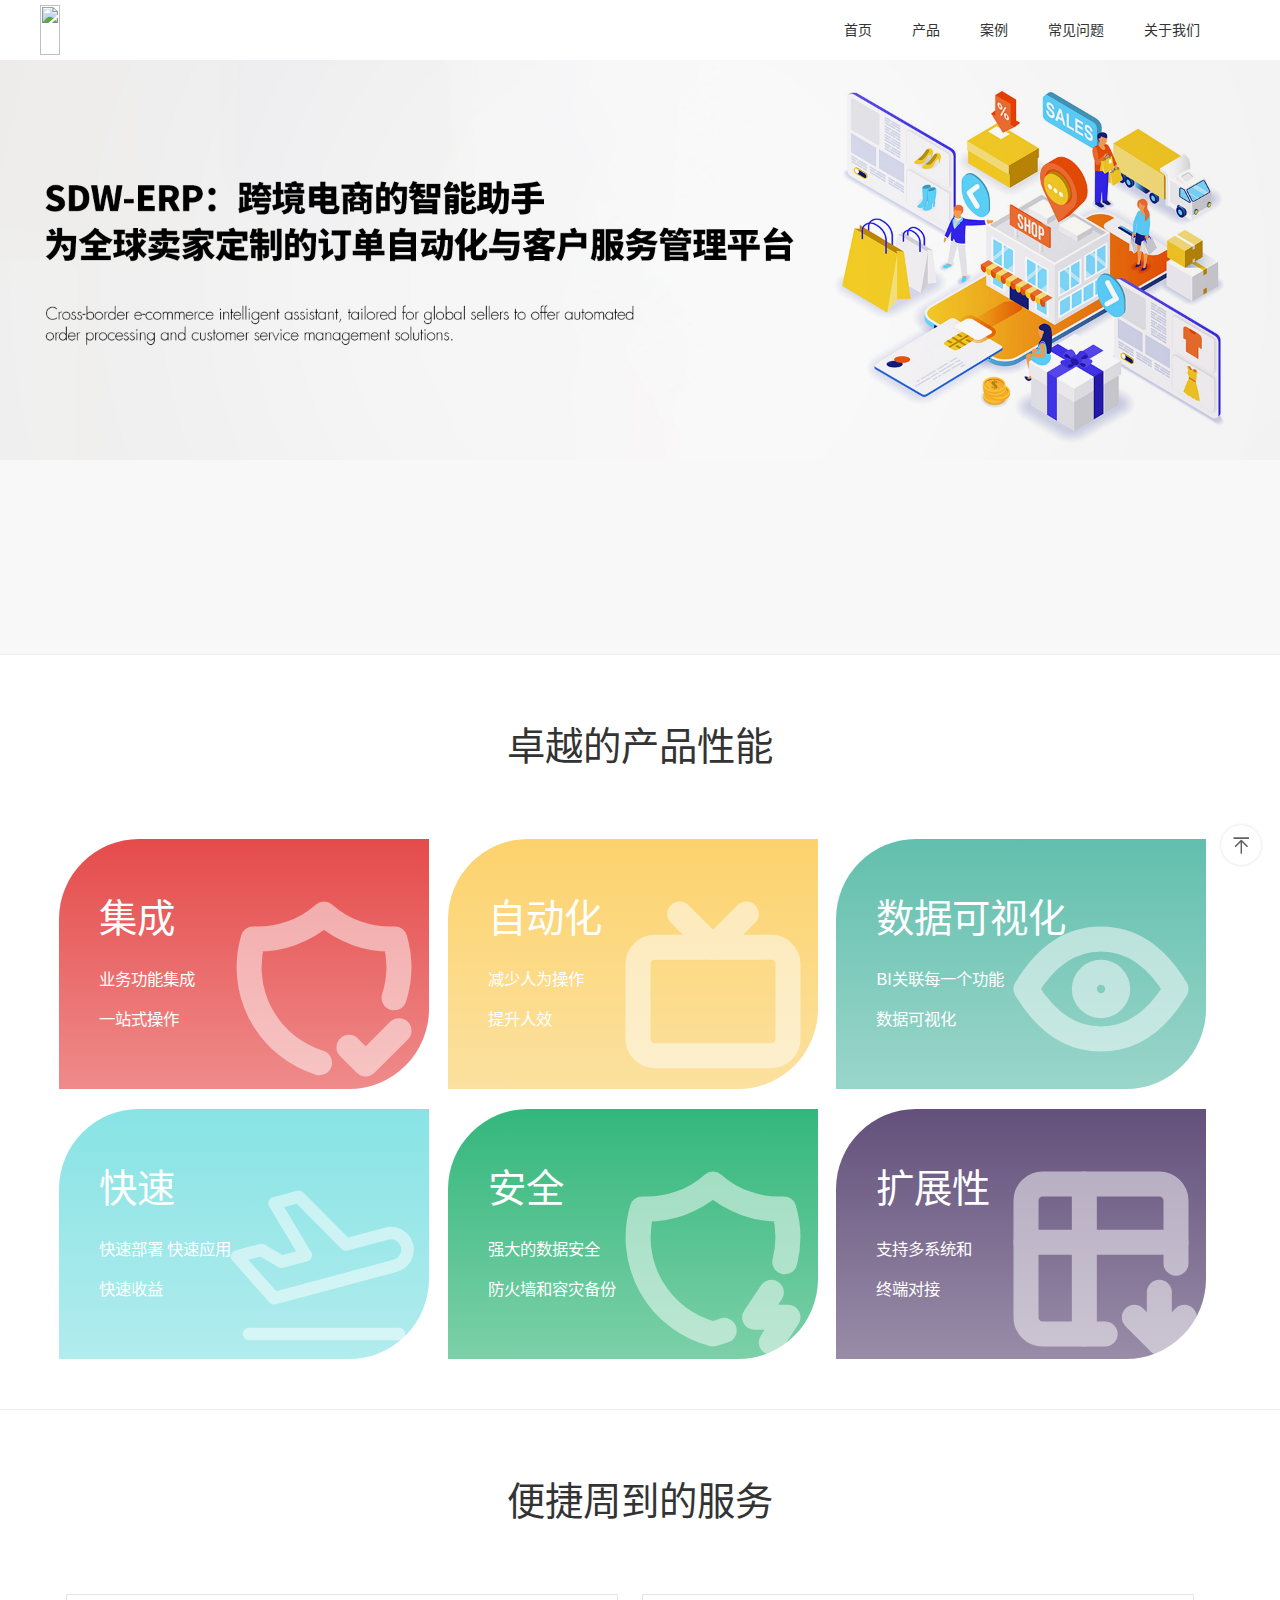
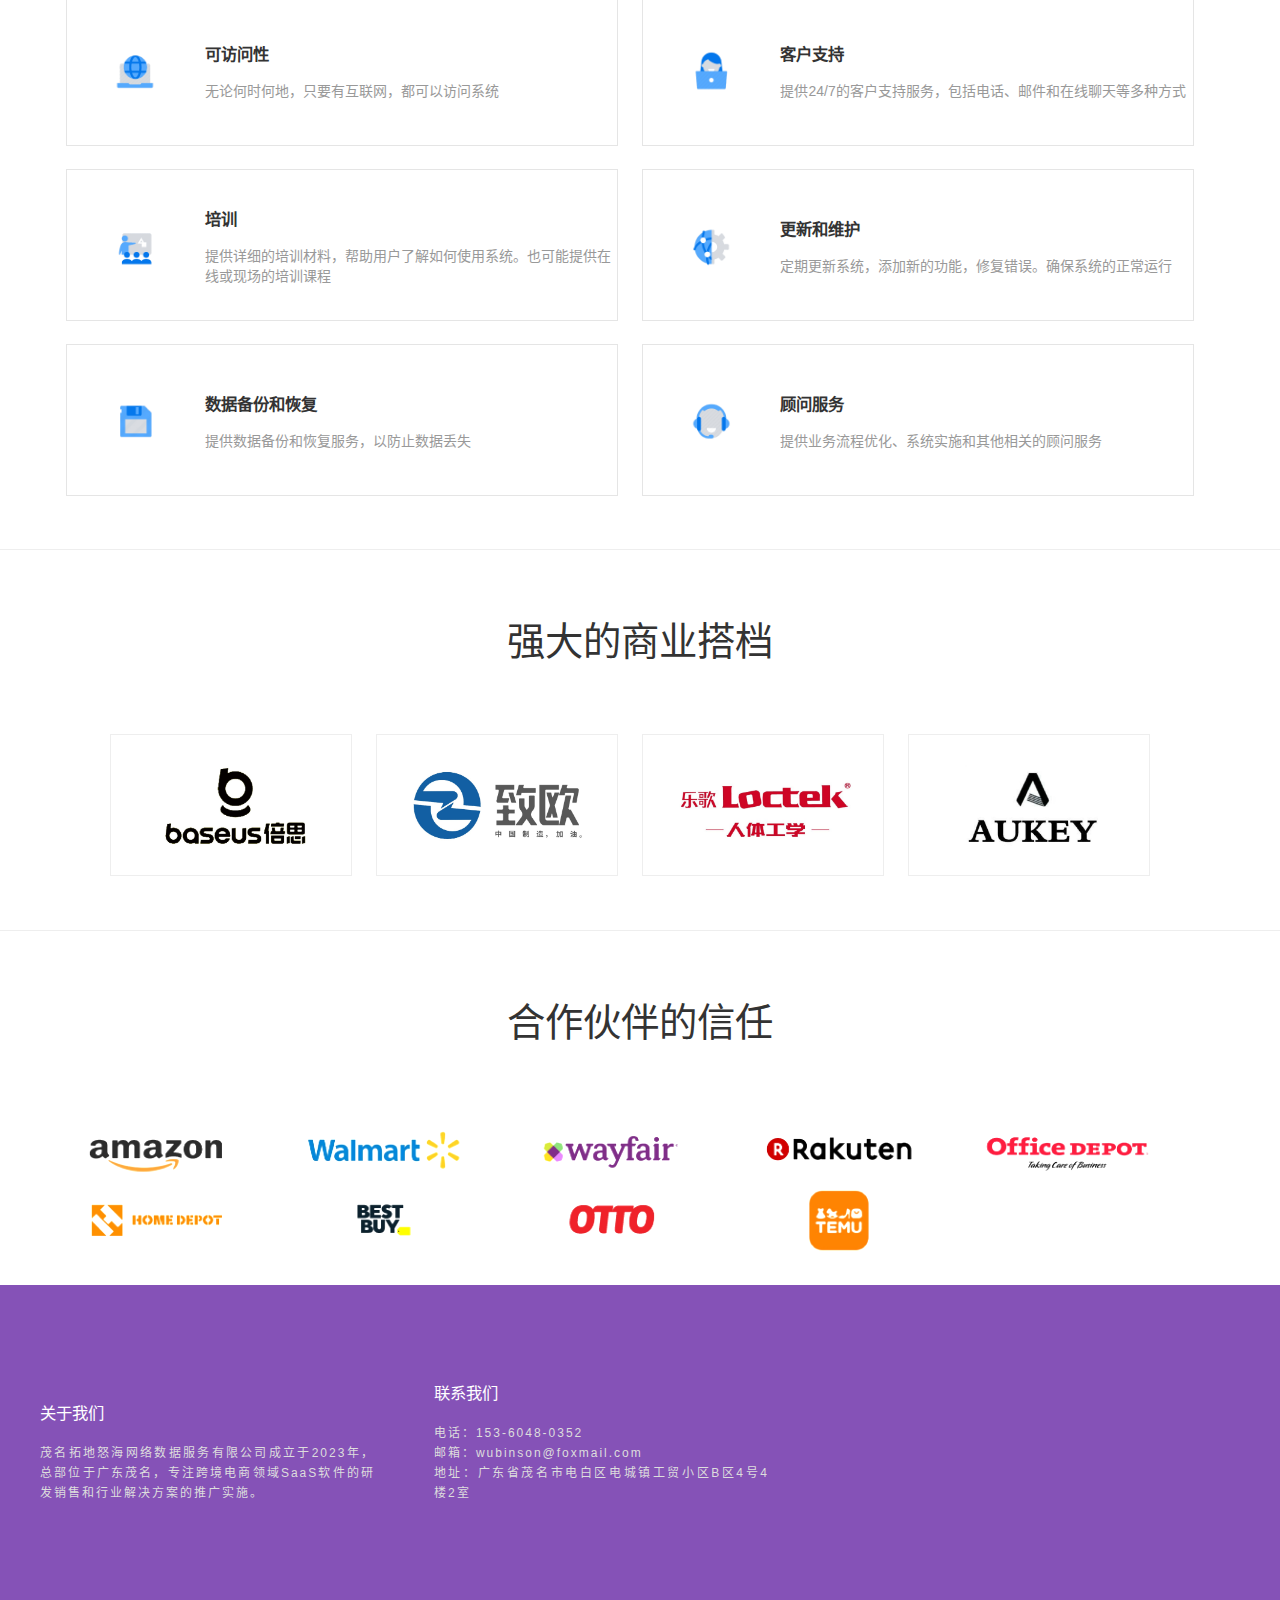
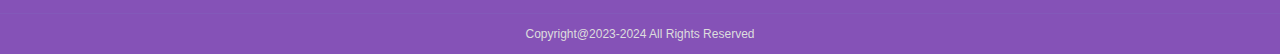
==== index.html @ df5337a2 "Initial commit" ====
<!DOCTYPE html>
<html lang="zh-CN">
	<head>
		<meta http-equiv="Content-Type" content="text/html; charset=UTF-8" />
		<title>SDW ERP：革新跨境电商管理</title>
		<meta      name="keywords"      content="SDW ERP，跨境电商订单管理专家，为跨境卖家定制的订单自动执行和客户服务工单管理解决方案"/>
		<meta      name="description"      content="SDW ERP：为跨境电商量身定制的订单管理系统，专为跨境卖家设计，提供订单自动处理与客服工单管理，重新定义跨境ERP体验。结合BI商业智能，实现快速精准的决策支持，全自动订单履行，极大提升运营效率。"/>
		<meta http-equiv="X-UA-Compatible" content="IE=edge" />
		<meta      name="viewport"      content="width=device-width,initial-scale=1,maximum-scale=1,minimum-scale=1,user-scalable=no,minimal-ui"/>
		<meta content="yes" name="apple-mobile-web-app-capable" />
		<meta      name="apple-mobile-web-app-status-bar-style"      content="black-translucent"/>
		<meta content="black" name="apple-mobile-web-app-status-bar-style" />
		<meta name="full-screen" content="yes" />
		<meta name="x5-fullscreen" content="true" />
		<link rel="stylesheet" href="assets/css/main.css" />
		<link rel="stylesheet" href="assets/css/index.css" />
		<link rel="stylesheet" href="assets/css/layui.css" media="all" />
		<script src="assets/layui.all.html" charset="utf-8"></script>
		<link      id="layuicss-laydate"      rel="stylesheet"      href="assets/css/laydate.css"      media="all"/>
		<link      id="layuicss-layer"      rel="stylesheet"      href="assets/css/layer.css"      media="all"/>
		<link      id="layuicss-skincodecss"      rel="stylesheet"      href="assets/css/code.css"      media="all"/>
		<link      id="swal-pub-style"      rel="stylesheet"      href="assets/css/style.css"      media="all"/>
		<link      id="home-style"      rel="stylesheet"      href="assets/css/home.css"      media="all"/>
		<script src="assets/js/jquery-3.5.1.min.js" charset="utf-8"></script>
		<link      rel="prefetch"      href="qa.html"    />
	</head>
	<body    talentranslate-version="1.4.2"    talentranslate-id="lbcbipoloacjakecofjkohgllhojdhhp"  >
		<header class="header">
			<div class="top_wrap" style="display: none">
				<div class="top">
					<div class="tel-wrap"><img src="assets/images/phone.png" /><a href="tel:400-8888-8888">400-8888-8888</a></div>
					<div class="loginbtn">
						<div class="layui-btn-group"><button  type="button"  class="layui-btn layui-btn-sm layui-btn-none">登录</button><button type="button" class="layui-btn layui-btn-sm layui-btn-danger">注册</button></div>
					</div>
				</div>
			</div>
			<div class="nav_wrap">
				<div class="nav">
					<div class="logo">
						<div class="menu-btn"><button type="button" class="navbar-toggle"><span class="icon-bar icon-bar-1"></span><span class="icon-bar icon-bar-2"></span><span class="icon-bar icon-bar-3"></span></button></div>
						<a href="index.html"><img height="50" style="margin-top: 5px;" src="assets/images/公司logo.png"/></a>
					</div>
					<ul class="layui-nav" id="layui-nav" lay-filter="nav">
						<li class="layui-nav-item"><a href="index.html" class="layui-this" >首页</a></li>
						<li class="layui-nav-item"><a href="product.html" id="product">产品</a></li>
						<li class="layui-nav-item"><a href="case.html" id="case" >案例</a></li>
						<li class="layui-nav-item"><a href="qa.html" id="qa">常见问题</a></li>
						<li class="layui-nav-item"><a href="aboutus.html" id="aboutus" >关于我们</a></li>
						<span class="layui-nav-bar" style="left: 272px; top: 57px; width: 0px; opacity: 0" ></span>
					</ul>
				</div>
			</div>
			<nav class="navbar-nav">
				<ul id="menu-" class="ul-mobile-nav mobile-x-menu">
					<li><a href="index.html">首页</a><a href="product.html" id="product"  class="product-mobile-nav" >产品</a><a href="case.html" id="case" class="case-mobile-nav" >案例</a><a href="qa.html" id="qa" class="qa-mobile-nav" >常见问题</a><a href="aboutus.html" id="aboutus" class="aboutus-mobile-nav" >关于我们</a></li>
				</ul>
			</nav>
		</header>
		<div class="main">
			<div class="slider">
				<div  class="layui-carousel"  id="slider" lay-filter="slider"   lay-anim=""  lay-indicator="inside" lay-arrow="hover"  style="width: 100%; height: 594.059px">
					<div carousel-item="">
						<div class="carousel-item-it layui-this"><img src="assets/images/banner0.jpg" id="img1" /></div>
					</div>
				</div>
			</div>
			<div class="textdes section">
				<div class="d-title">
					<h1>卓越的产品性能</h1>
				</div>
				<div class="d-content-wrap">
					<div class="d-content mgt68">
						<div class="d-content-item item1-1-1 red-linear">
							<h1>集成</h1>
							<h3>业务功能集成</h3>
							<h3>一站式操作</h3>
							<img class="tabler-icon" src="assets/images/svg/stack-3.svg" />
						</div>
						<div class="d-content-item item1-1-1 yellow-linear ">
							<h1>自动化</h1>
							<h3>减少人为操作</h3>
							<h3>提升人效</h3>
							<img class="tabler-icon" src="assets/images/svg/device-tv.svg" />
						</div>
						<div class="d-content-item item1-1-1 greenBlue-linear">
							<h1>数据可视化</h1>
							<h3>BI关联每一个功能</h3>
							<h3>数据可视化</h3>
							<img class="tabler-icon" src="assets/images/svg/eye.svg" />
						</div>
						<div class="d-content-item item1-1-1 blue-linear">
							<h1>快速</h1>
							<h3>快速部署 快速应用</h3>
							<h3>快速收益</h3>
							<img class="tabler-icon" src="assets/images/svg/plane.svg" />
						</div>
						<div class="d-content-item item1-1-1 green-linear">
							<h1>安全</h1>
							<h3>强大的数据安全</h3>
							<h3>防火墙和容灾备份</h3>
							<img class="tabler-icon" src="assets/images/svg/shield-check.svg" />
						</div>
						<div class="d-content-item item1-1-1 brown-linear">
							<h1>扩展性</h1>
							<h3>支持多系统和</h3>
							<h3>终端对接</h3>
							<img class="tabler-icon" src="assets/images/svg/table-down.svg" />
						</div>
					</div>
				</div>
			</div>
			<div class="service section">
				<div class="d-title">
					<h1>便捷周到的服务</h1>
				</div>
				<div class="d-content-wrap">
					<div class="d-content mgt68">
						<div class="d-content-item2 service-card">
							<div class="d-content-item2-left"><img src="assets/images/server-1.png" alt="" /></div>
							<div class="d-content-item2-right">
								<div class="d-content-item2-right-textwrap">
									<h3>可访问性</h3>
									<h6>无论何时何地，只要有互联网，都可以访问系统</h6>
								</div>
							</div>
						</div>
						<div class="d-content-item2 service-card">
							<div class="d-content-item2-left"><img src="assets/images/server-2.png" alt="" /></div>
							<div class="d-content-item2-right">
								<div class="d-content-item2-right-textwrap">
									<h3>客户支持</h3>
									<h6>提供24/7的客户支持服务，包括电话、邮件和在线聊天等多种方式</h6>
								</div>
							</div>
						</div>
						<div class="d-content-item2 service-card">
							<div class="d-content-item2-left"><img src="assets/images/server-3.png" alt="" /></div>
							<div class="d-content-item2-right">
								<div class="d-content-item2-right-textwrap">
									<h3>培训</h3>
									<h6>提供详细的培训材料，帮助用户了解如何使用系统。也可能提供在线或现场的培训课程</h6>
								</div>
							</div>
						</div>
						<div class="d-content-item2 service-card">
							<div class="d-content-item2-left"><img src="assets/images/server-4.png" alt="" /></div>
							<div class="d-content-item2-right">
								<div class="d-content-item2-right-textwrap">
									<h3>更新和维护</h3>
									<h6>定期更新系统，添加新的功能，修复错误。确保系统的正常运行</h6>
								</div>
							</div>
						</div>
						<div class="d-content-item2 service-card">
							<div class="d-content-item2-left"><img src="assets/images/server-5.png" alt="" /></div>
							<div class="d-content-item2-right">
								<div class="d-content-item2-right-textwrap">
									<h3>数据备份和恢复</h3>
									<h6>提供数据备份和恢复服务，以防止数据丢失</h6>
								</div>
							</div>
						</div>
						<div class="d-content-item2 service-card">
							<div class="d-content-item2-left"><img src="assets/images/server-6.png" alt="" /></div>
							<div class="d-content-item2-right">
								<div class="d-content-item2-right-textwrap">
									<h3>顾问服务</h3>
									<h6>提供业务流程优化、系统实施和其他相关的顾问服务</h6>
								</div>
							</div>
						</div>
					</div>
				</div>
			</div>
			<div class="select section">
				<div class="d-title">
					<h1>强大的商业搭档</h1>
				</div>
				<div class="d-content-wrap">
					<div class="d-content mgt68 block_s">
						<div class="d-content-item3" style="width: 240px;margin-bottom: 24px;"><img width="240" height="140" src="assets/images/partner-1.jpg" /></div>
						<div class="d-content-item3" style="width: 240px;margin-bottom: 24px;"><img width="240" height="140" src="assets/images/partner-2.jpg" /></div>
						<div class="d-content-item3" style="width: 240px;margin-bottom: 24px;"><img width="240" height="140" src="assets/images/partner-3.jpg" /></div>
						<div class="d-content-item3" style="width: 240px;margin-bottom: 24px;"><img width="240" height="140" src="assets/images/partner-4.jpg" /></div>
					</div>
				</div>
			</div>
			<div class="friends section">
				<div class="d-title">
					<h1>合作伙伴的信任</h1>
				</div>
				<div class="d-content-wrap">
					<div class="d-content mgt68" style="text-align: left">
						<div class="d-content-item4"><a href="javasrcipt:void(0)" class="coustom_logo"                ><img height="70" width="224" src="assets/images/trust-1.jpg" alt=""              /></a></div>
						<div class="d-content-item4"><a href="javasrcipt:void(0)" class="coustom_logo"                ><img height="70" width="224" src="assets/images/trust-2.jpg" alt=""              /></a></div>
						<div class="d-content-item4"><a href="javasrcipt:void(0)" class="coustom_logo"                ><img height="70" width="224" src="assets/images/trust-3.jpg" alt=""              /></a></div>
						<div class="d-content-item4"><a href="javasrcipt:void(0)" class="coustom_logo"                ><img height="70" width="224" src="assets/images/trust-4.jpg" alt=""              /></a></div>
						<div class="d-content-item4"><a href="javasrcipt:void(0)" class="coustom_logo"                ><img height="70" width="224" src="assets/images/trust-5.jpg" alt=""              /></a></div>
						<div class="d-content-item4"><a href="javasrcipt:void(0)" class="coustom_logo"                ><img height="70" width="224" src="assets/images/trust-6.jpg" alt=""              /></a></div>
						<div class="d-content-item4"><a href="javasrcipt:void(0)" class="coustom_logo"                ><img height="70" width="224" src="assets/images/trust-7.jpg" alt=""              /></a></div>
						<div class="d-content-item4"><a href="javasrcipt:void(0)" class="coustom_logo"                ><img height="70" width="224" src="assets/images/trust-8.jpg" alt=""              /></a></div>
						<div class="d-content-item4"><a href="javasrcipt:void(0)" class="coustom_logo"                ><img height="70" width="224" src="assets/images/trust-9.jpg" alt=""              /></a></div>
					</div>
				</div>
			</div>
		</div>
		<footer>
			<div class="foot-header">
				<div class="foot-header-content">
					<div class="aboutus">
						<div class="content-wrap">
							<h3>关于我们</h3>
							<p>茂名拓地怒海网络数据服务有限公司成立于2023年，总部位于广东茂名，专注跨境电商领域SaaS软件的研发销售和行业解决方案的推广实施。</p>
						</div>
					</div>
					<div class="controus">
						<div class="content-wrap">
							<h3>联系我们</h3>
							<p>电话：<a href="tel:15084998727">153-6048-0352</a></p>
							<p>邮箱：wubinson@foxmail.com</p>
							<p>地址：广东省茂名市电白区电城镇工贸小区B区4号4楼2室</p>
						</div>
					</div>
					<p>&nbsp;</p>
					<p>&nbsp;</p>
				</div>
			</div>
			<div class="copy-right">Copyright@2023-2024 All Rights Reserved<a href="http://beian.miit.gov.cn/" target="_blank"></a></div>
		</footer>
		<div id="shadow"></div>
		<div id="shadow1"></div>
		<div id="go-top" class="go-top go-top-active" style="display: block"></div>
		<script data-cfasync="false" src="cdn-cgi/scripts/5c5dd728/cloudflare-static/email-decode.min.js"></script><script src="assets/js/layui.all.js" charset="utf-8"></script><script src="assets/js/jquery-3.5.1.min.js" charset="utf-8"></script><script src="assets/js/global.html" charset="utf-8"></script><script      type="text/jacascript"      src="assets/jquery-3.5.1.min.html"    ></script><script>      layui.use(["element", "carousel", "jquery"], function () {        layui.element;        var e = layui.jquery;        layui.laypage, layui.layer;        if (          (e("header.header").on("click", ".navbar-toggle", function (a) {            e("body").toggleClass("menu-on"),              0 == e(".navbar-on-shadow").length &&                e("#shadow").append('<div class="navbar-on-shadow"></div>');          }),          e("#shadow").on("click", ".navbar-on-shadow", function () {            e(".navbar-toggle").trigger("click");          }),          -1 != location.href.indexOf(".html"))        ) {          var a = location.href.split(".html"),            i = a[0].substring(a[0].lastIndexOf("index.html") + 1, a[0].length);          e("#layui-nav").find(".layui-nav-item a").removeClass("layui-this"),            e("#" + i).addClass("layui-this"),            e("." + i + "-mobile-nav")              .parent()              .find("a")              .removeClass("current-this"),            e("." + i + "-mobile-nav").addClass("current-this");        }        var n,          t = layui.carousel,          o = e(".slider").width(),          r = parseFloat(1920 / o).toFixed(2);        (n = 600 / r),          e(window).width()< 640 &&            ((n = 422 / (r = parseFloat(750 / o).toFixed(2))),            e("#img1").attr("src", "assets/images/banner1.jpg"),            e("#img2").attr("src", "assets/images/banner2.jpg"),            e("#img3").attr("src", "assets/images/banner3.jpg"),            e("#img4").attr(              "src",              "assets/images/banner4.jpg"            ));        var s = t.render({          elem: "#slider",          height: n + "px",          width: "100%",          indicator: "inside",          arrow: "hover",        });        t.on("change(slider)", function (a) {}),          e("#slider").on("touchstart", function (a) {            var n = a.originalEvent.targetTouches[0].pageX;            e(this).on("touchmove", function (a) {              a.preventDefault();            }),              e(this).on("touchend", function (a) {                var i = a.originalEvent.changedTouches[0].pageX;                a.stopPropagation(),                  30< i - n ? s.slide("sub") : 30< n - i && s.slide("add"),                  e(this).off("touchmove touchend");              });          }),          e(".qr-logo").click(function (a) {            var i,              n = e(this),              t = e(this).parent();            -1 != n.attr("src").indexOf("1")              ? ((i = n.attr("src").replace("1.html", "")),                n.attr("src", i + ".png"),                e(t).find(".qr-b").hide())              : ((i = n.attr("src").replace(".png", "")),                n.attr("src", i + "1.png"),                0 == e(".navbar-on-shadow1").length &&                  e("#shadow1").append('<div class="navbar-on-shadow1"></div>'),                e(".navbar-on-shadow1").show(),                e(t).find(".qr-b").show());          }),          e("#shadow1").on("click", ".navbar-on-shadow1", function () {            e(".navbar-on-shadow1").hide(), e(".qr-b").hide();            var a = e(e(".qr-code-items-small").find(".qr-logo")[0]),              i = e(e(".qr-code-items-small").find(".qr-logo")[1]),              n = e(e(".qr-code-items-small").find(".qr-logo")[2]);            a.attr("src", "static/images/index/weixin-s.html"),              i.attr("src", "static/images/index/weibo-s.html"),              n.attr("src", "static/images/index/douyin-s.html");          }),        e(window).scroll(function () {          300< e(window).scrollTop()            ? e("#go-top").fadeIn(800)            : e("#go-top").fadeOut(800);        }),          e("#go-top").click(function () {            return e("body,html").animate({ scrollTop: 0 }, 1e3), !1;          });      });</script><script>(function(){function c(){var b=a.contentDocument||a.contentWindow.document;if(b){var d=b.createElement('script');d.innerHTML="window.__CF$cv$params={r:'8ba9ab41bfadfaf8',t:'MTcyNDkwNDM5MS4wMDAwMDA='};var a=document.createElement('script');a.nonce='';a.src='cdn-cgi/challenge-platform/h/b/scripts/jsd/6790c32b9fc9/maind41d.js';document.getElementsByTagName('head')[0].appendChild(a);";b.getElementsByTagName('head')[0].appendChild(d)}}if(document.body){var a=document.createElement('iframe');a.height=1;a.width=1;a.style.position='absolute';a.style.top=0;a.style.left=0;a.style.border='none';a.style.visibility='hidden';document.body.appendChild(a);if('loading'!==document.readyState)c();else if(window.addEventListener)document.addEventListener('DOMContentLoaded',c);else{var e=document.onreadystatechange||function(){};document.onreadystatechange=function(b){e(b);'loading'!==document.readyState&&(document.onreadystatechange=e,c())}}}})();</script>
	</body>
</html>
---- assets/css/main.css ----
/*! normalize.css v8.0.1 | MIT License | github.com/necolas/normalize.css */html{line-height:1.15;-webkit-text-size-adjust:100%}body{margin:0}main{display:block}h1{font-size:2em;margin:.67em 0}hr{-webkit-box-sizing:content-box;box-sizing:content-box;height:0;overflow:visible}pre{font-family:monospace,monospace;font-size:1em}a{background-color:transparent}abbr[title]{border-bottom:none;text-decoration:underline;-webkit-text-decoration:underline dotted;text-decoration:underline dotted}b,strong{font-weight:bolder}code,kbd,samp{font-family:monospace,monospace;font-size:1em}small{font-size:80%}sub,sup{font-size:75%;line-height:0;position:relative;vertical-align:baseline}sub{bottom:-.25em}sup{top:-.5em}img{border-style:none}button,input,optgroup,select,textarea{font-family:inherit;font-size:100%;line-height:1.15;margin:0}button,input{overflow:visible}button,select{text-transform:none}[type=button],[type=reset],[type=submit],button{-webkit-appearance:button}[type=button]::-moz-focus-inner,[type=reset]::-moz-focus-inner,[type=submit]::-moz-focus-inner,button::-moz-focus-inner{border-style:none;padding:0}[type=button]:-moz-focusring,[type=reset]:-moz-focusring,[type=submit]:-moz-focusring,button:-moz-focusring{outline:1px dotted ButtonText}fieldset{padding:.35em .75em .625em}legend{-webkit-box-sizing:border-box;box-sizing:border-box;color:inherit;display:table;max-width:100%;padding:0;white-space:normal}progress{vertical-align:baseline}textarea{overflow:auto}[type=checkbox],[type=radio]{-webkit-box-sizing:border-box;box-sizing:border-box;padding:0}[type=number]::-webkit-inner-spin-button,[type=number]::-webkit-outer-spin-button{height:auto}[type=search]{-webkit-appearance:textfield;outline-offset:-2px}[type=search]::-webkit-search-decoration{-webkit-appearance:none}::-webkit-file-upload-button{-webkit-appearance:button;font:inherit}details{display:block}summary{display:list-item}template{display:none}[hidden]{display:none}
---- assets/css/index.css ----
@charset "UTF-8";html{font-size:16px}body{font-size:14px;font-size:22.4px;font-size:1.4rem}h1{font-size:24px;font-size:38.4px;font-size:2.4rem}.w1200{width:1200px;width:75rem}.mbx-wrap{margin:0 auto;width:100%}.textcut{white-space:nowrap;overflow:hidden;-o-text-overflow:ellipsis;text-overflow:ellipsis}.nav .layui-nav-bar{height:3px}.nav .layui-nav .layui-this:after{height:3px}.nobold{font-weight:100}.qr-b{display:none;position:absolute;left:-86px;left:-5.375rem;bottom:30px;bottom:1.875rem;z-index:10000000}header .main,header .nav_wrap,header .top_wrap{display:-webkit-box;display:-ms-flexbox;display:flex;-webkit-box-pack:center;-ms-flex-pack:center;justify-content:center;margin:0 auto;width:100%}header .top_wrap{background-color:#ededed;height:40px;height:2.5rem}header .top_wrap .tel-wrap{padding:12px;padding:.75rem;float:left}header .top_wrap .tel-wrap img{vertical-align:text-top;padding-right:5px;padding-right:.3125rem}header .top_wrap .loginbtn{float:right;padding:5px;padding:.3125rem}header .nav,header .top{width:1200px;width:75rem}header .nav_wrap{text-align:right}header .nav_wrap .logo{float:left}header .nav_wrap .logo img{width:100%}header .nav_wrap .layui-nav{background-color:#fff;float:right}header .nav_wrap .layui-nav .layui-nav-item a{color:#333;padding:inherit}header .nav_wrap .layui-nav .layui-nav-item{line-height:60px;line-height:3.75rem;margin:0 20px}.layui-btn-sm{padding:0 18px!important}.layui-btn-none{background-color:inherit!important;color:#333!important}.main{width:100%;text-align:center;background:#fff}.main #slider{height:476px;height:29.75rem}.main #slider .carousel-item-it{position:relative}.main #slider .item-text{position:absolute;top:50%;left:18.5%}.main #slider .layui-carousel-ind ul{background-color:transparent;background-color:initial}.main #slider .layui-carousel-ind ul li{width:40px;width:2.5rem;height:5px;height:.3125rem;border-radius:0;border-radius:initial}.main img{width:100%}.main .d-title{display:inline-block}.main .d-title h1{color:#333;padding-bottom:15px;padding-bottom:.9375rem;margin-bottom:15px;margin-bottom:.9375rem;display:inline;background:url(../images/index/xian.html) no-repeat center bottom}.main .d-content .d-content-item4{width:224px;width:14rem;height:70px;height:4.375rem;display:inline-block}.main .d-content .d-content-item4 img{width:auto}.main .d-content .d-content-item3-btnwrap{height:80px;height:5rem;line-height:80px;line-height:5rem}.main .d-content .d-content-item3{width:360px;width:22.5rem;border:1px solid #eee;display:inline-block;margin-right:20px;margin-right:1.25rem}.main .d-content .d-content-item3 span{height:60px;height:3.75rem;line-height:60px;line-height:3.75rem;display:inline-block}.main .d-content .d-content-item2{width:550px;width:34.375rem;height:150px;height:9.375rem;background-color:#fff;display:inline-block;margin-right:20px;margin-right:1.25rem;margin-bottom:20px;margin-bottom:1.25rem;border:1px solid #e5e5e5}.main .d-content .d-content-item2 .d-content-item2-left,.main .d-content .d-content-item2 .d-content-item2-right{height:150px;height:9.375rem}.main .d-content .d-content-item2 .d-content-item2-left{float:left;width:25%;line-height:150px;line-height:9.375rem;text-align:center}.main .d-content .d-content-item2 .d-content-item2-right-textwrap{display:table-cell;vertical-align:middle}.main .d-content .d-content-item2 .d-content-item2-right{float:right;width:75%;text-align:left;display:table}.main .d-content .d-content-item2 .d-content-item2-right h3{color:#333;font-weight:700;margin-bottom:15px;margin-bottom:.9375rem}.main .d-content .d-content-item2 .d-content-item2-right h6{color:#999}.main .d-content .d-content-item2 img{width:45px;width:2.8125rem}.main .d-content .d-content-item{width:370px;width:23.125rem;height:250px;height:15.625rem;display:inline-block;margin-right:15px;margin-right:.9375rem;margin-bottom:20px;margin-bottom:1.25rem}.main .d-content .d-content-item h1,.main .d-content .d-content-item h2,.main .d-content .d-content-item h3,.main .d-content .d-content-item h6{color:#fff;text-align:left;line-height:40px;line-height:2.5rem;padding-left:40px;padding-left:2.5rem}.main .d-content .d-content-item h1{margin-bottom:20px;margin-bottom:1.25rem;padding-top:60px;padding-top:3.75rem}.main .d-content .item1-1{background:url(../images/index/longhe1.html) no-repeat center center}.main .d-content .item1-2{background:url(../images/index/zhineng1.html) no-repeat center center}.main .d-content .item1-3{background:url(../images/index/kuaisu1.html) no-repeat center center}.main .d-content .item1-4{background:url(../images/index/wending1.html) no-repeat center center}.main .d-content .item1-5{background:url(../images/index/anquan1.html) no-repeat center center}.main .d-content .item1-6{background:url(../images/index/linghuo1.html)}.main .section{width:100%;padding-top:60px;padding-top:3.75rem;padding-bottom:30px;padding-bottom:1.875rem;border-top:1px solid #eee}.main .d-content-wrap{display:-webkit-box;display:-ms-flexbox;display:flex;-webkit-box-pack:center;-ms-flex-pack:center;justify-content:center;margin:0 auto;width:100%}.main .d-content-wrap .d-content{width:1200px;width:75rem}.qr-logo{cursor:pointer}footer{background-color:#8552b7;margin:0 auto;width:100%}footer .foot-header{color:#333;display:-webkit-box;display:-ms-flexbox;display:flex;-webkit-box-pack:center;-ms-flex-pack:center;justify-content:center;margin:0 auto}footer .copy-right{display:block;text-align:center;color:#ddd;font-size:12px;font-size:.75rem;border-top:1px solid rgba(117, 153, 207, .1);line-height:40px;line-height:2.5rem}footer .copy-right a{color:#7599cf;font-size:12px;font-size:.75rem}footer .foot-header-content{width:1200px;width:75rem}footer .aboutus,footer .controus,footer .qr-code{width:390px;width:24.375rem;height:276px;height:17.25rem;display:inline-block}footer .content-wrap{padding-top:78px;padding-top:4.875rem;padding-right:55px;padding-right:3.4375rem;padding-left:0}footer .content-wrap a{color:#ddd}footer .qr-code .qr-code-items{width:50px;width:3.125rem;display:inline-block}footer .qr-code .qr-code-items img{width:auto}footer .qr-code .qr-code-items .qr-code-items-small{display:inline-block;position:relative}footer .qr-code .qr-code-items p{text-align:center;letter-spacing:2px;letter-spacing:.125rem;font-size:12px;font-size:.75rem;color:#7599cf;line-height:30px;line-height:1.875rem}footer .aboutus h3,footer .controus h3,footer .qr-code h3{line-height:60px;line-height:3.75rem;color:#fff}footer .aboutus p,footer .controus p,footer .qr-code p{text-align:justify;letter-spacing:2px;letter-spacing:.125rem;font-size:12px;font-size:.75rem;color: #ddd;line-height:20px;line-height:1.25rem}.banner-wrap .banner-page{height:100px;line-height:100px}.banner-wrap .banner-top{height:310px;height:19.375rem;background-size:cover}.banner-wrap .banner-mianbaoxie{margin:0 auto;width:100%;border-bottom:1px solid #eee;border-top:1px solid #eee}.banner-wrap .banner-mianbaoxie .mbx{color:#858585;white-space:nowrap;overflow:hidden;-o-text-overflow:ellipsis;text-overflow:ellipsis}.banner-wrap .banner-mianbaoxie .banner-mianbaoxie-content{text-align:left;height:60px;height:3.75rem;line-height:60px;line-height:3.75rem;display:inline-block}.banner-wrap .banner-list-wrap{border-bottom:1px solid #eee}.banner-wrap .banner-list-wrap{display:-webkit-box;display:-ms-flexbox;display:flex;-webkit-box-pack:center;-ms-flex-pack:center;justify-content:center;margin:0 auto}.banner-wrap .banner-list-wrap .case-content-wrap{margin-bottom:60px;margin-bottom:3.75rem}.banner-wrap .banner-list-wrap .case-content-title{height:120px;height:7.5rem;line-height:120px;line-height:7.5rem;display:inline-block}.banner-wrap .banner-list-wrap .case-content-title h2{padding-bottom:10px;padding-bottom:.625rem;display:inline;background:url(../images/case/xian.html) no-repeat center bottom;font-size:36px;font-size:2.25rem}.block_s{display:block}.mgt100{margin-top:100px;margin-top:6.25rem}.mgb68{margin-bottom:68px;margin-bottom:4.25rem}.mgb48{margin-bottom:48px;margin-bottom:3rem}.pt0{padding-top:0!important}.mgt68{margin-top:68px;margin-top:4.25rem}.mgt48{margin-top:48px;margin-top:3rem}.bgcolor-f5f5f5{background-color:#f5f5f5}.layui-nav .layui-this:after,.layui-nav-bar,.layui-nav-tree .layui-nav-itemed:after{background-color:#eb6519!important}.d-content-wrap .layui-btn-blue{border:1px solid #0753bb;background-color:#0753bb}.d-content-wrap .layui-btn-blue a{color:#fff}.current-this{font-weight:700}.menu-btn{float:right;display:none}.menu-btn .icon-bar{display:block;width:32px;width:2rem;height:1.6px;height:.1rem;background:#ff672d;border-radius:1px;-webkit-transition:all .3s ease-out 0s;-o-transition:all .3s ease-out 0s;transition:all .3s ease-out 0s}.menu-btn .icon-bar-2,.menu-btn .icon-bar-3{margin-top:8px;margin-top:.5rem}.menu-btn .navbar-toggle{padding:16px 6.4px 11.2px;padding:1rem .4rem .7rem;border:0;background:0 0}.menu-btn .navbar-toggle:active,.menu-btn .navbar-toggle:focus{outline:0}.navbar-nav,nav.mobile-x-menu{position:fixed;z-index:9999;top:0;bottom:0;right:-60%;width:60%;height:100%;padding:73.6px 0 32px;padding:4.6rem 0 2rem;margin:0;background:#03a9f4;-webkit-box-sizing:border-box;box-sizing:border-box}.navbar-nav .nav,.navbar-nav>ul,nav.mobile-x-menu .nav,nav.mobile-x-menu>ul{position:relative;height:100%;margin:0;padding:0;list-style:none;text-align:left;border-top:1px solid rgba(255, 255, 255, .46)!important;overflow-y:auto}.navbar-nav .ul-mobile-nav>li,.navbar-nav>ul>li,nav.mobile-x-menu .ul-mobile-nav>li,nav.mobile-x-menu>ul>li{position:relative;font-size:16px;font-size:1rem}.navbar-nav .ul-mobile-nav>li>a,.navbar-nav>ul>li>a,nav.mobile-x-menu .ul-mobile-nav>li>a,nav.mobile-x-menu>ul>li>a{display:block;padding:0 32px;padding:0 2rem;line-height:44.8px;line-height:2.8rem;border:0;color:#fff;text-decoration:none;border-bottom:1px solid rgba(255, 255, 255, .46)!important}.navbar-nav .ul-mobile-nav>li>a:active,.navbar-nav .ul-mobile-nav>li>a:focus,.navbar-nav>ul>li>a:active,.navbar-nav>ul>li>a:focus,nav.mobile-x-menu .ul-mobile-nav>li>a:active,nav.mobile-x-menu .ul-mobile-nav>li>a:focus,nav.mobile-x-menu>ul>li>a:active,nav.mobile-x-menu>ul>li>a:focus{background:#0d62b3}.navbar-nav .sub-menu,nav.mobile-x-menu .sub-menu{display:none;padding:0;margin:0;list-style:none;background:rgba(0, 0, 0, .06)}.navbar-nav .sub-menu li a,nav.mobile-x-menu .sub-menu li a{padding:0 32px;padding:0 2rem;display:block;color:#fff;line-height:64px;line-height:4rem;text-decoration:none;border-bottom:1px solid rgba(10, 10, 10, .03)!important}.navbar-nav .m-dropdown,nav.mobile-x-menu .m-dropdown{display:block;position:absolute;right:0;top:0;width:67.2px;width:4.2rem;height:67.2px;height:4.2rem;line-height:44.8px;line-height:2.8rem;text-align:center;color:#fff;background:rgba(255, 255, 255, .04);-webkit-transition:all .3s ease-out 0s;-o-transition:all .3s ease-out 0s;transition:all .3s ease-out 0s}.navbar-nav .m-dropdown i,nav.mobile-x-menu .m-dropdown i{font-size:32px;font-size:2rem;line-height:44.8px;line-height:2.8rem;-webkit-transition:all .3s ease-out 0s;-o-transition:all .3s ease-out 0s;transition:all .3s ease-out 0s}.navbar-nav .menu-open>.m-dropdown i,nav.mobile-x-menu .menu-open>.m-dropdown i{-webkit-transform:rotate(180deg);-ms-transform:rotate(180deg);transform:rotate(180deg);-webkit-transition:all .3s ease-out 0s;-o-transition:all .3s ease-out 0s;transition:all .3s ease-out 0s}.menu-on{position:fixed;top:0;left:0;right:0;bottom:0;overflow:hidden;-webkit-transform:translateX(-60%);-ms-transform:translateX(-60%);transform:translateX(-60%);-webkit-transition:all .3s ease-out 0s;-o-transition:all .3s ease-out 0s;transition:all .3s ease-out 0s}.menu-on .navbar-on-shadow{display:block}.menu-on .menu-btn{position:fixed;z-index:99999;top:16px;top:1rem;right:-48px;right:-3rem}.menu-on .menu-btn .icon-bar{background:#fff;-webkit-transform:rotate(-45deg) translate(-.1rem,.3rem);-ms-transform:rotate(-45deg) translate(-.1rem,.3rem);transform:rotate(-45deg) translate(-.1rem,.3rem);-webkit-transition:all .3s ease-out 0s;-o-transition:all .3s ease-out 0s;transition:all .3s ease-out 0s}.menu-on .menu-btn .icon-bar-2{display:none}.menu-on .menu-btn .icon-bar-3{-webkit-transform:rotate(45deg) translate(-.1rem,-.3rem);-ms-transform:rotate(45deg) translate(-.1rem,-.3rem);transform:rotate(45deg) translate(-.1rem,-.3rem)}.navbar-on-shadow,.navbar-on-shadow1{display:none;position:fixed;z-index:99999;width:100%;height:100%;left:0;top:0;content:'';background:rgba(0, 0, 0, .3)}.navbar-on-shadow1{background:rgba(0, 0, 0, .1)}.go-top{background:transparent url([data-uri]) no-repeat center;background-size:2.9rem 2.9rem;position:fixed;width:46.4px;width:2.9rem;height:46.4px;height:2.9rem;right:16px;right:1rem;bottom:32px;bottom:2rem;z-index:999;display:none;cursor:pointer}@media screen and (max-width:750px){.banner-wrap .banner-list-wrap .case-content-title h2{font-size:20px}.layui-carousel .layui-carousel-ind{top:-1.25rem}.main #slider .layui-carousel-ind ul li{height:.125rem}header .nav_wrap .logo{width:100%}.main .d-content .d-content-item{height:11.25rem;width:18.75rem;border-radius:15px}.main .d-content .d-content-item h1{padding-top:25px}header .menu-btn{display:block}.layui-nav{display:none}.main .section{padding-top:1.875rem;padding-bottom:0}.main .d-content .d-content-item2{width:22.5rem}.main .d-content .d-content-item2{margin-right:0}header .nav_wrap .logo img{width:20rem}.d-content-item2-left,.d-content-item2-right{width:50%!important}.d-content-item2-right{text-align:left!important}.d-content-item2-left{text-align:center!important}.main .d-content .d-content-item,.main .d-content .d-content-item3{margin-right:0!important}.main #slider{height:11.25rem}.main #slider .item-text{display:none}.main .d-content .d-content-item h1,.main .d-title h1{font-size:1.25rem}.main .d-content .d-content-item h3{font-size:.875rem;line-height:2.1875rem}.main .d-content .d-content-item4,.main .d-content .d-content-item4 img{width:11.25rem;text-align:center}.friends{overflow:hidden}footer{overflow:hidden}footer .aboutus,footer .controus{height:9.375rem}footer .qr-code{height:11.25rem}footer .content-wrap{padding:1.5625rem;padding-top:3.125rem;text-align:center}.banner-wrap .banner-top{background-size:contain}.banner-wrap .banner-mianbaoxie .banner-mianbaoxie-content{width:22.5rem}.mgt68{margin-top:1.875rem}}@media (min-width:352px){.menu-btn .icon-bar{height:1px}}@media (min-width:384px){.menu-btn .icon-bar{height:1px}}@media (min-width:480px){.menu-btn .icon-bar{height:2px}}@media (min-width:640px){.menu-btn .icon-bar{height:2px}}
---- assets/css/layui.css ----
/** layui-v2.5.7 MIT License */
 .layui-inline,img{display:inline-block;vertical-align:middle}h1,h2,h3,h4,h5,h6{font-weight:400}.layui-edge,.layui-header,.layui-inline,.layui-main{position:relative}.layui-body,.layui-edge,.layui-elip{overflow:hidden}.layui-btn,.layui-edge,.layui-inline,img{vertical-align:middle}.layui-btn,.layui-disabled,.layui-icon,.layui-unselect{-moz-user-select:none;-webkit-user-select:none;-ms-user-select:none}.layui-elip,.layui-form-checkbox span,.layui-form-pane .layui-form-label{text-overflow:ellipsis;white-space:nowrap}.layui-breadcrumb,.layui-tree-btnGroup{visibility:hidden}blockquote,body,button,dd,div,dl,dt,form,h1,h2,h3,h4,h5,h6,input,li,ol,p,pre,td,textarea,th,ul{margin:0;padding:0;-webkit-tap-highlight-color:rgba(0,0,0,0)}a:active,a:hover{outline:0}img{border:none}li{list-style:none}table{border-collapse:collapse;border-spacing:0}h4,h5,h6{font-size:100%}button,input,optgroup,option,select,textarea{font-family:inherit;font-size:inherit;font-style:inherit;font-weight:inherit;outline:0}pre{white-space:pre-wrap;white-space:-moz-pre-wrap;white-space:-pre-wrap;white-space:-o-pre-wrap;word-wrap:break-word}body{line-height:24px;font:14px Helvetica Neue,Helvetica,PingFang SC,Tahoma,Arial,sans-serif}hr{height:1px;margin:10px 0;border:0;clear:both}a{color:#333;text-decoration:none}a:hover{color:#777}a cite{font-style:normal;*cursor:pointer}.layui-border-box,.layui-border-box *{box-sizing:border-box}.layui-box,.layui-box *{box-sizing:content-box}.layui-clear{clear:both;*zoom:1}.layui-clear:after{content:'\20';clear:both;*zoom:1;display:block;height:0}.layui-inline{*display:inline;*zoom:1}.layui-edge{display:inline-block;width:0;height:0;border-width:6px;border-style:dashed;border-color:transparent}.layui-edge-top{top:-4px;border-bottom-color:#999;border-bottom-style:solid}.layui-edge-right{border-left-color:#999;border-left-style:solid}.layui-edge-bottom{top:2px;border-top-color:#999;border-top-style:solid}.layui-edge-left{border-right-color:#999;border-right-style:solid}.layui-disabled,.layui-disabled:hover{color:#d2d2d2!important;cursor:not-allowed!important}.layui-circle{border-radius:100%}.layui-show{display:block!important}.layui-hide{display:none!important}@font-face{font-family:layui-icon;src:url(../font/iconfontae30.html?v=256);src:url(../font/iconfontae30.html?v=256#iefix) format('embedded-opentype'),url(../font/iconfontae30.woff2?v=256) format('woff2'),url(../font/iconfontae30-2.html?v=256) format('woff'),url(../font/iconfontae30-3.html?v=256) format('truetype'),url(../font/iconfontae30-4.html?v=256#layui-icon) format('svg')}.layui-icon{font-family:layui-icon!important;font-size:16px;font-style:normal;-webkit-font-smoothing:antialiased;-moz-osx-font-smoothing:grayscale}.layui-icon-reply-fill:before{content:"\e611"}.layui-icon-set-fill:before{content:"\e614"}.layui-icon-menu-fill:before{content:"\e60f"}.layui-icon-search:before{content:"\e615"}.layui-icon-share:before{content:"\e641"}.layui-icon-set-sm:before{content:"\e620"}.layui-icon-engine:before{content:"\e628"}.layui-icon-close:before{content:"\1006"}.layui-icon-close-fill:before{content:"\1007"}.layui-icon-chart-screen:before{content:"\e629"}.layui-icon-star:before{content:"\e600"}.layui-icon-circle-dot:before{content:"\e617"}.layui-icon-chat:before{content:"\e606"}.layui-icon-release:before{content:"\e609"}.layui-icon-list:before{content:"\e60a"}.layui-icon-chart:before{content:"\e62c"}.layui-icon-ok-circle:before{content:"\1005"}.layui-icon-layim-theme:before{content:"\e61b"}.layui-icon-table:before{content:"\e62d"}.layui-icon-right:before{content:"\e602"}.layui-icon-left:before{content:"\e603"}.layui-icon-cart-simple:before{content:"\e698"}.layui-icon-face-cry:before{content:"\e69c"}.layui-icon-face-smile:before{content:"\e6af"}.layui-icon-survey:before{content:"\e6b2"}.layui-icon-tree:before{content:"\e62e"}.layui-icon-ie:before{content:"\e7bb"}.layui-icon-upload-circle:before{content:"\e62f"}.layui-icon-add-circle:before{content:"\e61f"}.layui-icon-download-circle:before{content:"\e601"}.layui-icon-templeate-1:before{content:"\e630"}.layui-icon-util:before{content:"\e631"}.layui-icon-face-surprised:before{content:"\e664"}.layui-icon-edit:before{content:"\e642"}.layui-icon-speaker:before{content:"\e645"}.layui-icon-down:before{content:"\e61a"}.layui-icon-file:before{content:"\e621"}.layui-icon-layouts:before{content:"\e632"}.layui-icon-rate-half:before{content:"\e6c9"}.layui-icon-add-circle-fine:before{content:"\e608"}.layui-icon-prev-circle:before{content:"\e633"}.layui-icon-read:before{content:"\e705"}.layui-icon-404:before{content:"\e61c"}.layui-icon-carousel:before{content:"\e634"}.layui-icon-help:before{content:"\e607"}.layui-icon-code-circle:before{content:"\e635"}.layui-icon-windows:before{content:"\e67f"}.layui-icon-water:before{content:"\e636"}.layui-icon-username:before{content:"\e66f"}.layui-icon-find-fill:before{content:"\e670"}.layui-icon-about:before{content:"\e60b"}.layui-icon-location:before{content:"\e715"}.layui-icon-up:before{content:"\e619"}.layui-icon-pause:before{content:"\e651"}.layui-icon-date:before{content:"\e637"}.layui-icon-layim-uploadfile:before{content:"\e61d"}.layui-icon-delete:before{content:"\e640"}.layui-icon-play:before{content:"\e652"}.layui-icon-top:before{content:"\e604"}.layui-icon-firefox:before{content:"\e686"}.layui-icon-friends:before{content:"\e612"}.layui-icon-refresh-3:before{content:"\e9aa"}.layui-icon-ok:before{content:"\e605"}.layui-icon-layer:before{content:"\e638"}.layui-icon-face-smile-fine:before{content:"\e60c"}.layui-icon-dollar:before{content:"\e659"}.layui-icon-group:before{content:"\e613"}.layui-icon-layim-download:before{content:"\e61e"}.layui-icon-picture-fine:before{content:"\e60d"}.layui-icon-link:before{content:"\e64c"}.layui-icon-diamond:before{content:"\e735"}.layui-icon-log:before{content:"\e60e"}.layui-icon-key:before{content:"\e683"}.layui-icon-rate-solid:before{content:"\e67a"}.layui-icon-fonts-del:before{content:"\e64f"}.layui-icon-unlink:before{content:"\e64d"}.layui-icon-fonts-clear:before{content:"\e639"}.layui-icon-triangle-r:before{content:"\e623"}.layui-icon-circle:before{content:"\e63f"}.layui-icon-radio:before{content:"\e643"}.layui-icon-align-center:before{content:"\e647"}.layui-icon-align-right:before{content:"\e648"}.layui-icon-align-left:before{content:"\e649"}.layui-icon-loading-1:before{content:"\e63e"}.layui-icon-return:before{content:"\e65c"}.layui-icon-fonts-strong:before{content:"\e62b"}.layui-icon-upload:before{content:"\e67c"}.layui-icon-dialogue:before{content:"\e63a"}.layui-icon-video:before{content:"\e6ed"}.layui-icon-headset:before{content:"\e6fc"}.layui-icon-cellphone-fine:before{content:"\e63b"}.layui-icon-add-1:before{content:"\e654"}.layui-icon-face-smile-b:before{content:"\e650"}.layui-icon-fonts-html:before{content:"\e64b"}.layui-icon-screen-full:before{content:"\e622"}.layui-icon-form:before{content:"\e63c"}.layui-icon-cart:before{content:"\e657"}.layui-icon-camera-fill:before{content:"\e65d"}.layui-icon-tabs:before{content:"\e62a"}.layui-icon-heart-fill:before{content:"\e68f"}.layui-icon-fonts-code:before{content:"\e64e"}.layui-icon-ios:before{content:"\e680"}.layui-icon-at:before{content:"\e687"}.layui-icon-fire:before{content:"\e756"}.layui-icon-set:before{content:"\e716"}.layui-icon-fonts-u:before{content:"\e646"}.layui-icon-triangle-d:before{content:"\e625"}.layui-icon-tips:before{content:"\e702"}.layui-icon-picture:before{content:"\e64a"}.layui-icon-more-vertical:before{content:"\e671"}.layui-icon-bluetooth:before{content:"\e689"}.layui-icon-flag:before{content:"\e66c"}.layui-icon-loading:before{content:"\e63d"}.layui-icon-fonts-i:before{content:"\e644"}.layui-icon-refresh-1:before{content:"\e666"}.layui-icon-rmb:before{content:"\e65e"}.layui-icon-addition:before{content:"\e624"}.layui-icon-home:before{content:"\e68e"}.layui-icon-time:before{content:"\e68d"}.layui-icon-user:before{content:"\e770"}.layui-icon-notice:before{content:"\e667"}.layui-icon-chrome:before{content:"\e68a"}.layui-icon-edge:before{content:"\e68b"}.layui-icon-login-weibo:before{content:"\e675"}.layui-icon-voice:before{content:"\e688"}.layui-icon-upload-drag:before{content:"\e681"}.layui-icon-login-qq:before{content:"\e676"}.layui-icon-snowflake:before{content:"\e6b1"}.layui-icon-heart:before{content:"\e68c"}.layui-icon-logout:before{content:"\e682"}.layui-icon-file-b:before{content:"\e655"}.layui-icon-template:before{content:"\e663"}.layui-icon-transfer:before{content:"\e691"}.layui-icon-auz:before{content:"\e672"}.layui-icon-console:before{content:"\e665"}.layui-icon-app:before{content:"\e653"}.layui-icon-prev:before{content:"\e65a"}.layui-icon-website:before{content:"\e7ae"}.layui-icon-next:before{content:"\e65b"}.layui-icon-component:before{content:"\e857"}.layui-icon-android:before{content:"\e684"}.layui-icon-more:before{content:"\e65f"}.layui-icon-login-wechat:before{content:"\e677"}.layui-icon-shrink-right:before{content:"\e668"}.layui-icon-spread-left:before{content:"\e66b"}.layui-icon-camera:before{content:"\e660"}.layui-icon-note:before{content:"\e66e"}.layui-icon-refresh:before{content:"\e669"}.layui-icon-female:before{content:"\e661"}.layui-icon-male:before{content:"\e662"}.layui-icon-screen-restore:before{content:"\e758"}.layui-icon-password:before{content:"\e673"}.layui-icon-senior:before{content:"\e674"}.layui-icon-theme:before{content:"\e66a"}.layui-icon-tread:before{content:"\e6c5"}.layui-icon-praise:before{content:"\e6c6"}.layui-icon-star-fill:before{content:"\e658"}.layui-icon-rate:before{content:"\e67b"}.layui-icon-template-1:before{content:"\e656"}.layui-icon-vercode:before{content:"\e679"}.layui-icon-service:before{content:"\e626"}.layui-icon-cellphone:before{content:"\e678"}.layui-icon-print:before{content:"\e66d"}.layui-icon-cols:before{content:"\e610"}.layui-icon-wifi:before{content:"\e7e0"}.layui-icon-export:before{content:"\e67d"}.layui-icon-rss:before{content:"\e808"}.layui-icon-slider:before{content:"\e714"}.layui-icon-email:before{content:"\e618"}.layui-icon-subtraction:before{content:"\e67e"}.layui-icon-mike:before{content:"\e6dc"}.layui-icon-light:before{content:"\e748"}.layui-icon-gift:before{content:"\e627"}.layui-icon-mute:before{content:"\e685"}.layui-icon-reduce-circle:before{content:"\e616"}.layui-icon-music:before{content:"\e690"}.layui-main{width:1140px;margin:0 auto}.layui-header{z-index:1000;height:60px}.layui-header a:hover{transition:all .5s;-webkit-transition:all .5s}.layui-side{position:fixed;left:0;top:0;bottom:0;z-index:999;width:200px;overflow-x:hidden}.layui-side-scroll{position:relative;width:220px;height:100%;overflow-x:hidden}.layui-body{position:absolute;left:200px;right:0;top:0;bottom:0;z-index:998;width:auto;overflow-y:auto;box-sizing:border-box}.layui-layout-body{overflow:hidden}.layui-layout-admin .layui-header{background-color:#23262E}.layui-layout-admin .layui-side{top:60px;width:200px;overflow-x:hidden}.layui-layout-admin .layui-body{position:fixed;top:60px;bottom:44px}.layui-layout-admin .layui-main{width:auto;margin:0 15px}.layui-layout-admin .layui-footer{position:fixed;left:200px;right:0;bottom:0;height:44px;line-height:44px;padding:0 15px;background-color:#eee}.layui-layout-admin .layui-logo{position:absolute;left:0;top:0;width:200px;height:100%;line-height:60px;text-align:center;color:#009688;font-size:16px}.layui-layout-admin .layui-header .layui-nav{background:0 0}.layui-layout-left{position:absolute!important;left:200px;top:0}.layui-layout-right{position:absolute!important;right:0;top:0}.layui-container{position:relative;margin:0 auto;padding:0 15px;box-sizing:border-box}.layui-fluid{position:relative;margin:0 auto;padding:0 15px}.layui-row:after,.layui-row:before{content:'';display:block;clear:both}.layui-col-lg1,.layui-col-lg10,.layui-col-lg11,.layui-col-lg12,.layui-col-lg2,.layui-col-lg3,.layui-col-lg4,.layui-col-lg5,.layui-col-lg6,.layui-col-lg7,.layui-col-lg8,.layui-col-lg9,.layui-col-md1,.layui-col-md10,.layui-col-md11,.layui-col-md12,.layui-col-md2,.layui-col-md3,.layui-col-md4,.layui-col-md5,.layui-col-md6,.layui-col-md7,.layui-col-md8,.layui-col-md9,.layui-col-sm1,.layui-col-sm10,.layui-col-sm11,.layui-col-sm12,.layui-col-sm2,.layui-col-sm3,.layui-col-sm4,.layui-col-sm5,.layui-col-sm6,.layui-col-sm7,.layui-col-sm8,.layui-col-sm9,.layui-col-xs1,.layui-col-xs10,.layui-col-xs11,.layui-col-xs12,.layui-col-xs2,.layui-col-xs3,.layui-col-xs4,.layui-col-xs5,.layui-col-xs6,.layui-col-xs7,.layui-col-xs8,.layui-col-xs9{position:relative;display:block;box-sizing:border-box}.layui-col-xs1,.layui-col-xs10,.layui-col-xs11,.layui-col-xs12,.layui-col-xs2,.layui-col-xs3,.layui-col-xs4,.layui-col-xs5,.layui-col-xs6,.layui-col-xs7,.layui-col-xs8,.layui-col-xs9{float:left}.layui-col-xs1{width:8.33333333%}.layui-col-xs2{width:16.66666667%}.layui-col-xs3{width:25%}.layui-col-xs4{width:33.33333333%}.layui-col-xs5{width:41.66666667%}.layui-col-xs6{width:50%}.layui-col-xs7{width:58.33333333%}.layui-col-xs8{width:66.66666667%}.layui-col-xs9{width:75%}.layui-col-xs10{width:83.33333333%}.layui-col-xs11{width:91.66666667%}.layui-col-xs12{width:100%}.layui-col-xs-offset1{margin-left:8.33333333%}.layui-col-xs-offset2{margin-left:16.66666667%}.layui-col-xs-offset3{margin-left:25%}.layui-col-xs-offset4{margin-left:33.33333333%}.layui-col-xs-offset5{margin-left:41.66666667%}.layui-col-xs-offset6{margin-left:50%}.layui-col-xs-offset7{margin-left:58.33333333%}.layui-col-xs-offset8{margin-left:66.66666667%}.layui-col-xs-offset9{margin-left:75%}.layui-col-xs-offset10{margin-left:83.33333333%}.layui-col-xs-offset11{margin-left:91.66666667%}.layui-col-xs-offset12{margin-left:100%}@media screen and (max-width:768px){.layui-hide-xs{display:none!important}.layui-show-xs-block{display:block!important}.layui-show-xs-inline{display:inline!important}.layui-show-xs-inline-block{display:inline-block!important}}@media screen and (min-width:768px){.layui-container{width:750px}.layui-hide-sm{display:none!important}.layui-show-sm-block{display:block!important}.layui-show-sm-inline{display:inline!important}.layui-show-sm-inline-block{display:inline-block!important}.layui-col-sm1,.layui-col-sm10,.layui-col-sm11,.layui-col-sm12,.layui-col-sm2,.layui-col-sm3,.layui-col-sm4,.layui-col-sm5,.layui-col-sm6,.layui-col-sm7,.layui-col-sm8,.layui-col-sm9{float:left}.layui-col-sm1{width:8.33333333%}.layui-col-sm2{width:16.66666667%}.layui-col-sm3{width:25%}.layui-col-sm4{width:33.33333333%}.layui-col-sm5{width:41.66666667%}.layui-col-sm6{width:50%}.layui-col-sm7{width:58.33333333%}.layui-col-sm8{width:66.66666667%}.layui-col-sm9{width:75%}.layui-col-sm10{width:83.33333333%}.layui-col-sm11{width:91.66666667%}.layui-col-sm12{width:100%}.layui-col-sm-offset1{margin-left:8.33333333%}.layui-col-sm-offset2{margin-left:16.66666667%}.layui-col-sm-offset3{margin-left:25%}.layui-col-sm-offset4{margin-left:33.33333333%}.layui-col-sm-offset5{margin-left:41.66666667%}.layui-col-sm-offset6{margin-left:50%}.layui-col-sm-offset7{margin-left:58.33333333%}.layui-col-sm-offset8{margin-left:66.66666667%}.layui-col-sm-offset9{margin-left:75%}.layui-col-sm-offset10{margin-left:83.33333333%}.layui-col-sm-offset11{margin-left:91.66666667%}.layui-col-sm-offset12{margin-left:100%}}@media screen and (min-width:992px){.layui-container{width:970px}.layui-hide-md{display:none!important}.layui-show-md-block{display:block!important}.layui-show-md-inline{display:inline!important}.layui-show-md-inline-block{display:inline-block!important}.layui-col-md1,.layui-col-md10,.layui-col-md11,.layui-col-md12,.layui-col-md2,.layui-col-md3,.layui-col-md4,.layui-col-md5,.layui-col-md6,.layui-col-md7,.layui-col-md8,.layui-col-md9{float:left}.layui-col-md1{width:8.33333333%}.layui-col-md2{width:16.66666667%}.layui-col-md3{width:25%}.layui-col-md4{width:33.33333333%}.layui-col-md5{width:41.66666667%}.layui-col-md6{width:50%}.layui-col-md7{width:58.33333333%}.layui-col-md8{width:66.66666667%}.layui-col-md9{width:75%}.layui-col-md10{width:83.33333333%}.layui-col-md11{width:91.66666667%}.layui-col-md12{width:100%}.layui-col-md-offset1{margin-left:8.33333333%}.layui-col-md-offset2{margin-left:16.66666667%}.layui-col-md-offset3{margin-left:25%}.layui-col-md-offset4{margin-left:33.33333333%}.layui-col-md-offset5{margin-left:41.66666667%}.layui-col-md-offset6{margin-left:50%}.layui-col-md-offset7{margin-left:58.33333333%}.layui-col-md-offset8{margin-left:66.66666667%}.layui-col-md-offset9{margin-left:75%}.layui-col-md-offset10{margin-left:83.33333333%}.layui-col-md-offset11{margin-left:91.66666667%}.layui-col-md-offset12{margin-left:100%}}@media screen and (min-width:1200px){.layui-container{width:1170px}.layui-hide-lg{display:none!important}.layui-show-lg-block{display:block!important}.layui-show-lg-inline{display:inline!important}.layui-show-lg-inline-block{display:inline-block!important}.layui-col-lg1,.layui-col-lg10,.layui-col-lg11,.layui-col-lg12,.layui-col-lg2,.layui-col-lg3,.layui-col-lg4,.layui-col-lg5,.layui-col-lg6,.layui-col-lg7,.layui-col-lg8,.layui-col-lg9{float:left}.layui-col-lg1{width:8.33333333%}.layui-col-lg2{width:16.66666667%}.layui-col-lg3{width:25%}.layui-col-lg4{width:33.33333333%}.layui-col-lg5{width:41.66666667%}.layui-col-lg6{width:50%}.layui-col-lg7{width:58.33333333%}.layui-col-lg8{width:66.66666667%}.layui-col-lg9{width:75%}.layui-col-lg10{width:83.33333333%}.layui-col-lg11{width:91.66666667%}.layui-col-lg12{width:100%}.layui-col-lg-offset1{margin-left:8.33333333%}.layui-col-lg-offset2{margin-left:16.66666667%}.layui-col-lg-offset3{margin-left:25%}.layui-col-lg-offset4{margin-left:33.33333333%}.layui-col-lg-offset5{margin-left:41.66666667%}.layui-col-lg-offset6{margin-left:50%}.layui-col-lg-offset7{margin-left:58.33333333%}.layui-col-lg-offset8{margin-left:66.66666667%}.layui-col-lg-offset9{margin-left:75%}.layui-col-lg-offset10{margin-left:83.33333333%}.layui-col-lg-offset11{margin-left:91.66666667%}.layui-col-lg-offset12{margin-left:100%}}.layui-col-space1{margin:-.5px}.layui-col-space1>*{padding:.5px}.layui-col-space2{margin:-1px}.layui-col-space2>*{padding:1px}.layui-col-space4{margin:-2px}.layui-col-space4>*{padding:2px}.layui-col-space5{margin:-2.5px}.layui-col-space5>*{padding:2.5px}.layui-col-space6{margin:-3px}.layui-col-space6>*{padding:3px}.layui-col-space8{margin:-4px}.layui-col-space8>*{padding:4px}.layui-col-space10{margin:-5px}.layui-col-space10>*{padding:5px}.layui-col-space12{margin:-6px}.layui-col-space12>*{padding:6px}.layui-col-space14{margin:-7px}.layui-col-space14>*{padding:7px}.layui-col-space15{margin:-7.5px}.layui-col-space15>*{padding:7.5px}.layui-col-space16{margin:-8px}.layui-col-space16>*{padding:8px}.layui-col-space18{margin:-9px}.layui-col-space18>*{padding:9px}.layui-col-space20{margin:-10px}.layui-col-space20>*{padding:10px}.layui-col-space22{margin:-11px}.layui-col-space22>*{padding:11px}.layui-col-space24{margin:-12px}.layui-col-space24>*{padding:12px}.layui-col-space25{margin:-12.5px}.layui-col-space25>*{padding:12.5px}.layui-col-space26{margin:-13px}.layui-col-space26>*{padding:13px}.layui-col-space28{margin:-14px}.layui-col-space28>*{padding:14px}.layui-col-space30{margin:-15px}.layui-col-space30>*{padding:15px}.layui-btn,.layui-input,.layui-select,.layui-textarea,.layui-upload-button{outline:0;-webkit-appearance:none;transition:all .3s;-webkit-transition:all .3s;box-sizing:border-box}.layui-elem-quote{margin-bottom:10px;padding:15px;line-height:22px;border-left:5px solid #009688;border-radius:0 2px 2px 0;background-color:#f2f2f2}.layui-quote-nm{border-style:solid;border-width:1px 1px 1px 5px;background:0 0}.layui-elem-field{margin-bottom:10px;padding:0;border-width:1px;border-style:solid}.layui-elem-field legend{margin-left:20px;padding:0 10px;font-size:20px;font-weight:300}.layui-field-title{margin:10px 0 20px;border-width:1px 0 0}.layui-field-box{padding:10px 15px}.layui-field-title .layui-field-box{padding:10px 0}.layui-progress{position:relative;height:6px;border-radius:20px;background-color:#e2e2e2}.layui-progress-bar{position:absolute;left:0;top:0;width:0;max-width:100%;height:6px;border-radius:20px;text-align:right;background-color:#5FB878;transition:all .3s;-webkit-transition:all .3s}.layui-progress-big,.layui-progress-big .layui-progress-bar{height:18px;line-height:18px}.layui-progress-text{position:relative;top:-20px;line-height:18px;font-size:12px;color:#666}.layui-progress-big .layui-progress-text{position:static;padding:0 10px;color:#fff}.layui-collapse{border-width:1px;border-style:solid;border-radius:2px}.layui-colla-content,.layui-colla-item{border-top-width:1px;border-top-style:solid}.layui-colla-item:first-child{border-top:none}.layui-colla-title{position:relative;height:42px;line-height:42px;padding:0 15px 0 35px;color:#333;background-color:#f2f2f2;cursor:pointer;font-size:14px;overflow:hidden}.layui-colla-content{display:none;padding:10px 15px;line-height:22px;color:#666}.layui-colla-icon{position:absolute;left:15px;top:0;font-size:14px}.layui-card{margin-bottom:15px;border-radius:2px;background-color:#fff;box-shadow:0 1px 2px 0 rgba(0,0,0,.05)}.layui-card:last-child{margin-bottom:0}.layui-card-header{position:relative;height:42px;line-height:42px;padding:0 15px;border-bottom:1px solid #f6f6f6;color:#333;border-radius:2px 2px 0 0;font-size:14px}.layui-bg-black,.layui-bg-blue,.layui-bg-cyan,.layui-bg-green,.layui-bg-orange,.layui-bg-red{color:#fff!important}.layui-card-body{position:relative;padding:10px 15px;line-height:24px}.layui-card-body[pad15]{padding:15px}.layui-card-body[pad20]{padding:20px}.layui-card-body .layui-table{margin:5px 0}.layui-card .layui-tab{margin:0}.layui-panel-window{position:relative;padding:15px;border-radius:0;border-top:5px solid #E6E6E6;background-color:#fff}.layui-auxiliar-moving{position:fixed;left:0;right:0;top:0;bottom:0;width:100%;height:100%;background:0 0;z-index:9999999999}.layui-form-label,.layui-form-mid,.layui-form-select,.layui-input-block,.layui-input-inline,.layui-textarea{position:relative}.layui-bg-red{background-color:#FF5722!important}.layui-bg-orange{background-color:#FFB800!important}.layui-bg-green{background-color:#009688!important}.layui-bg-cyan{background-color:#2F4056!important}.layui-bg-blue{background-color:#1E9FFF!important}.layui-bg-black{background-color:#393D49!important}.layui-bg-gray{background-color:#eee!important;color:#666!important}.layui-badge-rim,.layui-colla-content,.layui-colla-item,.layui-collapse,.layui-elem-field,.layui-form-pane .layui-form-item[pane],.layui-form-pane .layui-form-label,.layui-input,.layui-layedit,.layui-layedit-tool,.layui-quote-nm,.layui-select,.layui-tab-bar,.layui-tab-card,.layui-tab-title,.layui-tab-title .layui-this:after,.layui-textarea{border-color:#e6e6e6}.layui-timeline-item:before,hr{background-color:#e6e6e6}.layui-text{line-height:22px;font-size:14px;color:#666}.layui-text h1,.layui-text h2,.layui-text h3{font-weight:500;color:#333}.layui-text h1{font-size:30px}.layui-text h2{font-size:24px}.layui-text h3{font-size:18px}.layui-text a:not(.layui-btn){color:#01AAED}.layui-text a:not(.layui-btn):hover{text-decoration:underline}.layui-text ul{padding:5px 0 5px 15px}.layui-text ul li{margin-top:5px;list-style-type:disc}.layui-text em,.layui-word-aux{color:#999!important;padding-left:5px!important;padding-right:5px!important}.layui-btn{display:inline-block;height:38px;line-height:38px;padding:0 18px;background-color:#009688;color:#fff;white-space:nowrap;text-align:center;font-size:14px;border:none;border-radius:2px;cursor:pointer}.layui-btn:hover{opacity:.8;filter:alpha(opacity=80);color:#fff}.layui-btn:active{opacity:1;filter:alpha(opacity=100)}.layui-btn+.layui-btn{margin-left:10px}.layui-btn-container{font-size:0}.layui-btn-container .layui-btn{margin-right:10px;margin-bottom:10px}.layui-btn-container .layui-btn+.layui-btn{margin-left:0}.layui-table .layui-btn-container .layui-btn{margin-bottom:9px}.layui-btn-radius{border-radius:100px}.layui-btn .layui-icon{margin-right:3px;font-size:18px;vertical-align:bottom;vertical-align:middle\9}.layui-btn-primary{border:1px solid #C9C9C9;background-color:#fff;color:#555}.layui-btn-primary:hover{border-color:#009688;color:#333}.layui-btn-normal{background-color:#1E9FFF}.layui-btn-warm{background-color:#FFB800}.layui-btn-danger{background-color:#FF5722}.layui-btn-checked{background-color:#5FB878}.layui-btn-disabled,.layui-btn-disabled:active,.layui-btn-disabled:hover{border:1px solid #e6e6e6;background-color:#FBFBFB;color:#C9C9C9;cursor:not-allowed;opacity:1}.layui-btn-lg{height:44px;line-height:44px;padding:0 25px;font-size:16px}.layui-btn-sm{height:30px;line-height:30px;padding:0 10px;font-size:12px}.layui-btn-sm i{font-size:16px!important}.layui-btn-xs{height:22px;line-height:22px;padding:0 5px;font-size:12px}.layui-btn-xs i{font-size:14px!important}.layui-btn-group{display:inline-block;vertical-align:middle;font-size:0}.layui-btn-group .layui-btn{margin-left:0!important;margin-right:0!important;border-left:1px solid rgba(255,255,255,.5);border-radius:0}.layui-btn-group .layui-btn-primary{border-left:none}.layui-btn-group .layui-btn-primary:hover{border-color:#C9C9C9;color:#009688}.layui-btn-group .layui-btn:first-child{border-left:none;border-radius:2px 0 0 2px}.layui-btn-group .layui-btn-primary:first-child{border-left:1px solid #c9c9c9}.layui-btn-group .layui-btn:last-child{border-radius:0 2px 2px 0}.layui-btn-group .layui-btn+.layui-btn{margin-left:0}.layui-btn-group+.layui-btn-group{margin-left:10px}.layui-btn-fluid{width:100%}.layui-input,.layui-select,.layui-textarea{height:38px;line-height:1.3;line-height:38px\9;border-width:1px;border-style:solid;background-color:#fff;border-radius:2px}.layui-input::-webkit-input-placeholder,.layui-select::-webkit-input-placeholder,.layui-textarea::-webkit-input-placeholder{line-height:1.3}.layui-input,.layui-textarea{display:block;width:100%;padding-left:10px}.layui-input:hover,.layui-textarea:hover{border-color:#D2D2D2!important}.layui-input:focus,.layui-textarea:focus{border-color:#C9C9C9!important}.layui-textarea{min-height:100px;height:auto;line-height:20px;padding:6px 10px;resize:vertical}.layui-select{padding:0 10px}.layui-form input[type=checkbox],.layui-form input[type=radio],.layui-form select{display:none}.layui-form [lay-ignore]{display:initial}.layui-form-item{margin-bottom:15px;clear:both;*zoom:1}.layui-form-item:after{content:'\20';clear:both;*zoom:1;display:block;height:0}.layui-form-label{float:left;display:block;padding:9px 15px;width:80px;font-weight:400;line-height:20px;text-align:right}.layui-form-label-col{display:block;float:none;padding:9px 0;line-height:20px;text-align:left}.layui-form-item .layui-inline{margin-bottom:5px;margin-right:10px}.layui-input-block{margin-left:110px;min-height:36px}.layui-input-inline{display:inline-block;vertical-align:middle}.layui-form-item .layui-input-inline{float:left;width:190px;margin-right:10px}.layui-form-text .layui-input-inline{width:auto}.layui-form-mid{float:left;display:block;padding:9px 0!important;line-height:20px;margin-right:10px}.layui-form-danger+.layui-form-select .layui-input,.layui-form-danger:focus{border-color:#FF5722!important}.layui-form-select .layui-input{padding-right:30px;cursor:pointer}.layui-form-select .layui-edge{position:absolute;right:10px;top:50%;margin-top:-3px;cursor:pointer;border-width:6px;border-top-color:#c2c2c2;border-top-style:solid;transition:all .3s;-webkit-transition:all .3s}.layui-form-select dl{display:none;position:absolute;left:0;top:42px;padding:5px 0;z-index:899;min-width:100%;border:1px solid #d2d2d2;max-height:300px;overflow-y:auto;background-color:#fff;border-radius:2px;box-shadow:0 2px 4px rgba(0,0,0,.12);box-sizing:border-box}.layui-form-select dl dd,.layui-form-select dl dt{padding:0 10px;line-height:36px;white-space:nowrap;overflow:hidden;text-overflow:ellipsis}.layui-form-select dl dt{font-size:12px;color:#999}.layui-form-select dl dd{cursor:pointer}.layui-form-select dl dd:hover{background-color:#f2f2f2;-webkit-transition:.5s all;transition:.5s all}.layui-form-select .layui-select-group dd{padding-left:20px}.layui-form-select dl dd.layui-select-tips{padding-left:10px!important;color:#999}.layui-form-select dl dd.layui-this{background-color:#5FB878;color:#fff}.layui-form-checkbox,.layui-form-select dl dd.layui-disabled{background-color:#fff}.layui-form-selected dl{display:block}.layui-form-checkbox,.layui-form-checkbox *,.layui-form-switch{display:inline-block;vertical-align:middle}.layui-form-selected .layui-edge{margin-top:-9px;-webkit-transform:rotate(180deg);transform:rotate(180deg);margin-top:-3px\9}:root .layui-form-selected .layui-edge{margin-top:-9px\0/IE9}.layui-form-selectup dl{top:auto;bottom:42px}.layui-select-none{margin:5px 0;text-align:center;color:#999}.layui-select-disabled .layui-disabled{border-color:#eee!important}.layui-select-disabled .layui-edge{border-top-color:#d2d2d2}.layui-form-checkbox{position:relative;height:30px;line-height:30px;margin-right:10px;padding-right:30px;cursor:pointer;font-size:0;-webkit-transition:.1s linear;transition:.1s linear;box-sizing:border-box}.layui-form-checkbox span{padding:0 10px;height:100%;font-size:14px;border-radius:2px 0 0 2px;background-color:#d2d2d2;color:#fff;overflow:hidden}.layui-form-checkbox:hover span{background-color:#c2c2c2}.layui-form-checkbox i{position:absolute;right:0;top:0;width:30px;height:28px;border:1px solid #d2d2d2;border-left:none;border-radius:0 2px 2px 0;color:#fff;font-size:20px;text-align:center}.layui-form-checkbox:hover i{border-color:#c2c2c2;color:#c2c2c2}.layui-form-checked,.layui-form-checked:hover{border-color:#5FB878}.layui-form-checked span,.layui-form-checked:hover span{background-color:#5FB878}.layui-form-checked i,.layui-form-checked:hover i{color:#5FB878}.layui-form-item .layui-form-checkbox{margin-top:4px}.layui-form-checkbox[lay-skin=primary]{height:auto!important;line-height:normal!important;min-width:18px;min-height:18px;border:none!important;margin-right:0;padding-left:28px;padding-right:0;background:0 0}.layui-form-checkbox[lay-skin=primary] span{padding-left:0;padding-right:15px;line-height:18px;background:0 0;color:#666}.layui-form-checkbox[lay-skin=primary] i{right:auto;left:0;width:16px;height:16px;line-height:16px;border:1px solid #d2d2d2;font-size:12px;border-radius:2px;background-color:#fff;-webkit-transition:.1s linear;transition:.1s linear}.layui-form-checkbox[lay-skin=primary]:hover i{border-color:#5FB878;color:#fff}.layui-form-checked[lay-skin=primary] i{border-color:#5FB878!important;background-color:#5FB878;color:#fff}.layui-checkbox-disbaled[lay-skin=primary] span{background:0 0!important;color:#c2c2c2}.layui-checkbox-disbaled[lay-skin=primary]:hover i{border-color:#d2d2d2}.layui-form-item .layui-form-checkbox[lay-skin=primary]{margin-top:10px}.layui-form-switch{position:relative;height:22px;line-height:22px;min-width:35px;padding:0 5px;margin-top:8px;border:1px solid #d2d2d2;border-radius:20px;cursor:pointer;background-color:#fff;-webkit-transition:.1s linear;transition:.1s linear}.layui-form-switch i{position:absolute;left:5px;top:3px;width:16px;height:16px;border-radius:20px;background-color:#d2d2d2;-webkit-transition:.1s linear;transition:.1s linear}.layui-form-switch em{position:relative;top:0;width:25px;margin-left:21px;padding:0!important;text-align:center!important;color:#999!important;font-style:normal!important;font-size:12px}.layui-form-onswitch{border-color:#5FB878;background-color:#5FB878}.layui-checkbox-disbaled,.layui-checkbox-disbaled i{border-color:#e2e2e2!important}.layui-form-onswitch i{left:100%;margin-left:-21px;background-color:#fff}.layui-form-onswitch em{margin-left:5px;margin-right:21px;color:#fff!important}.layui-checkbox-disbaled span{background-color:#e2e2e2!important}.layui-checkbox-disbaled:hover i{color:#fff!important}[lay-radio]{display:none}.layui-form-radio,.layui-form-radio *{display:inline-block;vertical-align:middle}.layui-form-radio{line-height:28px;margin:6px 10px 0 0;padding-right:10px;cursor:pointer;font-size:0}.layui-form-radio *{font-size:14px}.layui-form-radio>i{margin-right:8px;font-size:22px;color:#c2c2c2}.layui-form-radio>i:hover,.layui-form-radioed>i{color:#5FB878}.layui-radio-disbaled>i{color:#e2e2e2!important}.layui-form-pane .layui-form-label{width:110px;padding:8px 15px;height:38px;line-height:20px;border-width:1px;border-style:solid;border-radius:2px 0 0 2px;text-align:center;background-color:#FBFBFB;overflow:hidden;box-sizing:border-box}.layui-form-pane .layui-input-inline{margin-left:-1px}.layui-form-pane .layui-input-block{margin-left:110px;left:-1px}.layui-form-pane .layui-input{border-radius:0 2px 2px 0}.layui-form-pane .layui-form-text .layui-form-label{float:none;width:100%;border-radius:2px;box-sizing:border-box;text-align:left}.layui-form-pane .layui-form-text .layui-input-inline{display:block;margin:0;top:-1px;clear:both}.layui-form-pane .layui-form-text .layui-input-block{margin:0;left:0;top:-1px}.layui-form-pane .layui-form-text .layui-textarea{min-height:100px;border-radius:0 0 2px 2px}.layui-form-pane .layui-form-checkbox{margin:4px 0 4px 10px}.layui-form-pane .layui-form-radio,.layui-form-pane .layui-form-switch{margin-top:6px;margin-left:10px}.layui-form-pane .layui-form-item[pane]{position:relative;border-width:1px;border-style:solid}.layui-form-pane .layui-form-item[pane] .layui-form-label{position:absolute;left:0;top:0;height:100%;border-width:0 1px 0 0}.layui-form-pane .layui-form-item[pane] .layui-input-inline{margin-left:110px}@media screen and (max-width:450px){.layui-form-item .layui-form-label{text-overflow:ellipsis;overflow:hidden;white-space:nowrap}.layui-form-item .layui-inline{display:block;margin-right:0;margin-bottom:20px;clear:both}.layui-form-item .layui-inline:after{content:'\20';clear:both;display:block;height:0}.layui-form-item .layui-input-inline{display:block;float:none;left:-3px;width:auto;margin:0 0 10px 112px}.layui-form-item .layui-input-inline+.layui-form-mid{margin-left:110px;top:-5px;padding:0}.layui-form-item .layui-form-checkbox{margin-right:5px;margin-bottom:5px}}.layui-layedit{border-width:1px;border-style:solid;border-radius:2px}.layui-layedit-tool{padding:3px 5px;border-bottom-width:1px;border-bottom-style:solid;font-size:0}.layedit-tool-fixed{position:fixed;top:0;border-top:1px solid #e2e2e2}.layui-layedit-tool .layedit-tool-mid,.layui-layedit-tool .layui-icon{display:inline-block;vertical-align:middle;text-align:center;font-size:14px}.layui-layedit-tool .layui-icon{position:relative;width:32px;height:30px;line-height:30px;margin:3px 5px;color:#777;cursor:pointer;border-radius:2px}.layui-layedit-tool .layui-icon:hover{color:#393D49}.layui-layedit-tool .layui-icon:active{color:#000}.layui-layedit-tool .layedit-tool-active{background-color:#e2e2e2;color:#000}.layui-layedit-tool .layui-disabled,.layui-layedit-tool .layui-disabled:hover{color:#d2d2d2;cursor:not-allowed}.layui-layedit-tool .layedit-tool-mid{width:1px;height:18px;margin:0 10px;background-color:#d2d2d2}.layedit-tool-html{width:50px!important;font-size:30px!important}.layedit-tool-b,.layedit-tool-code,.layedit-tool-help{font-size:16px!important}.layedit-tool-d,.layedit-tool-face,.layedit-tool-image,.layedit-tool-unlink{font-size:18px!important}.layedit-tool-image input{position:absolute;font-size:0;left:0;top:0;width:100%;height:100%;opacity:.01;filter:Alpha(opacity=1);cursor:pointer}.layui-layedit-iframe iframe{display:block;width:100%}#LAY_layedit_code{overflow:hidden}.layui-laypage{display:inline-block;*display:inline;*zoom:1;vertical-align:middle;margin:10px 0;font-size:0}.layui-laypage>a:first-child,.layui-laypage>a:first-child em{border-radius:2px 0 0 2px}.layui-laypage>a:last-child,.layui-laypage>a:last-child em{border-radius:0 2px 2px 0}.layui-laypage>:first-child{margin-left:0!important}.layui-laypage>:last-child{margin-right:0!important}.layui-laypage a,.layui-laypage button,.layui-laypage input,.layui-laypage select,.layui-laypage span{border:1px solid #e2e2e2}.layui-laypage a,.layui-laypage span{display:inline-block;*display:inline;*zoom:1;vertical-align:middle;padding:0 15px;height:28px;line-height:28px;margin:0 -1px 5px 0;background-color:#fff;color:#333;font-size:12px}.layui-flow-more a *,.layui-laypage input,.layui-table-view select[lay-ignore]{display:inline-block}.layui-laypage a:hover{color:#009688}.layui-laypage em{font-style:normal}.layui-laypage .layui-laypage-spr{color:#999;font-weight:700}.layui-laypage a{text-decoration:none}.layui-laypage .layui-laypage-curr{position:relative}.layui-laypage .layui-laypage-curr em{position:relative;color:#fff}.layui-laypage .layui-laypage-curr .layui-laypage-em{position:absolute;left:-1px;top:-1px;padding:1px;width:100%;height:100%;background-color:#009688}.layui-laypage-em{border-radius:2px}.layui-laypage-next em,.layui-laypage-prev em{font-family:Sim sun;font-size:16px}.layui-laypage .layui-laypage-count,.layui-laypage .layui-laypage-limits,.layui-laypage .layui-laypage-refresh,.layui-laypage .layui-laypage-skip{margin-left:10px;margin-right:10px;padding:0;border:none}.layui-laypage .layui-laypage-limits,.layui-laypage .layui-laypage-refresh{vertical-align:top}.layui-laypage .layui-laypage-refresh i{font-size:18px;cursor:pointer}.layui-laypage select{height:22px;padding:3px;border-radius:2px;cursor:pointer}.layui-laypage .layui-laypage-skip{height:30px;line-height:30px;color:#999}.layui-laypage button,.layui-laypage input{height:30px;line-height:30px;border-radius:2px;vertical-align:top;background-color:#fff;box-sizing:border-box}.layui-laypage input{width:40px;margin:0 10px;padding:0 3px;text-align:center}.layui-laypage input:focus,.layui-laypage select:focus{border-color:#009688!important}.layui-laypage button{margin-left:10px;padding:0 10px;cursor:pointer}.layui-table,.layui-table-view{margin:10px 0}.layui-flow-more{margin:10px 0;text-align:center;color:#999;font-size:14px}.layui-flow-more a{height:32px;line-height:32px}.layui-flow-more a *{vertical-align:top}.layui-flow-more a cite{padding:0 20px;border-radius:3px;background-color:#eee;color:#333;font-style:normal}.layui-flow-more a cite:hover{opacity:.8}.layui-flow-more a i{font-size:30px;color:#737383}.layui-table{width:100%;background-color:#fff;color:#666}.layui-table tr{transition:all .3s;-webkit-transition:all .3s}.layui-table th{text-align:left;font-weight:400}.layui-table tbody tr:hover,.layui-table thead tr,.layui-table-click,.layui-table-header,.layui-table-hover,.layui-table-mend,.layui-table-patch,.layui-table-tool,.layui-table-total,.layui-table-total tr,.layui-table[lay-even] tr:nth-child(even){background-color:#f2f2f2}.layui-table td,.layui-table th,.layui-table-col-set,.layui-table-fixed-r,.layui-table-grid-down,.layui-table-header,.layui-table-page,.layui-table-tips-main,.layui-table-tool,.layui-table-total,.layui-table-view,.layui-table[lay-skin=line],.layui-table[lay-skin=row]{border-width:1px;border-style:solid;border-color:#e6e6e6}.layui-table td,.layui-table th{position:relative;padding:9px 15px;min-height:20px;line-height:20px;font-size:14px}.layui-table[lay-skin=line] td,.layui-table[lay-skin=line] th{border-width:0 0 1px}.layui-table[lay-skin=row] td,.layui-table[lay-skin=row] th{border-width:0 1px 0 0}.layui-table[lay-skin=nob] td,.layui-table[lay-skin=nob] th{border:none}.layui-table img{max-width:100px}.layui-table[lay-size=lg] td,.layui-table[lay-size=lg] th{padding:15px 30px}.layui-table-view .layui-table[lay-size=lg] .layui-table-cell{height:40px;line-height:40px}.layui-table[lay-size=sm] td,.layui-table[lay-size=sm] th{font-size:12px;padding:5px 10px}.layui-table-view .layui-table[lay-size=sm] .layui-table-cell{height:20px;line-height:20px}.layui-table[lay-data]{display:none}.layui-table-box{position:relative;overflow:hidden}.layui-table-view .layui-table{position:relative;width:auto;margin:0}.layui-table-view .layui-table[lay-skin=line]{border-width:0 1px 0 0}.layui-table-view .layui-table[lay-skin=row]{border-width:0 0 1px}.layui-table-view .layui-table td,.layui-table-view .layui-table th{padding:5px 0;border-top:none;border-left:none}.layui-table-view .layui-table th.layui-unselect .layui-table-cell span{cursor:pointer}.layui-table-view .layui-table td{cursor:default}.layui-table-view .layui-table td[data-edit=text]{cursor:text}.layui-table-view .layui-form-checkbox[lay-skin=primary] i{width:18px;height:18px}.layui-table-view .layui-form-radio{line-height:0;padding:0}.layui-table-view .layui-form-radio>i{margin:0;font-size:20px}.layui-table-init{position:absolute;left:0;top:0;width:100%;height:100%;text-align:center;z-index:110}.layui-table-init .layui-icon{position:absolute;left:50%;top:50%;margin:-15px 0 0 -15px;font-size:30px;color:#c2c2c2}.layui-table-header{border-width:0 0 1px;overflow:hidden}.layui-table-header .layui-table{margin-bottom:-1px}.layui-table-tool .layui-inline[lay-event]{position:relative;width:26px;height:26px;padding:5px;line-height:16px;margin-right:10px;text-align:center;color:#333;border:1px solid #ccc;cursor:pointer;-webkit-transition:.5s all;transition:.5s all}.layui-table-tool .layui-inline[lay-event]:hover{border:1px solid #999}.layui-table-tool-temp{padding-right:120px}.layui-table-tool-self{position:absolute;right:17px;top:10px}.layui-table-tool .layui-table-tool-self .layui-inline[lay-event]{margin:0 0 0 10px}.layui-table-tool-panel{position:absolute;top:29px;left:-1px;padding:5px 0;min-width:150px;min-height:40px;border:1px solid #d2d2d2;text-align:left;overflow-y:auto;background-color:#fff;box-shadow:0 2px 4px rgba(0,0,0,.12)}.layui-table-cell,.layui-table-tool-panel li{overflow:hidden;text-overflow:ellipsis;white-space:nowrap}.layui-table-tool-panel li{padding:0 10px;line-height:30px;-webkit-transition:.5s all;transition:.5s all}.layui-table-tool-panel li .layui-form-checkbox[lay-skin=primary]{width:100%;padding-left:28px}.layui-table-tool-panel li:hover{background-color:#f2f2f2}.layui-table-tool-panel li .layui-form-checkbox[lay-skin=primary] i{position:absolute;left:0;top:0}.layui-table-tool-panel li .layui-form-checkbox[lay-skin=primary] span{padding:0}.layui-table-tool .layui-table-tool-self .layui-table-tool-panel{left:auto;right:-1px}.layui-table-col-set{position:absolute;right:0;top:0;width:20px;height:100%;border-width:0 0 0 1px;background-color:#fff}.layui-table-sort{width:10px;height:20px;margin-left:5px;cursor:pointer!important}.layui-table-sort .layui-edge{position:absolute;left:5px;border-width:5px}.layui-table-sort .layui-table-sort-asc{top:3px;border-top:none;border-bottom-style:solid;border-bottom-color:#b2b2b2}.layui-table-sort .layui-table-sort-asc:hover{border-bottom-color:#666}.layui-table-sort .layui-table-sort-desc{bottom:5px;border-bottom:none;border-top-style:solid;border-top-color:#b2b2b2}.layui-table-sort .layui-table-sort-desc:hover{border-top-color:#666}.layui-table-sort[lay-sort=asc] .layui-table-sort-asc{border-bottom-color:#000}.layui-table-sort[lay-sort=desc] .layui-table-sort-desc{border-top-color:#000}.layui-table-cell{height:28px;line-height:28px;padding:0 15px;position:relative;box-sizing:border-box}.layui-table-cell .layui-form-checkbox[lay-skin=primary]{top:-1px;padding:0}.layui-table-cell .layui-table-link{color:#01AAED}.laytable-cell-checkbox,.laytable-cell-numbers,.laytable-cell-radio,.laytable-cell-space{padding:0;text-align:center}.layui-table-body{position:relative;overflow:auto;margin-right:-1px;margin-bottom:-1px}.layui-table-body .layui-none{line-height:26px;padding:15px;text-align:center;color:#999}.layui-table-fixed{position:absolute;left:0;top:0;z-index:101}.layui-table-fixed .layui-table-body{overflow:hidden}.layui-table-fixed-l{box-shadow:0 -1px 8px rgba(0,0,0,.08)}.layui-table-fixed-r{left:auto;right:-1px;border-width:0 0 0 1px;box-shadow:-1px 0 8px rgba(0,0,0,.08)}.layui-table-fixed-r .layui-table-header{position:relative;overflow:visible}.layui-table-mend{position:absolute;right:-49px;top:0;height:100%;width:50px}.layui-table-tool{position:relative;z-index:890;width:100%;min-height:50px;line-height:30px;padding:10px 15px;border-width:0 0 1px}.layui-table-tool .layui-btn-container{margin-bottom:-10px}.layui-table-page,.layui-table-total{border-width:1px 0 0;margin-bottom:-1px;overflow:hidden}.layui-table-page{position:relative;width:100%;padding:7px 7px 0;height:41px;font-size:12px;white-space:nowrap}.layui-table-page>div{height:26px}.layui-table-page .layui-laypage{margin:0}.layui-table-page .layui-laypage a,.layui-table-page .layui-laypage span{height:26px;line-height:26px;margin-bottom:10px;border:none;background:0 0}.layui-table-page .layui-laypage a,.layui-table-page .layui-laypage span.layui-laypage-curr{padding:0 12px}.layui-table-page .layui-laypage span{margin-left:0;padding:0}.layui-table-page .layui-laypage .layui-laypage-prev{margin-left:-7px!important}.layui-table-page .layui-laypage .layui-laypage-curr .layui-laypage-em{left:0;top:0;padding:0}.layui-table-page .layui-laypage button,.layui-table-page .layui-laypage input{height:26px;line-height:26px}.layui-table-page .layui-laypage input{width:40px}.layui-table-page .layui-laypage button{padding:0 10px}.layui-table-page select{height:18px}.layui-table-patch .layui-table-cell{padding:0;width:30px}.layui-table-edit{position:absolute;left:0;top:0;width:100%;height:100%;padding:0 14px 1px;border-radius:0;box-shadow:1px 1px 20px rgba(0,0,0,.15)}.layui-table-edit:focus{border-color:#5FB878!important}select.layui-table-edit{padding:0 0 0 10px;border-color:#C9C9C9}.layui-table-view .layui-form-checkbox,.layui-table-view .layui-form-radio,.layui-table-view .layui-form-switch{top:0;margin:0;box-sizing:content-box}.layui-table-view .layui-form-checkbox{top:-1px;height:26px;line-height:26px}.layui-table-view .layui-form-checkbox i{height:26px}.layui-table-grid .layui-table-cell{overflow:visible}.layui-table-grid-down{position:absolute;top:0;right:0;width:26px;height:100%;padding:5px 0;border-width:0 0 0 1px;text-align:center;background-color:#fff;color:#999;cursor:pointer}.layui-table-grid-down .layui-icon{position:absolute;top:50%;left:50%;margin:-8px 0 0 -8px}.layui-table-grid-down:hover{background-color:#fbfbfb}body .layui-table-tips .layui-layer-content{background:0 0;padding:0;box-shadow:0 1px 6px rgba(0,0,0,.12)}.layui-table-tips-main{margin:-44px 0 0 -1px;max-height:150px;padding:8px 15px;font-size:14px;overflow-y:scroll;background-color:#fff;color:#666}.layui-table-tips-c{position:absolute;right:-3px;top:-13px;width:20px;height:20px;padding:3px;cursor:pointer;background-color:#666;border-radius:50%;color:#fff}.layui-table-tips-c:hover{background-color:#777}.layui-table-tips-c:before{position:relative;right:-2px}.layui-upload-file{display:none!important;opacity:.01;filter:Alpha(opacity=1)}.layui-upload-drag,.layui-upload-form,.layui-upload-wrap{display:inline-block}.layui-upload-list{margin:10px 0}.layui-upload-choose{padding:0 10px;color:#999}.layui-upload-drag{position:relative;padding:30px;border:1px dashed #e2e2e2;background-color:#fff;text-align:center;cursor:pointer;color:#999}.layui-upload-drag .layui-icon{font-size:50px;color:#009688}.layui-upload-drag[lay-over]{border-color:#009688}.layui-upload-iframe{position:absolute;width:0;height:0;border:0;visibility:hidden}.layui-upload-wrap{position:relative;vertical-align:middle}.layui-upload-wrap .layui-upload-file{display:block!important;position:absolute;left:0;top:0;z-index:10;font-size:100px;width:100%;height:100%;opacity:.01;filter:Alpha(opacity=1);cursor:pointer}.layui-transfer-active,.layui-transfer-box{display:inline-block;vertical-align:middle}.layui-transfer-box,.layui-transfer-header,.layui-transfer-search{border-width:0;border-style:solid;border-color:#e6e6e6}.layui-transfer-box{position:relative;border-width:1px;width:200px;height:360px;border-radius:2px;background-color:#fff}.layui-transfer-box .layui-form-checkbox{width:100%;margin:0!important}.layui-transfer-header{height:38px;line-height:38px;padding:0 10px;border-bottom-width:1px}.layui-transfer-search{position:relative;padding:10px;border-bottom-width:1px}.layui-transfer-search .layui-input{height:32px;padding-left:30px;font-size:12px}.layui-transfer-search .layui-icon-search{position:absolute;left:20px;top:50%;margin-top:-8px;color:#666}.layui-transfer-active{margin:0 15px}.layui-transfer-active .layui-btn{display:block;margin:0;padding:0 15px;background-color:#5FB878;border-color:#5FB878;color:#fff}.layui-transfer-active .layui-btn-disabled{background-color:#FBFBFB;border-color:#e6e6e6;color:#C9C9C9}.layui-transfer-active .layui-btn:first-child{margin-bottom:15px}.layui-transfer-active .layui-btn .layui-icon{margin:0;font-size:14px!important}.layui-transfer-data{padding:5px 0;overflow:auto}.layui-transfer-data li{height:32px;line-height:32px;padding:0 10px}.layui-transfer-data li:hover{background-color:#f2f2f2;transition:.5s all}.layui-transfer-data .layui-none{padding:15px 10px;text-align:center;color:#999}.layui-nav{position:relative;padding:0 20px;background-color:#393D49;color:#fff;border-radius:2px;font-size:0;box-sizing:border-box}.layui-nav *{font-size:14px}.layui-nav .layui-nav-item{position:relative;display:inline-block;*display:inline;*zoom:1;vertical-align:middle;line-height:60px}.layui-nav .layui-nav-item a{display:block;padding:0 20px;color:#fff;color:rgba(255,255,255,.7);transition:all .3s;-webkit-transition:all .3s}.layui-nav .layui-this:after,.layui-nav-bar,.layui-nav-tree .layui-nav-itemed:after{position:absolute;left:0;top:0;width:0;height:5px;background-color:#5FB878;transition:all .2s;-webkit-transition:all .2s}.layui-nav-bar{z-index:1000}.layui-nav .layui-nav-item a:hover,.layui-nav .layui-this a{color:#fff}.layui-nav .layui-this:after{content:'';top:auto;bottom:0;width:100%}.layui-nav-img{width:30px;height:30px;margin-right:10px;border-radius:50%}.layui-nav .layui-nav-more{content:'';width:0;height:0;border-style:solid dashed dashed;border-color:#fff transparent transparent;overflow:hidden;cursor:pointer;transition:all .2s;-webkit-transition:all .2s;position:absolute;top:50%;right:3px;margin-top:-4px;border-width:6px;border-top-color:rgba(255,255,255,.7)}.layui-nav .layui-nav-mored,.layui-nav-itemed>a .layui-nav-more{margin-top:-9px;border-style:dashed dashed solid;border-color:transparent transparent #fff}.layui-nav-child{display:none;position:absolute;left:0;top:65px;min-width:100%;line-height:36px;padding:5px 0;box-shadow:0 2px 4px rgba(0,0,0,.12);border:1px solid #d2d2d2;background-color:#fff;z-index:100;border-radius:2px;white-space:nowrap}.layui-nav .layui-nav-child a{color:#333}.layui-nav .layui-nav-child a:hover{background-color:#f2f2f2;color:#000}.layui-nav-child dd{position:relative}.layui-nav .layui-nav-child dd.layui-this a,.layui-nav-child dd.layui-this{background-color:#5FB878;color:#fff}.layui-nav-child dd.layui-this:after{display:none}.layui-nav-tree{width:200px;padding:0}.layui-nav-tree .layui-nav-item{display:block;width:100%;line-height:45px}.layui-nav-tree .layui-nav-item a{position:relative;height:45px;line-height:45px;text-overflow:ellipsis;overflow:hidden;white-space:nowrap}.layui-nav-tree .layui-nav-item a:hover{background-color:#4E5465}.layui-nav-tree .layui-nav-bar{width:5px;height:0;background-color:#009688}.layui-nav-tree .layui-nav-child dd.layui-this,.layui-nav-tree .layui-nav-child dd.layui-this a,.layui-nav-tree .layui-this,.layui-nav-tree .layui-this>a,.layui-nav-tree .layui-this>a:hover{background-color:#009688;color:#fff}.layui-nav-tree .layui-this:after{display:none}.layui-nav-itemed>a,.layui-nav-tree .layui-nav-title a,.layui-nav-tree .layui-nav-title a:hover{color:#fff!important}.layui-nav-tree .layui-nav-child{position:relative;z-index:0;top:0;border:none;box-shadow:none}.layui-nav-tree .layui-nav-child a{height:40px;line-height:40px;color:#fff;color:rgba(255,255,255,.7)}.layui-nav-tree .layui-nav-child,.layui-nav-tree .layui-nav-child a:hover{background:0 0;color:#fff}.layui-nav-tree .layui-nav-more{right:10px}.layui-nav-itemed>.layui-nav-child{display:block;padding:0;background-color:rgba(0,0,0,.3)!important}.layui-nav-itemed>.layui-nav-child>.layui-this>.layui-nav-child{display:block}.layui-nav-side{position:fixed;top:0;bottom:0;left:0;overflow-x:hidden;z-index:999}.layui-bg-blue .layui-nav-bar,.layui-bg-blue .layui-nav-itemed:after,.layui-bg-blue .layui-this:after{background-color:#93D1FF}.layui-bg-blue .layui-nav-child dd.layui-this{background-color:#1E9FFF}.layui-bg-blue .layui-nav-itemed>a,.layui-nav-tree.layui-bg-blue .layui-nav-title a,.layui-nav-tree.layui-bg-blue .layui-nav-title a:hover{background-color:#007DDB!important}.layui-breadcrumb{font-size:0}.layui-breadcrumb>*{font-size:14px}.layui-breadcrumb a{color:#999!important}.layui-breadcrumb a:hover{color:#5FB878!important}.layui-breadcrumb a cite{color:#666;font-style:normal}.layui-breadcrumb span[lay-separator]{margin:0 10px;color:#999}.layui-tab{margin:10px 0;text-align:left!important}.layui-tab[overflow]>.layui-tab-title{overflow:hidden}.layui-tab-title{position:relative;left:0;height:40px;white-space:nowrap;font-size:0;border-bottom-width:1px;border-bottom-style:solid;transition:all .2s;-webkit-transition:all .2s}.layui-tab-title li{display:inline-block;*display:inline;*zoom:1;vertical-align:middle;font-size:14px;transition:all .2s;-webkit-transition:all .2s;position:relative;line-height:40px;min-width:65px;padding:0 15px;text-align:center;cursor:pointer}.layui-tab-title li a{display:block}.layui-tab-title .layui-this{color:#000}.layui-tab-title .layui-this:after{position:absolute;left:0;top:0;content:'';width:100%;height:41px;border-width:1px;border-style:solid;border-bottom-color:#fff;border-radius:2px 2px 0 0;box-sizing:border-box;pointer-events:none}.layui-tab-bar{position:absolute;right:0;top:0;z-index:10;width:30px;height:39px;line-height:39px;border-width:1px;border-style:solid;border-radius:2px;text-align:center;background-color:#fff;cursor:pointer}.layui-tab-bar .layui-icon{position:relative;display:inline-block;top:3px;transition:all .3s;-webkit-transition:all .3s}.layui-tab-item{display:none}.layui-tab-more{padding-right:30px;height:auto!important;white-space:normal!important}.layui-tab-more li.layui-this:after{border-bottom-color:#e2e2e2;border-radius:2px}.layui-tab-more .layui-tab-bar .layui-icon{top:-2px;top:3px\9;-webkit-transform:rotate(180deg);transform:rotate(180deg)}:root .layui-tab-more .layui-tab-bar .layui-icon{top:-2px\0/IE9}.layui-tab-content{padding:10px}.layui-tab-title li .layui-tab-close{position:relative;display:inline-block;width:18px;height:18px;line-height:20px;margin-left:8px;top:1px;text-align:center;font-size:14px;color:#c2c2c2;transition:all .2s;-webkit-transition:all .2s}.layui-tab-title li .layui-tab-close:hover{border-radius:2px;background-color:#FF5722;color:#fff}.layui-tab-brief>.layui-tab-title .layui-this{color:#009688}.layui-tab-brief>.layui-tab-more li.layui-this:after,.layui-tab-brief>.layui-tab-title .layui-this:after{border:none;border-radius:0;border-bottom:2px solid #5FB878}.layui-tab-brief[overflow]>.layui-tab-title .layui-this:after{top:-1px}.layui-tab-card{border-width:1px;border-style:solid;border-radius:2px;box-shadow:0 2px 5px 0 rgba(0,0,0,.1)}.layui-tab-card>.layui-tab-title{background-color:#f2f2f2}.layui-tab-card>.layui-tab-title li{margin-right:-1px;margin-left:-1px}.layui-tab-card>.layui-tab-title .layui-this{background-color:#fff}.layui-tab-card>.layui-tab-title .layui-this:after{border-top:none;border-width:1px;border-bottom-color:#fff}.layui-tab-card>.layui-tab-title .layui-tab-bar{height:40px;line-height:40px;border-radius:0;border-top:none;border-right:none}.layui-tab-card>.layui-tab-more .layui-this{background:0 0;color:#5FB878}.layui-tab-card>.layui-tab-more .layui-this:after{border:none}.layui-timeline{padding-left:5px}.layui-timeline-item{position:relative;padding-bottom:20px}.layui-timeline-axis{position:absolute;left:-5px;top:0;z-index:10;width:20px;height:20px;line-height:20px;background-color:#fff;color:#5FB878;border-radius:50%;text-align:center;cursor:pointer}.layui-timeline-axis:hover{color:#FF5722}.layui-timeline-item:before{content:'';position:absolute;left:5px;top:0;z-index:0;width:1px;height:100%}.layui-timeline-item:last-child:before{display:none}.layui-timeline-item:first-child:before{display:block}.layui-timeline-content{padding-left:25px}.layui-timeline-title{position:relative;margin-bottom:10px}.layui-badge,.layui-badge-dot,.layui-badge-rim{position:relative;display:inline-block;padding:0 6px;font-size:12px;text-align:center;background-color:#FF5722;color:#fff;border-radius:2px}.layui-badge{height:18px;line-height:18px}.layui-badge-dot{width:8px;height:8px;padding:0;border-radius:50%}.layui-badge-rim{height:18px;line-height:18px;border-width:1px;border-style:solid;background-color:#fff;color:#666}.layui-btn .layui-badge,.layui-btn .layui-badge-dot{margin-left:5px}.layui-nav .layui-badge,.layui-nav .layui-badge-dot{position:absolute;top:50%;margin:-5px 6px 0}.layui-nav .layui-badge{margin-top:-10px}.layui-tab-title .layui-badge,.layui-tab-title .layui-badge-dot{left:5px;top:-2px}.layui-carousel{position:relative;left:0;top:0;background-color:#f8f8f8}.layui-carousel>[carousel-item]{position:relative;width:100%;height:100%;overflow:hidden}.layui-carousel>[carousel-item]:before{position:absolute;content:'\e63d';left:50%;top:50%;width:100px;line-height:20px;margin:-10px 0 0 -50px;text-align:center;color:#c2c2c2;font-family:layui-icon!important;font-size:30px;font-style:normal;-webkit-font-smoothing:antialiased;-moz-osx-font-smoothing:grayscale}.layui-carousel>[carousel-item]>*{display:none;position:absolute;left:0;top:0;width:100%;height:100%;background-color:#f8f8f8;transition-duration:.3s;-webkit-transition-duration:.3s}.layui-carousel-updown>*{-webkit-transition:.3s ease-in-out up;transition:.3s ease-in-out up}.layui-carousel-arrow{display:none\9;opacity:0;position:absolute;left:10px;top:50%;margin-top:-18px;width:36px;height:36px;line-height:36px;text-align:center;font-size:20px;border:0;border-radius:50%;background-color:rgba(0,0,0,.2);color:#fff;-webkit-transition-duration:.3s;transition-duration:.3s;cursor:pointer}.layui-carousel-arrow[lay-type=add]{left:auto!important;right:10px}.layui-carousel:hover .layui-carousel-arrow[lay-type=add],.layui-carousel[lay-arrow=always] .layui-carousel-arrow[lay-type=add]{right:20px}.layui-carousel[lay-arrow=always] .layui-carousel-arrow{opacity:1;left:20px}.layui-carousel[lay-arrow=none] .layui-carousel-arrow{display:none}.layui-carousel-arrow:hover,.layui-carousel-ind ul:hover{background-color:rgba(0,0,0,.35)}.layui-carousel:hover .layui-carousel-arrow{display:block\9;opacity:1;left:20px}.layui-carousel-ind{position:relative;top:-35px;width:100%;line-height:0!important;text-align:center;font-size:0}.layui-carousel[lay-indicator=outside]{margin-bottom:30px}.layui-carousel[lay-indicator=outside] .layui-carousel-ind{top:10px}.layui-carousel[lay-indicator=outside] .layui-carousel-ind ul{background-color:rgba(0,0,0,.5)}.layui-carousel[lay-indicator=none] .layui-carousel-ind{display:none}.layui-carousel-ind ul{display:inline-block;padding:5px;background-color:rgba(0,0,0,.2);border-radius:10px;-webkit-transition-duration:.3s;transition-duration:.3s}.layui-carousel-ind li{display:inline-block;width:10px;height:10px;margin:0 3px;font-size:14px;background-color:#e2e2e2;background-color:rgba(255,255,255,.5);border-radius:50%;cursor:pointer;-webkit-transition-duration:.3s;transition-duration:.3s}.layui-carousel-ind li:hover{background-color:rgba(255,255,255,.7)}.layui-carousel-ind li.layui-this{background-color:#fff}.layui-carousel>[carousel-item]>.layui-carousel-next,.layui-carousel>[carousel-item]>.layui-carousel-prev,.layui-carousel>[carousel-item]>.layui-this{display:block}.layui-carousel>[carousel-item]>.layui-this{left:0}.layui-carousel>[carousel-item]>.layui-carousel-prev{left:-100%}.layui-carousel>[carousel-item]>.layui-carousel-next{left:100%}.layui-carousel>[carousel-item]>.layui-carousel-next.layui-carousel-left,.layui-carousel>[carousel-item]>.layui-carousel-prev.layui-carousel-right{left:0}.layui-carousel>[carousel-item]>.layui-this.layui-carousel-left{left:-100%}.layui-carousel>[carousel-item]>.layui-this.layui-carousel-right{left:100%}.layui-carousel[lay-anim=updown] .layui-carousel-arrow{left:50%!important;top:20px;margin:0 0 0 -18px}.layui-carousel[lay-anim=updown]>[carousel-item]>*,.layui-carousel[lay-anim=fade]>[carousel-item]>*{left:0!important}.layui-carousel[lay-anim=updown] .layui-carousel-arrow[lay-type=add]{top:auto!important;bottom:20px}.layui-carousel[lay-anim=updown] .layui-carousel-ind{position:absolute;top:50%;right:20px;width:auto;height:auto}.layui-carousel[lay-anim=updown] .layui-carousel-ind ul{padding:3px 5px}.layui-carousel[lay-anim=updown] .layui-carousel-ind li{display:block;margin:6px 0}.layui-carousel[lay-anim=updown]>[carousel-item]>.layui-this{top:0}.layui-carousel[lay-anim=updown]>[carousel-item]>.layui-carousel-prev{top:-100%}.layui-carousel[lay-anim=updown]>[carousel-item]>.layui-carousel-next{top:100%}.layui-carousel[lay-anim=updown]>[carousel-item]>.layui-carousel-next.layui-carousel-left,.layui-carousel[lay-anim=updown]>[carousel-item]>.layui-carousel-prev.layui-carousel-right{top:0}.layui-carousel[lay-anim=updown]>[carousel-item]>.layui-this.layui-carousel-left{top:-100%}.layui-carousel[lay-anim=updown]>[carousel-item]>.layui-this.layui-carousel-right{top:100%}.layui-carousel[lay-anim=fade]>[carousel-item]>.layui-carousel-next,.layui-carousel[lay-anim=fade]>[carousel-item]>.layui-carousel-prev{opacity:0}.layui-carousel[lay-anim=fade]>[carousel-item]>.layui-carousel-next.layui-carousel-left,.layui-carousel[lay-anim=fade]>[carousel-item]>.layui-carousel-prev.layui-carousel-right{opacity:1}.layui-carousel[lay-anim=fade]>[carousel-item]>.layui-this.layui-carousel-left,.layui-carousel[lay-anim=fade]>[carousel-item]>.layui-this.layui-carousel-right{opacity:0}.layui-fixbar{position:fixed;right:15px;bottom:15px;z-index:999999}.layui-fixbar li{width:50px;height:50px;line-height:50px;margin-bottom:1px;text-align:center;cursor:pointer;font-size:30px;background-color:#9F9F9F;color:#fff;border-radius:2px;opacity:.95}.layui-fixbar li:hover{opacity:.85}.layui-fixbar li:active{opacity:1}.layui-fixbar .layui-fixbar-top{display:none;font-size:40px}body .layui-util-face{border:none;background:0 0}body .layui-util-face .layui-layer-content{padding:0;background-color:#fff;color:#666;box-shadow:none}.layui-util-face .layui-layer-TipsG{display:none}.layui-util-face ul{position:relative;width:372px;padding:10px;border:1px solid #D9D9D9;background-color:#fff;box-shadow:0 0 20px rgba(0,0,0,.2)}.layui-util-face ul li{cursor:pointer;float:left;border:1px solid #e8e8e8;height:22px;width:26px;overflow:hidden;margin:-1px 0 0 -1px;padding:4px 2px;text-align:center}.layui-util-face ul li:hover{position:relative;z-index:2;border:1px solid #eb7350;background:#fff9ec}.layui-code{position:relative;margin:10px 0;padding:15px;line-height:20px;border:1px solid #ddd;border-left-width:6px;background-color:#F2F2F2;color:#333;font-family:Courier New;font-size:12px}.layui-rate,.layui-rate *{display:inline-block;vertical-align:middle}.layui-rate{padding:10px 5px 10px 0;font-size:0}.layui-rate li i.layui-icon{font-size:20px;color:#FFB800;margin-right:5px;transition:all .3s;-webkit-transition:all .3s}.layui-rate li i:hover{cursor:pointer;transform:scale(1.12);-webkit-transform:scale(1.12)}.layui-rate[readonly] li i:hover{cursor:default;transform:scale(1)}.layui-colorpicker{width:26px;height:26px;border:1px solid #e6e6e6;padding:5px;border-radius:2px;line-height:24px;display:inline-block;cursor:pointer;transition:all .3s;-webkit-transition:all .3s}.layui-colorpicker:hover{border-color:#d2d2d2}.layui-colorpicker.layui-colorpicker-lg{width:34px;height:34px;line-height:32px}.layui-colorpicker.layui-colorpicker-sm{width:24px;height:24px;line-height:22px}.layui-colorpicker.layui-colorpicker-xs{width:22px;height:22px;line-height:20px}.layui-colorpicker-trigger-bgcolor{display:block;background:url([data-uri]);border-radius:2px}.layui-colorpicker-trigger-span{display:block;height:100%;box-sizing:border-box;border:1px solid rgba(0,0,0,.15);border-radius:2px;text-align:center}.layui-colorpicker-trigger-i{display:inline-block;color:#FFF;font-size:12px}.layui-colorpicker-trigger-i.layui-icon-close{color:#999}.layui-colorpicker-main{position:absolute;z-index:66666666;width:280px;padding:7px;background:#FFF;border:1px solid #d2d2d2;border-radius:2px;box-shadow:0 2px 4px rgba(0,0,0,.12)}.layui-colorpicker-main-wrapper{height:180px;position:relative}.layui-colorpicker-basis{width:260px;height:100%;position:relative}.layui-colorpicker-basis-white{width:100%;height:100%;position:absolute;top:0;left:0;background:linear-gradient(90deg,#FFF,hsla(0,0%,100%,0))}.layui-colorpicker-basis-black{width:100%;height:100%;position:absolute;top:0;left:0;background:linear-gradient(0deg,#000,transparent)}.layui-colorpicker-basis-cursor{width:10px;height:10px;border:1px solid #FFF;border-radius:50%;position:absolute;top:-3px;right:-3px;cursor:pointer}.layui-colorpicker-side{position:absolute;top:0;right:0;width:12px;height:100%;background:linear-gradient(red,#FF0,#0F0,#0FF,#00F,#F0F,red)}.layui-colorpicker-side-slider{width:100%;height:5px;box-shadow:0 0 1px #888;box-sizing:border-box;background:#FFF;border-radius:1px;border:1px solid #f0f0f0;cursor:pointer;position:absolute;left:0}.layui-colorpicker-main-alpha{display:none;height:12px;margin-top:7px;background:url([data-uri])}.layui-colorpicker-alpha-bgcolor{height:100%;position:relative}.layui-colorpicker-alpha-slider{width:5px;height:100%;box-shadow:0 0 1px #888;box-sizing:border-box;background:#FFF;border-radius:1px;border:1px solid #f0f0f0;cursor:pointer;position:absolute;top:0}.layui-colorpicker-main-pre{padding-top:7px;font-size:0}.layui-colorpicker-pre{width:20px;height:20px;border-radius:2px;display:inline-block;margin-left:6px;margin-bottom:7px;cursor:pointer}.layui-colorpicker-pre:nth-child(11n+1){margin-left:0}.layui-colorpicker-pre-isalpha{background:url([data-uri])}.layui-colorpicker-pre.layui-this{box-shadow:0 0 3px 2px rgba(0,0,0,.15)}.layui-colorpicker-pre>div{height:100%;border-radius:2px}.layui-colorpicker-main-input{text-align:right;padding-top:7px}.layui-colorpicker-main-input .layui-btn-container .layui-btn{margin:0 0 0 10px}.layui-colorpicker-main-input div.layui-inline{float:left;margin-right:10px;font-size:14px}.layui-colorpicker-main-input input.layui-input{width:150px;height:30px;color:#666}.layui-slider{height:4px;background:#e2e2e2;border-radius:3px;position:relative;cursor:pointer}.layui-slider-bar{border-radius:3px;position:absolute;height:100%}.layui-slider-step{position:absolute;top:0;width:4px;height:4px;border-radius:50%;background:#FFF;-webkit-transform:translateX(-50%);transform:translateX(-50%)}.layui-slider-wrap{width:36px;height:36px;position:absolute;top:-16px;-webkit-transform:translateX(-50%);transform:translateX(-50%);z-index:10;text-align:center}.layui-slider-wrap-btn{width:12px;height:12px;border-radius:50%;background:#FFF;display:inline-block;vertical-align:middle;cursor:pointer;transition:.3s}.layui-slider-wrap:after{content:"";height:100%;display:inline-block;vertical-align:middle}.layui-slider-wrap-btn.layui-slider-hover,.layui-slider-wrap-btn:hover{transform:scale(1.2)}.layui-slider-wrap-btn.layui-disabled:hover{transform:scale(1)!important}.layui-slider-tips{position:absolute;top:-42px;z-index:66666666;white-space:nowrap;display:none;-webkit-transform:translateX(-50%);transform:translateX(-50%);color:#FFF;background:#000;border-radius:3px;height:25px;line-height:25px;padding:0 10px}.layui-slider-tips:after{content:'';position:absolute;bottom:-12px;left:50%;margin-left:-6px;width:0;height:0;border-width:6px;border-style:solid;border-color:#000 transparent transparent}.layui-slider-input{width:70px;height:32px;border:1px solid #e6e6e6;border-radius:3px;font-size:16px;line-height:32px;position:absolute;right:0;top:-14px}.layui-slider-input-btn{position:absolute;top:0;right:0;width:20px;height:100%;border-left:1px solid #d2d2d2}.layui-slider-input-btn i{cursor:pointer;position:absolute;right:0;bottom:0;width:20px;height:50%;font-size:12px;line-height:16px;text-align:center;color:#999}.layui-slider-input-btn i:first-child{top:0;border-bottom:1px solid #d2d2d2}.layui-slider-input-txt{height:100%;font-size:14px}.layui-slider-input-txt input{height:100%;border:none}.layui-slider-input-btn i:hover{color:#009688}.layui-slider-vertical{width:4px;margin-left:33px}.layui-slider-vertical .layui-slider-bar{width:4px}.layui-slider-vertical .layui-slider-step{top:auto;left:0;-webkit-transform:translateY(50%);transform:translateY(50%)}.layui-slider-vertical .layui-slider-wrap{top:auto;left:-16px;-webkit-transform:translateY(50%);transform:translateY(50%)}.layui-slider-vertical .layui-slider-tips{top:auto;left:2px}@media \0screen{.layui-slider-wrap-btn{margin-left:-20px}.layui-slider-vertical .layui-slider-wrap-btn{margin-left:0;margin-bottom:-20px}.layui-slider-vertical .layui-slider-tips{margin-left:-8px}.layui-slider>span{margin-left:8px}}.layui-tree{line-height:22px}.layui-tree .layui-form-checkbox{margin:0!important}.layui-tree-set{width:100%;position:relative}.layui-tree-pack{display:none;padding-left:20px;position:relative}.layui-tree-iconClick,.layui-tree-main{display:inline-block;vertical-align:middle}.layui-tree-line .layui-tree-pack{padding-left:27px}.layui-tree-line .layui-tree-set .layui-tree-set:after{content:'';position:absolute;top:14px;left:-9px;width:17px;height:0;border-top:1px dotted #c0c4cc}.layui-tree-entry{position:relative;padding:3px 0;height:20px;white-space:nowrap}.layui-tree-entry:hover{background-color:#eee}.layui-tree-line .layui-tree-entry:hover{background-color:rgba(0,0,0,0)}.layui-tree-line .layui-tree-entry:hover .layui-tree-txt{color:#999;text-decoration:underline;transition:.3s}.layui-tree-main{cursor:pointer;padding-right:10px}.layui-tree-line .layui-tree-set:before{content:'';position:absolute;top:0;left:-9px;width:0;height:100%;border-left:1px dotted #c0c4cc}.layui-tree-line .layui-tree-set.layui-tree-setLineShort:before{height:13px}.layui-tree-line .layui-tree-set.layui-tree-setHide:before{height:0}.layui-tree-iconClick{position:relative;height:20px;line-height:20px;margin:0 10px;color:#c0c4cc}.layui-tree-icon{height:12px;line-height:12px;width:12px;text-align:center;border:1px solid #c0c4cc}.layui-tree-iconClick .layui-icon{font-size:18px}.layui-tree-icon .layui-icon{font-size:12px;color:#666}.layui-tree-iconArrow{padding:0 5px}.layui-tree-iconArrow:after{content:'';position:absolute;left:4px;top:3px;z-index:100;width:0;height:0;border-width:5px;border-style:solid;border-color:transparent transparent transparent #c0c4cc;transition:.5s}.layui-tree-btnGroup,.layui-tree-editInput{position:relative;vertical-align:middle;display:inline-block}.layui-tree-spread>.layui-tree-entry>.layui-tree-iconClick>.layui-tree-iconArrow:after{transform:rotate(90deg) translate(3px,4px)}.layui-tree-txt{display:inline-block;vertical-align:middle;color:#555}.layui-tree-search{margin-bottom:15px;color:#666}.layui-tree-btnGroup .layui-icon{display:inline-block;vertical-align:middle;padding:0 2px;cursor:pointer}.layui-tree-btnGroup .layui-icon:hover{color:#999;transition:.3s}.layui-tree-entry:hover .layui-tree-btnGroup{visibility:visible}.layui-tree-editInput{height:20px;line-height:20px;padding:0 3px;border:none;background-color:rgba(0,0,0,.05)}.layui-tree-emptyText{text-align:center;color:#999}.layui-anim{-webkit-animation-duration:.3s;animation-duration:.3s;-webkit-animation-fill-mode:both;animation-fill-mode:both}.layui-anim.layui-icon{display:inline-block}.layui-anim-loop{-webkit-animation-iteration-count:infinite;animation-iteration-count:infinite}.layui-trans,.layui-trans a{transition:all .3s;-webkit-transition:all .3s}@-webkit-keyframes layui-rotate{from{-webkit-transform:rotate(0)}to{-webkit-transform:rotate(360deg)}}@keyframes layui-rotate{from{transform:rotate(0)}to{transform:rotate(360deg)}}.layui-anim-rotate{-webkit-animation-name:layui-rotate;animation-name:layui-rotate;-webkit-animation-duration:1s;animation-duration:1s;-webkit-animation-timing-function:linear;animation-timing-function:linear}@-webkit-keyframes layui-up{from{-webkit-transform:translate3d(0,100%,0);opacity:.3}to{-webkit-transform:translate3d(0,0,0);opacity:1}}@keyframes layui-up{from{transform:translate3d(0,100%,0);opacity:.3}to{transform:translate3d(0,0,0);opacity:1}}.layui-anim-up{-webkit-animation-name:layui-up;animation-name:layui-up}@-webkit-keyframes layui-upbit{from{-webkit-transform:translate3d(0,30px,0);opacity:.3}to{-webkit-transform:translate3d(0,0,0);opacity:1}}@keyframes layui-upbit{from{transform:translate3d(0,30px,0);opacity:.3}to{transform:translate3d(0,0,0);opacity:1}}.layui-anim-upbit{-webkit-animation-name:layui-upbit;animation-name:layui-upbit}@-webkit-keyframes layui-scale{0%{opacity:.3;-webkit-transform:scale(.5)}100%{opacity:1;-webkit-transform:scale(1)}}@keyframes layui-scale{0%{opacity:.3;-ms-transform:scale(.5);transform:scale(.5)}100%{opacity:1;-ms-transform:scale(1);transform:scale(1)}}.layui-anim-scale{-webkit-animation-name:layui-scale;animation-name:layui-scale}@-webkit-keyframes layui-scale-spring{0%{opacity:.5;-webkit-transform:scale(.5)}80%{opacity:.8;-webkit-transform:scale(1.1)}100%{opacity:1;-webkit-transform:scale(1)}}@keyframes layui-scale-spring{0%{opacity:.5;transform:scale(.5)}80%{opacity:.8;transform:scale(1.1)}100%{opacity:1;transform:scale(1)}}.layui-anim-scaleSpring{-webkit-animation-name:layui-scale-spring;animation-name:layui-scale-spring}@-webkit-keyframes layui-fadein{0%{opacity:0}100%{opacity:1}}@keyframes layui-fadein{0%{opacity:0}100%{opacity:1}}.layui-anim-fadein{-webkit-animation-name:layui-fadein;animation-name:layui-fadein}@-webkit-keyframes layui-fadeout{0%{opacity:1}100%{opacity:0}}@keyframes layui-fadeout{0%{opacity:1}100%{opacity:0}}.layui-anim-fadeout{-webkit-animation-name:layui-fadeout;animation-name:layui-fadeout}
---- assets/css/laydate.css ----
/** layui-v2.5.7 MIT License */
 .laydate-set-ym,.layui-laydate,.layui-laydate *,.layui-laydate-list{box-sizing:border-box}html #layuicss-laydate{display:none;position:absolute;width:1989px}.layui-laydate *{margin:0;padding:0}.layui-laydate{position:absolute;z-index:66666666;margin:5px 0;border-radius:2px;font-size:14px;-webkit-animation-duration:.3s;animation-duration:.3s;-webkit-animation-fill-mode:both;animation-fill-mode:both;-webkit-animation-name:laydate-upbit;animation-name:laydate-upbit}.layui-laydate-main{width:272px}.layui-laydate-content td,.layui-laydate-header *,.layui-laydate-list li{transition-duration:.3s;-webkit-transition-duration:.3s}@-webkit-keyframes laydate-upbit{from{-webkit-transform:translate3d(0,20px,0);opacity:.3}to{-webkit-transform:translate3d(0,0,0);opacity:1}}@keyframes laydate-upbit{from{transform:translate3d(0,20px,0);opacity:.3}to{transform:translate3d(0,0,0);opacity:1}}.layui-laydate-static{position:relative;z-index:0;display:inline-block;margin:0;-webkit-animation:none;animation:none}.laydate-ym-show .laydate-next-m,.laydate-ym-show .laydate-prev-m{display:none!important}.laydate-ym-show .laydate-next-y,.laydate-ym-show .laydate-prev-y{display:inline-block!important}.laydate-time-show .laydate-set-ym span[lay-type=month],.laydate-time-show .laydate-set-ym span[lay-type=year],.laydate-time-show .layui-laydate-header .layui-icon,.laydate-ym-show .laydate-set-ym span[lay-type=month]{display:none!important}.layui-laydate-header{position:relative;line-height:30px;padding:10px 70px 5px}.laydate-set-ym span,.layui-laydate-header i{padding:0 5px;cursor:pointer}.layui-laydate-header *{display:inline-block;vertical-align:bottom}.layui-laydate-header i{position:absolute;top:10px;color:#999;font-size:18px}.layui-laydate-header i.laydate-prev-y{left:15px}.layui-laydate-header i.laydate-prev-m{left:45px}.layui-laydate-header i.laydate-next-y{right:15px}.layui-laydate-header i.laydate-next-m{right:45px}.laydate-set-ym{width:100%;text-align:center;text-overflow:ellipsis;overflow:hidden;white-space:nowrap}.laydate-time-text{cursor:default!important}.layui-laydate-content{position:relative;padding:10px;-moz-user-select:none;-webkit-user-select:none;-ms-user-select:none}.layui-laydate-content table{border-collapse:collapse;border-spacing:0}.layui-laydate-content td,.layui-laydate-content th{width:36px;height:30px;padding:5px;text-align:center}.layui-laydate-content td{position:relative;cursor:pointer}.laydate-day-mark{position:absolute;left:0;top:0;width:100%;height:100%;line-height:30px;font-size:12px;overflow:hidden}.laydate-day-mark::after{position:absolute;content:'';right:2px;top:2px;width:5px;height:5px;border-radius:50%}.layui-laydate-footer{position:relative;height:46px;line-height:26px;padding:10px 20px}.layui-laydate-footer span{margin-right:15px;display:inline-block;cursor:pointer;font-size:12px}.layui-laydate-footer span:hover{color:#5FB878}.laydate-footer-btns{position:absolute;right:10px;top:10px}.laydate-footer-btns span{height:26px;line-height:26px;margin:0 0 0 -1px;padding:0 10px;border:1px solid #C9C9C9;background-color:#fff;white-space:nowrap;vertical-align:top;border-radius:2px}.layui-laydate-list>li,.layui-laydate-range .layui-laydate-main{display:inline-block;vertical-align:middle}.layui-laydate-list{position:absolute;left:0;top:0;width:100%;height:100%;padding:10px;background-color:#fff}.layui-laydate-list>li{position:relative;width:33.3%;height:36px;line-height:36px;margin:3px 0;text-align:center;cursor:pointer}.laydate-month-list>li{width:25%;margin:17px 0}.laydate-time-list>li{height:100%;margin:0;line-height:normal;cursor:default}.laydate-time-list p{position:relative;top:-4px;line-height:29px}.laydate-time-list ol{height:181px;overflow:hidden}.laydate-time-list>li:hover ol{overflow-y:auto}.laydate-time-list ol li{width:130%;padding-left:33px;line-height:30px;text-align:left;cursor:pointer}.layui-laydate-hint{position:absolute;top:115px;left:50%;width:250px;margin-left:-125px;line-height:20px;padding:15px;text-align:center;font-size:12px}.layui-laydate-range{width:546px}.layui-laydate-range .laydate-main-list-0 .laydate-next-m,.layui-laydate-range .laydate-main-list-0 .laydate-next-y,.layui-laydate-range .laydate-main-list-1 .laydate-prev-m,.layui-laydate-range .laydate-main-list-1 .laydate-prev-y{display:none}.layui-laydate-range .laydate-main-list-1 .layui-laydate-content{border-left:1px solid #e2e2e2}.layui-laydate,.layui-laydate-hint{border:1px solid #d2d2d2;box-shadow:0 2px 4px rgba(0,0,0,.12);background-color:#fff;color:#666}.layui-laydate-header{border-bottom:1px solid #e2e2e2}.layui-laydate-header i:hover,.layui-laydate-header span:hover{color:#5FB878}.layui-laydate-content{border-top:none 0;border-bottom:none 0}.layui-laydate-content th{font-weight:400;color:#333}.layui-laydate-content td{color:#666}.layui-laydate-content td.laydate-selected{background-color:#00F7DE}.laydate-selected:hover{background-color:#00F7DE!important}.layui-laydate-content td:hover,.layui-laydate-list li:hover{background-color:#eaeaea;color:#333}.laydate-time-list li ol{margin:0;padding:0;border:1px solid #e2e2e2;border-left-width:0}.laydate-time-list li:first-child ol{border-left-width:1px}.laydate-time-list>li:hover{background:0 0}.layui-laydate-content .laydate-day-next,.layui-laydate-content .laydate-day-prev{color:#d2d2d2}.laydate-selected.laydate-day-next,.laydate-selected.laydate-day-prev{background-color:#f8f8f8!important}.layui-laydate-footer{border-top:1px solid #e2e2e2}.layui-laydate-hint{color:#FF5722}.laydate-day-mark::after{background-color:#5FB878}.layui-laydate-content td.layui-this .laydate-day-mark::after{display:none}.layui-laydate-footer span[lay-type=date]{color:#5FB878}.layui-laydate .layui-this{background-color:#009688!important;color:#fff!important}.layui-laydate .laydate-disabled,.layui-laydate .laydate-disabled:hover{background:0 0!important;color:#d2d2d2!important;cursor:not-allowed!important;-moz-user-select:none;-webkit-user-select:none;-ms-user-select:none}.laydate-theme-molv{border:none}.laydate-theme-molv.layui-laydate-range{width:548px}.laydate-theme-molv .layui-laydate-main{width:274px}.laydate-theme-molv .layui-laydate-header{border:none;background-color:#009688}.laydate-theme-molv .layui-laydate-header i,.laydate-theme-molv .layui-laydate-header span{color:#f6f6f6}.laydate-theme-molv .layui-laydate-header i:hover,.laydate-theme-molv .layui-laydate-header span:hover{color:#fff}.laydate-theme-molv .layui-laydate-content{border:1px solid #e2e2e2;border-top:none;border-bottom:none}.laydate-theme-molv .laydate-main-list-1 .layui-laydate-content{border-left:none}.laydate-theme-grid .laydate-month-list>li,.laydate-theme-grid .laydate-year-list>li,.laydate-theme-grid .layui-laydate-content td,.laydate-theme-grid .layui-laydate-content thead,.laydate-theme-molv .layui-laydate-footer{border:1px solid #e2e2e2}.laydate-theme-grid .laydate-selected,.laydate-theme-grid .laydate-selected:hover{background-color:#f2f2f2!important;color:#009688!important}.laydate-theme-grid .laydate-selected.laydate-day-next,.laydate-theme-grid .laydate-selected.laydate-day-prev{color:#d2d2d2!important}.laydate-theme-grid .laydate-month-list,.laydate-theme-grid .laydate-year-list{margin:1px 0 0 1px}.laydate-theme-grid .laydate-month-list>li,.laydate-theme-grid .laydate-year-list>li{margin:0 -1px -1px 0}.laydate-theme-grid .laydate-year-list>li{height:43px;line-height:43px}.laydate-theme-grid .laydate-month-list>li{height:71px;line-height:71px}
---- assets/css/layer.css ----
/** layui-v2.5.7 MIT License */
 .layui-layer-imgbar,.layui-layer-imgtit a,.layui-layer-tab .layui-layer-title span,.layui-layer-title{text-overflow:ellipsis;white-space:nowrap}html #layuicss-layer{display:none;position:absolute;width:1989px}.layui-layer,.layui-layer-shade{position:fixed;_position:absolute;pointer-events:auto}.layui-layer-shade{top:0;left:0;width:100%;height:100%;_height:expression(document.body.offsetHeight+"px")}.layui-layer{-webkit-overflow-scrolling:touch;top:150px;left:0;margin:0;padding:0;background-color:#fff;-webkit-background-clip:content;border-radius:2px;box-shadow:1px 1px 50px rgba(0,0,0,.3)}.layui-layer-close{position:absolute}.layui-layer-content{position:relative}.layui-layer-border{border:1px solid #B2B2B2;border:1px solid rgba(0,0,0,.1);box-shadow:1px 1px 5px rgba(0,0,0,.2)}.layui-layer-load{background:url(loading-1.html) center center no-repeat #eee}.layui-layer-ico{background:url(icon.html) no-repeat}.layui-layer-btn a,.layui-layer-dialog .layui-layer-ico,.layui-layer-setwin a{display:inline-block;*display:inline;*zoom:1;vertical-align:top}.layui-layer-move{display:none;position:fixed;*position:absolute;left:0;top:0;width:100%;height:100%;cursor:move;opacity:0;filter:alpha(opacity=0);background-color:#fff;z-index:2147483647}.layui-layer-resize{position:absolute;width:15px;height:15px;right:0;bottom:0;cursor:se-resize}.layer-anim{-webkit-animation-fill-mode:both;animation-fill-mode:both;-webkit-animation-duration:.3s;animation-duration:.3s}@-webkit-keyframes layer-bounceIn{0%{opacity:0;-webkit-transform:scale(.5);transform:scale(.5)}100%{opacity:1;-webkit-transform:scale(1);transform:scale(1)}}@keyframes layer-bounceIn{0%{opacity:0;-webkit-transform:scale(.5);-ms-transform:scale(.5);transform:scale(.5)}100%{opacity:1;-webkit-transform:scale(1);-ms-transform:scale(1);transform:scale(1)}}.layer-anim-00{-webkit-animation-name:layer-bounceIn;animation-name:layer-bounceIn}@-webkit-keyframes layer-zoomInDown{0%{opacity:0;-webkit-transform:scale(.1) translateY(-2000px);transform:scale(.1) translateY(-2000px);-webkit-animation-timing-function:ease-in-out;animation-timing-function:ease-in-out}60%{opacity:1;-webkit-transform:scale(.475) translateY(60px);transform:scale(.475) translateY(60px);-webkit-animation-timing-function:ease-out;animation-timing-function:ease-out}}@keyframes layer-zoomInDown{0%{opacity:0;-webkit-transform:scale(.1) translateY(-2000px);-ms-transform:scale(.1) translateY(-2000px);transform:scale(.1) translateY(-2000px);-webkit-animation-timing-function:ease-in-out;animation-timing-function:ease-in-out}60%{opacity:1;-webkit-transform:scale(.475) translateY(60px);-ms-transform:scale(.475) translateY(60px);transform:scale(.475) translateY(60px);-webkit-animation-timing-function:ease-out;animation-timing-function:ease-out}}.layer-anim-01{-webkit-animation-name:layer-zoomInDown;animation-name:layer-zoomInDown}@-webkit-keyframes layer-fadeInUpBig{0%{opacity:0;-webkit-transform:translateY(2000px);transform:translateY(2000px)}100%{opacity:1;-webkit-transform:translateY(0);transform:translateY(0)}}@keyframes layer-fadeInUpBig{0%{opacity:0;-webkit-transform:translateY(2000px);-ms-transform:translateY(2000px);transform:translateY(2000px)}100%{opacity:1;-webkit-transform:translateY(0);-ms-transform:translateY(0);transform:translateY(0)}}.layer-anim-02{-webkit-animation-name:layer-fadeInUpBig;animation-name:layer-fadeInUpBig}@-webkit-keyframes layer-zoomInLeft{0%{opacity:0;-webkit-transform:scale(.1) translateX(-2000px);transform:scale(.1) translateX(-2000px);-webkit-animation-timing-function:ease-in-out;animation-timing-function:ease-in-out}60%{opacity:1;-webkit-transform:scale(.475) translateX(48px);transform:scale(.475) translateX(48px);-webkit-animation-timing-function:ease-out;animation-timing-function:ease-out}}@keyframes layer-zoomInLeft{0%{opacity:0;-webkit-transform:scale(.1) translateX(-2000px);-ms-transform:scale(.1) translateX(-2000px);transform:scale(.1) translateX(-2000px);-webkit-animation-timing-function:ease-in-out;animation-timing-function:ease-in-out}60%{opacity:1;-webkit-transform:scale(.475) translateX(48px);-ms-transform:scale(.475) translateX(48px);transform:scale(.475) translateX(48px);-webkit-animation-timing-function:ease-out;animation-timing-function:ease-out}}.layer-anim-03{-webkit-animation-name:layer-zoomInLeft;animation-name:layer-zoomInLeft}@-webkit-keyframes layer-rollIn{0%{opacity:0;-webkit-transform:translateX(-100%) rotate(-120deg);transform:translateX(-100%) rotate(-120deg)}100%{opacity:1;-webkit-transform:translateX(0) rotate(0);transform:translateX(0) rotate(0)}}@keyframes layer-rollIn{0%{opacity:0;-webkit-transform:translateX(-100%) rotate(-120deg);-ms-transform:translateX(-100%) rotate(-120deg);transform:translateX(-100%) rotate(-120deg)}100%{opacity:1;-webkit-transform:translateX(0) rotate(0);-ms-transform:translateX(0) rotate(0);transform:translateX(0) rotate(0)}}.layer-anim-04{-webkit-animation-name:layer-rollIn;animation-name:layer-rollIn}@keyframes layer-fadeIn{0%{opacity:0}100%{opacity:1}}.layer-anim-05{-webkit-animation-name:layer-fadeIn;animation-name:layer-fadeIn}@-webkit-keyframes layer-shake{0%,100%{-webkit-transform:translateX(0);transform:translateX(0)}10%,30%,50%,70%,90%{-webkit-transform:translateX(-10px);transform:translateX(-10px)}20%,40%,60%,80%{-webkit-transform:translateX(10px);transform:translateX(10px)}}@keyframes layer-shake{0%,100%{-webkit-transform:translateX(0);-ms-transform:translateX(0);transform:translateX(0)}10%,30%,50%,70%,90%{-webkit-transform:translateX(-10px);-ms-transform:translateX(-10px);transform:translateX(-10px)}20%,40%,60%,80%{-webkit-transform:translateX(10px);-ms-transform:translateX(10px);transform:translateX(10px)}}.layer-anim-06{-webkit-animation-name:layer-shake;animation-name:layer-shake}@-webkit-keyframes fadeIn{0%{opacity:0}100%{opacity:1}}.layui-layer-title{padding:0 80px 0 20px;height:42px;line-height:42px;border-bottom:1px solid #eee;font-size:14px;color:#333;overflow:hidden;background-color:#F8F8F8;border-radius:2px 2px 0 0}.layui-layer-setwin{position:absolute;right:15px;*right:0;top:15px;font-size:0;line-height:initial}.layui-layer-setwin a{position:relative;width:16px;height:16px;margin-left:10px;font-size:12px;_overflow:hidden}.layui-layer-setwin .layui-layer-min cite{position:absolute;width:14px;height:2px;left:0;top:50%;margin-top:-1px;background-color:#2E2D3C;cursor:pointer;_overflow:hidden}.layui-layer-setwin .layui-layer-min:hover cite{background-color:#2D93CA}.layui-layer-setwin .layui-layer-max{background-position:-32px -40px}.layui-layer-setwin .layui-layer-max:hover{background-position:-16px -40px}.layui-layer-setwin .layui-layer-maxmin{background-position:-65px -40px}.layui-layer-setwin .layui-layer-maxmin:hover{background-position:-49px -40px}.layui-layer-setwin .layui-layer-close1{background-position:1px -40px;cursor:pointer}.layui-layer-setwin .layui-layer-close1:hover{opacity:.7}.layui-layer-setwin .layui-layer-close2{position:absolute;right:-28px;top:-28px;width:30px;height:30px;margin-left:0;background-position:-149px -31px;*right:-18px;_display:none}.layui-layer-setwin .layui-layer-close2:hover{background-position:-180px -31px}.layui-layer-btn{text-align:right;padding:0 15px 12px;pointer-events:auto;user-select:none;-webkit-user-select:none}.layui-layer-btn a{height:28px;line-height:28px;margin:5px 5px 0;padding:0 15px;border:1px solid #dedede;background-color:#fff;color:#333;border-radius:2px;font-weight:400;cursor:pointer;text-decoration:none}.layui-layer-btn a:hover{opacity:.9;text-decoration:none}.layui-layer-btn a:active{opacity:.8}.layui-layer-btn .layui-layer-btn0{border-color:#1E9FFF;background-color:#1E9FFF;color:#fff}.layui-layer-btn-l{text-align:left}.layui-layer-btn-c{text-align:center}.layui-layer-dialog{min-width:260px}.layui-layer-dialog .layui-layer-content{position:relative;padding:20px;line-height:24px;word-break:break-all;overflow:hidden;font-size:14px;overflow-x:hidden;overflow-y:auto}.layui-layer-dialog .layui-layer-content .layui-layer-ico{position:absolute;top:16px;left:15px;_left:-40px;width:30px;height:30px}.layui-layer-ico1{background-position:-30px 0}.layui-layer-ico2{background-position:-60px 0}.layui-layer-ico3{background-position:-90px 0}.layui-layer-ico4{background-position:-120px 0}.layui-layer-ico5{background-position:-150px 0}.layui-layer-ico6{background-position:-180px 0}.layui-layer-rim{border:6px solid #8D8D8D;border:6px solid rgba(0,0,0,.3);border-radius:5px;box-shadow:none}.layui-layer-msg{min-width:180px;border:1px solid #D3D4D3;box-shadow:none}.layui-layer-hui{min-width:100px;background-color:#000;filter:alpha(opacity=60);background-color:rgba(0,0,0,.6);color:#fff;border:none}.layui-layer-hui .layui-layer-content{padding:12px 25px;text-align:center}.layui-layer-dialog .layui-layer-padding{padding:20px 20px 20px 55px;text-align:left}.layui-layer-page .layui-layer-content{position:relative;overflow:auto}.layui-layer-iframe .layui-layer-btn,.layui-layer-page .layui-layer-btn{padding-top:10px}.layui-layer-nobg{background:0 0}.layui-layer-iframe iframe{display:block;width:100%}.layui-layer-loading{border-radius:100%;background:0 0;box-shadow:none;border:none}.layui-layer-loading .layui-layer-content{width:60px;height:24px;background:url(loading-0.html) no-repeat}.layui-layer-loading .layui-layer-loading1{width:37px;height:37px;background:url(loading-1.html) no-repeat}.layui-layer-ico16,.layui-layer-loading .layui-layer-loading2{width:32px;height:32px;background:url(loading-2.html) no-repeat}.layui-layer-tips{background:0 0;box-shadow:none;border:none}.layui-layer-tips .layui-layer-content{position:relative;line-height:22px;min-width:12px;padding:8px 15px;font-size:12px;_float:left;border-radius:2px;box-shadow:1px 1px 3px rgba(0,0,0,.2);background-color:#000;color:#fff}.layui-layer-tips .layui-layer-close{right:-2px;top:-1px}.layui-layer-tips i.layui-layer-TipsG{position:absolute;width:0;height:0;border-width:8px;border-color:transparent;border-style:dashed;*overflow:hidden}.layui-layer-tips i.layui-layer-TipsB,.layui-layer-tips i.layui-layer-TipsT{left:5px;border-right-style:solid;border-right-color:#000}.layui-layer-tips i.layui-layer-TipsT{bottom:-8px}.layui-layer-tips i.layui-layer-TipsB{top:-8px}.layui-layer-tips i.layui-layer-TipsL,.layui-layer-tips i.layui-layer-TipsR{top:5px;border-bottom-style:solid;border-bottom-color:#000}.layui-layer-tips i.layui-layer-TipsR{left:-8px}.layui-layer-tips i.layui-layer-TipsL{right:-8px}.layui-layer-lan[type=dialog]{min-width:280px}.layui-layer-lan .layui-layer-title{background:#4476A7;color:#fff;border:none}.layui-layer-lan .layui-layer-btn{padding:5px 10px 10px;text-align:right;border-top:1px solid #E9E7E7}.layui-layer-lan .layui-layer-btn a{background:#fff;border-color:#E9E7E7;color:#333}.layui-layer-lan .layui-layer-btn .layui-layer-btn1{background:#C9C5C5}.layui-layer-molv .layui-layer-title{background:#009f95;color:#fff;border:none}.layui-layer-molv .layui-layer-btn a{background:#009f95;border-color:#009f95}.layui-layer-molv .layui-layer-btn .layui-layer-btn1{background:#92B8B1}.layui-layer-iconext{background:url(icon-ext.html) no-repeat}.layui-layer-prompt .layui-layer-input{display:block;width:230px;height:36px;margin:0 auto;line-height:30px;padding-left:10px;border:1px solid #e6e6e6;color:#333}.layui-layer-prompt textarea.layui-layer-input{width:300px;height:100px;line-height:20px;padding:6px 10px}.layui-layer-prompt .layui-layer-content{padding:20px}.layui-layer-prompt .layui-layer-btn{padding-top:0}.layui-layer-tab{box-shadow:1px 1px 50px rgba(0,0,0,.4)}.layui-layer-tab .layui-layer-title{padding-left:0;overflow:visible}.layui-layer-tab .layui-layer-title span{position:relative;float:left;min-width:80px;max-width:260px;padding:0 20px;text-align:center;overflow:hidden;cursor:pointer}.layui-layer-tab .layui-layer-title span.layui-this{height:43px;border-left:1px solid #eee;border-right:1px solid #eee;background-color:#fff;z-index:10}.layui-layer-tab .layui-layer-title span:first-child{border-left:none}.layui-layer-tabmain{line-height:24px;clear:both}.layui-layer-tabmain .layui-layer-tabli{display:none}.layui-layer-tabmain .layui-layer-tabli.layui-this{display:block}.layui-layer-photos{-webkit-animation-duration:.8s;animation-duration:.8s}.layui-layer-photos .layui-layer-content{overflow:hidden;text-align:center}.layui-layer-photos .layui-layer-phimg img{position:relative;width:100%;display:inline-block;*display:inline;*zoom:1;vertical-align:top}.layui-layer-imgbar,.layui-layer-imguide{display:none}.layui-layer-imgnext,.layui-layer-imgprev{position:absolute;top:50%;width:27px;_width:44px;height:44px;margin-top:-22px;outline:0;blr:expression(this.onFocus=this.blur())}.layui-layer-imgprev{left:10px;background-position:-5px -5px;_background-position:-70px -5px}.layui-layer-imgprev:hover{background-position:-33px -5px;_background-position:-120px -5px}.layui-layer-imgnext{right:10px;_right:8px;background-position:-5px -50px;_background-position:-70px -50px}.layui-layer-imgnext:hover{background-position:-33px -50px;_background-position:-120px -50px}.layui-layer-imgbar{position:absolute;left:0;bottom:0;width:100%;height:32px;line-height:32px;background-color:rgba(0,0,0,.8);background-color:#000\9;filter:Alpha(opacity=80);color:#fff;overflow:hidden;font-size:0}.layui-layer-imgtit *{display:inline-block;*display:inline;*zoom:1;vertical-align:top;font-size:12px}.layui-layer-imgtit a{max-width:65%;overflow:hidden;color:#fff}.layui-layer-imgtit a:hover{color:#fff;text-decoration:underline}.layui-layer-imgtit em{padding-left:10px;font-style:normal}@-webkit-keyframes layer-bounceOut{100%{opacity:0;-webkit-transform:scale(.7);transform:scale(.7)}30%{-webkit-transform:scale(1.05);transform:scale(1.05)}0%{-webkit-transform:scale(1);transform:scale(1)}}@keyframes layer-bounceOut{100%{opacity:0;-webkit-transform:scale(.7);-ms-transform:scale(.7);transform:scale(.7)}30%{-webkit-transform:scale(1.05);-ms-transform:scale(1.05);transform:scale(1.05)}0%{-webkit-transform:scale(1);-ms-transform:scale(1);transform:scale(1)}}.layer-anim-close{-webkit-animation-name:layer-bounceOut;animation-name:layer-bounceOut;-webkit-animation-fill-mode:both;animation-fill-mode:both;-webkit-animation-duration:.2s;animation-duration:.2s}@media screen and (max-width:1100px){.layui-layer-iframe{overflow-y:auto;-webkit-overflow-scrolling:touch}}
---- assets/css/code.css ----
/** layui-v2.5.7 MIT License */
 html #layuicss-skincodecss{display:none;position:absolute;width:1989px}.layui-code-h3,.layui-code-view{position:relative;font-size:12px}.layui-code-view{display:block;margin:10px 0;padding:0;border:1px solid #e2e2e2;border-left-width:6px;background-color:#F2F2F2;color:#333;font-family:Courier New}.layui-code-h3{padding:0 10px;height:32px;line-height:32px;border-bottom:1px solid #e2e2e2}.layui-code-h3 a{position:absolute;right:10px;top:0;color:#999}.layui-code-view .layui-code-ol{position:relative;overflow:auto}.layui-code-view .layui-code-ol li{position:relative;margin-left:45px;line-height:20px;padding:0 5px;border-left:1px solid #e2e2e2;list-style-type:decimal-leading-zero;*list-style-type:decimal;background-color:#fff}.layui-code-view pre{margin:0}.layui-code-notepad{border:1px solid #0C0C0C;border-left-color:#3F3F3F;background-color:#0C0C0C;color:#C2BE9E}.layui-code-notepad .layui-code-h3{border-bottom:none}.layui-code-notepad .layui-code-ol li{background-color:#3F3F3F;border-left:none}
---- assets/css/style.css ----
.swal2-popup.swal2-toast{flex-direction:column;align-items:stretch;width:auto;padding:1.25em;overflow-y:hidden;background:#fff;box-shadow:0 0 .625em #d9d9d9}.swal2-popup.swal2-toast .swal2-header{flex-direction:row;padding:0}.swal2-popup.swal2-toast .swal2-title{flex-grow:1;justify-content:flex-start;margin:0 .625em;font-size:1em}.swal2-popup.swal2-toast .swal2-loading{justify-content:center}.swal2-popup.swal2-toast .swal2-input{height:2em;margin:.3125em auto;font-size:1em}.swal2-popup.swal2-toast .swal2-validation-message{font-size:1em}.swal2-popup.swal2-toast .swal2-footer{margin:.5em 0 0;padding:.5em 0 0;font-size:.8em}.swal2-popup.swal2-toast .swal2-close{position:static;width:.8em;height:.8em;line-height:.8}.swal2-popup.swal2-toast .swal2-content{justify-content:flex-start;margin:0 .625em;padding:0;font-size:1em;text-align:initial}.swal2-popup.swal2-toast .swal2-html-container{padding:.625em 0 0}.swal2-popup.swal2-toast .swal2-html-container:empty{padding:0}.swal2-popup.swal2-toast .swal2-icon{width:2em;min-width:2em;height:2em;margin:0 .5em 0 0}.swal2-popup.swal2-toast .swal2-icon .swal2-icon-content{display:flex;align-items:center;font-size:1.8em;font-weight:700}@media all and (-ms-high-contrast:none),(-ms-high-contrast:active){.swal2-popup.swal2-toast .swal2-icon .swal2-icon-content{font-size:.25em}}.swal2-popup.swal2-toast .swal2-icon.swal2-success .swal2-success-ring{width:2em;height:2em}.swal2-popup.swal2-toast .swal2-icon.swal2-error [class^="swal2-x-mark-line"]{top:.875em;width:1.375em}.swal2-popup.swal2-toast .swal2-icon.swal2-error [class^="swal2-x-mark-line"][class$="left"]{left:.3125em}.swal2-popup.swal2-toast .swal2-icon.swal2-error [class^="swal2-x-mark-line"][class$="right"]{right:.3125em}.swal2-popup.swal2-toast .swal2-actions{flex:1;flex-basis:auto!important;align-self:stretch;width:auto;height:2.2em;height:auto;margin:0 .3125em;margin-top:.3125em;padding:0}.swal2-popup.swal2-toast .swal2-styled{margin:.125em .3125em;padding:.3125em .625em;font-size:1em}.swal2-popup.swal2-toast .swal2-styled:focus{box-shadow:0 0 0 1px #fff,0 0 0 3px rgba(100,150,200,0.5)}.swal2-popup.swal2-toast .swal2-success{border-color:#a5dc86}.swal2-popup.swal2-toast .swal2-success [class^="swal2-success-circular-line"]{position:absolute;width:1.6em;height:3em;transform:rotate(45deg);border-radius:50%}.swal2-popup.swal2-toast .swal2-success [class^="swal2-success-circular-line"][class$="left"]{top:-0.8em;left:-0.5em;transform:rotate(-45deg);transform-origin:2em 2em;border-radius:4em 0 0 4em}.swal2-popup.swal2-toast .swal2-success [class^="swal2-success-circular-line"][class$="right"]{top:-0.25em;left:.9375em;transform-origin:0 1.5em;border-radius:0 4em 4em 0}.swal2-popup.swal2-toast .swal2-success .swal2-success-ring{width:2em;height:2em}.swal2-popup.swal2-toast .swal2-success .swal2-success-fix{top:0;left:.4375em;width:.4375em;height:2.6875em}.swal2-popup.swal2-toast .swal2-success [class^="swal2-success-line"]{height:.3125em}.swal2-popup.swal2-toast .swal2-success [class^="swal2-success-line"][class$="tip"]{top:1.125em;left:.1875em;width:.75em}.swal2-popup.swal2-toast .swal2-success [class^="swal2-success-line"][class$="long"]{top:.9375em;right:.1875em;width:1.375em}.swal2-popup.swal2-toast .swal2-success.swal2-icon-show .swal2-success-line-tip{-webkit-animation:swal2-toast-animate-success-line-tip .75s;animation:swal2-toast-animate-success-line-tip .75s}.swal2-popup.swal2-toast .swal2-success.swal2-icon-show .swal2-success-line-long{-webkit-animation:swal2-toast-animate-success-line-long .75s;animation:swal2-toast-animate-success-line-long .75s}.swal2-popup.swal2-toast.swal2-show{-webkit-animation:swal2-toast-show .5s;animation:swal2-toast-show .5s}.swal2-popup.swal2-toast.swal2-hide{-webkit-animation:swal2-toast-hide .1s forwards;animation:swal2-toast-hide .1s forwards}.swal2-container{display:flex;position:fixed;z-index:1060;top:0;right:0;bottom:0;left:0;flex-direction:row;align-items:center;justify-content:center;padding:.625em;overflow-x:hidden;transition:background-color .1s;-webkit-overflow-scrolling:touch}.swal2-container.swal2-backdrop-show,.swal2-container.swal2-noanimation{background:rgba(0,0,0,0.4)}.swal2-container.swal2-backdrop-hide{background:0 0!important}.swal2-container.swal2-top{align-items:flex-start}.swal2-container.swal2-top-left,.swal2-container.swal2-top-start{align-items:flex-start;justify-content:flex-start}.swal2-container.swal2-top-end,.swal2-container.swal2-top-right{align-items:flex-start;justify-content:flex-end}.swal2-container.swal2-center{align-items:center}.swal2-container.swal2-center-left,.swal2-container.swal2-center-start{align-items:center;justify-content:flex-start}.swal2-container.swal2-center-end,.swal2-container.swal2-center-right{align-items:center;justify-content:flex-end}
.swal2-container.swal2-bottom{align-items:flex-end}.swal2-container.swal2-bottom-left,.swal2-container.swal2-bottom-start{align-items:flex-end;justify-content:flex-start}.swal2-container.swal2-bottom-end,.swal2-container.swal2-bottom-right{align-items:flex-end;justify-content:flex-end}.swal2-container.swal2-bottom-end>:first-child,.swal2-container.swal2-bottom-left>:first-child,.swal2-container.swal2-bottom-right>:first-child,.swal2-container.swal2-bottom-start>:first-child,.swal2-container.swal2-bottom>:first-child{margin-top:auto}.swal2-container.swal2-grow-fullscreen>.swal2-modal{display:flex!important;flex:1;align-self:stretch;justify-content:center}.swal2-container.swal2-grow-row>.swal2-modal{display:flex!important;flex:1;align-content:center;justify-content:center}.swal2-container.swal2-grow-column{flex:1;flex-direction:column}.swal2-container.swal2-grow-column.swal2-bottom,.swal2-container.swal2-grow-column.swal2-center,.swal2-container.swal2-grow-column.swal2-top{align-items:center}.swal2-container.swal2-grow-column.swal2-bottom-left,.swal2-container.swal2-grow-column.swal2-bottom-start,.swal2-container.swal2-grow-column.swal2-center-left,.swal2-container.swal2-grow-column.swal2-center-start,.swal2-container.swal2-grow-column.swal2-top-left,.swal2-container.swal2-grow-column.swal2-top-start{align-items:flex-start}.swal2-container.swal2-grow-column.swal2-bottom-end,.swal2-container.swal2-grow-column.swal2-bottom-right,.swal2-container.swal2-grow-column.swal2-center-end,.swal2-container.swal2-grow-column.swal2-center-right,.swal2-container.swal2-grow-column.swal2-top-end,.swal2-container.swal2-grow-column.swal2-top-right{align-items:flex-end}.swal2-container.swal2-grow-column>.swal2-modal{display:flex!important;flex:1;align-content:center;justify-content:center}.swal2-container.swal2-no-transition{transition:none!important}.swal2-container:not(.swal2-top):not(.swal2-top-start):not(.swal2-top-end):not(.swal2-top-left):not(.swal2-top-right):not(.swal2-center-start):not(.swal2-center-end):not(.swal2-center-left):not(.swal2-center-right):not(.swal2-bottom):not(.swal2-bottom-start):not(.swal2-bottom-end):not(.swal2-bottom-left):not(.swal2-bottom-right):not(.swal2-grow-fullscreen)>.swal2-modal{margin:auto}@media all and (-ms-high-contrast:none),(-ms-high-contrast:active){.swal2-container .swal2-modal{margin:0!important}}.swal2-popup{display:none;position:relative;box-sizing:border-box;flex-direction:column;justify-content:center;width:32em;max-width:100%;padding:1.25em;border:0;border-radius:5px;background:#fff;font-family:inherit;font-size:1rem}.swal2-popup:focus{outline:0}.swal2-popup.swal2-loading{overflow-y:hidden}.swal2-header{display:flex;flex-direction:column;align-items:center;padding:0 1.8em}.swal2-title{position:relative;max-width:100%;margin:0 0 .4em;padding:0;color:#595959;font-size:1.875em;font-weight:600;text-align:center;text-transform:none;word-wrap:break-word}.swal2-actions{display:flex;z-index:1;box-sizing:border-box;flex-wrap:wrap;align-items:center;justify-content:center;width:100%;margin:1.25em auto 0;padding:0}.swal2-actions:not(.swal2-loading) .swal2-styled[disabled]{opacity:.4}.swal2-actions:not(.swal2-loading) .swal2-styled:hover{background-image:linear-gradient(rgba(0,0,0,0.1),rgba(0,0,0,0.1))}.swal2-actions:not(.swal2-loading) .swal2-styled:active{background-image:linear-gradient(rgba(0,0,0,0.2),rgba(0,0,0,0.2))}.swal2-loader{display:none;align-items:center;justify-content:center;width:2.2em;height:2.2em;margin:0 1.875em;-webkit-animation:swal2-rotate-loading 1.5s linear 0s infinite normal;animation:swal2-rotate-loading 1.5s linear 0s infinite normal;border-width:.25em;border-style:solid;border-radius:100%;border-color:#2778c4 transparent #2778c4 transparent}.swal2-styled{margin:.3125em;padding:.625em 1.1em;box-shadow:none;font-weight:500}.swal2-styled:not([disabled]){cursor:pointer}.swal2-styled.swal2-confirm{border:0;border-radius:.25em;background:initial;background-color:#2778c4;color:#fff;font-size:1em}.swal2-styled.swal2-deny{border:0;border-radius:.25em;background:initial;background-color:#d14529;color:#fff;font-size:1em}.swal2-styled.swal2-cancel{border:0;border-radius:.25em;background:initial;background-color:#757575;color:#fff;font-size:1em}.swal2-styled:focus{outline:0;box-shadow:0 0 0 3px rgba(100,150,200,0.5)}.swal2-styled::-moz-focus-inner{border:0}.swal2-footer{justify-content:center;margin:1.25em 0 0;padding:1em 0 0;border-top:1px solid #eee;color:#545454;font-size:1em}.swal2-timer-progress-bar-container{position:absolute;right:0;bottom:0;left:0;height:.25em;overflow:hidden;border-bottom-right-radius:5px;border-bottom-left-radius:5px}.swal2-timer-progress-bar{width:100%;height:.25em;background:rgba(0,0,0,0.2)}.swal2-image{max-width:100%;margin:1.25em auto}.swal2-close{position:absolute;z-index:2;top:0;right:0;align-items:center;justify-content:center;width:1.2em;height:1.2em;padding:0;overflow:hidden;transition:color .1s ease-out;border:0;border-radius:5px;background:0;color:#ccc;font-family:serif;font-size:2.5em;line-height:1.2;cursor:pointer}
.swal2-close:hover{transform:none;background:0;color:#f27474}.swal2-close:focus{outline:0;box-shadow:inset 0 0 0 3px rgba(100,150,200,0.5)}.swal2-close::-moz-focus-inner{border:0}.swal2-content{z-index:1;justify-content:center;margin:0;padding:0 1.6em;color:#545454;font-size:1.125em;font-weight:400;line-height:normal;text-align:center;word-wrap:break-word}.swal2-checkbox,.swal2-file,.swal2-input,.swal2-radio,.swal2-select,.swal2-textarea{margin:1em auto}.swal2-file,.swal2-input,.swal2-textarea{box-sizing:border-box;width:100%;transition:border-color .3s,box-shadow .3s;border:1px solid #d9d9d9;border-radius:.1875em;background:inherit;box-shadow:inset 0 1px 1px rgba(0,0,0,0.06);color:inherit;font-size:1.125em}.swal2-file.swal2-inputerror,.swal2-input.swal2-inputerror,.swal2-textarea.swal2-inputerror{border-color:#f27474!important;box-shadow:0 0 2px #f27474!important}.swal2-file:focus,.swal2-input:focus,.swal2-textarea:focus{border:1px solid #b4dbed;outline:0;box-shadow:0 0 0 3px rgba(100,150,200,0.5)}.swal2-file::-moz-placeholder,.swal2-input::-moz-placeholder,.swal2-textarea::-moz-placeholder{color:#ccc}.swal2-file:-ms-input-placeholder,.swal2-input:-ms-input-placeholder,.swal2-textarea:-ms-input-placeholder{color:#ccc}.swal2-file::placeholder,.swal2-input::placeholder,.swal2-textarea::placeholder{color:#ccc}.swal2-range{margin:1em auto;background:#fff}.swal2-range input{width:80%}.swal2-range output{width:20%;color:inherit;font-weight:600;text-align:center}.swal2-range input,.swal2-range output{height:2.625em;padding:0;font-size:1.125em;line-height:2.625em}.swal2-input{height:2.625em;padding:0 .75em}.swal2-input[type="number"]{max-width:10em}.swal2-file{background:inherit;font-size:1.125em}.swal2-textarea{height:6.75em;padding:.75em}.swal2-select{min-width:50%;max-width:100%;padding:.375em .625em;background:inherit;color:inherit;font-size:1.125em}.swal2-checkbox,.swal2-radio{align-items:center;justify-content:center;background:#fff;color:inherit}.swal2-checkbox label,.swal2-radio label{margin:0 .6em;font-size:1.125em}.swal2-checkbox input,.swal2-radio input{flex-shrink:0;margin:0 .4em}.swal2-input-label{display:flex;justify-content:center;margin:1em auto}.swal2-validation-message{align-items:center;justify-content:center;margin:0 -2.7em;padding:.625em;overflow:hidden;background:#f0f0f0;color:#666;font-size:1em;font-weight:300}.swal2-validation-message::before{content:"!";display:inline-block;width:1.5em;min-width:1.5em;height:1.5em;margin:0 .625em;border-radius:50%;background-color:#f27474;color:#fff;font-weight:600;line-height:1.5em;text-align:center}.swal2-icon{position:relative;box-sizing:content-box;justify-content:center;width:5em;height:5em;margin:1.25em auto 1.875em;border:.25em solid transparent;border-radius:50%;border-color:#000;font-family:inherit;line-height:5em;cursor:default;-webkit-user-select:none;-moz-user-select:none;-ms-user-select:none;user-select:none}.swal2-icon .swal2-icon-content{display:flex;align-items:center;font-size:3.75em}.swal2-icon.swal2-error{border-color:#f27474;color:#f27474}.swal2-icon.swal2-error .swal2-x-mark{position:relative;flex-grow:1}.swal2-icon.swal2-error [class^="swal2-x-mark-line"]{display:block;position:absolute;top:2.3125em;width:2.9375em;height:.3125em;border-radius:.125em;background-color:#f27474}.swal2-icon.swal2-error [class^="swal2-x-mark-line"][class$="left"]{left:1.0625em;transform:rotate(45deg)}.swal2-icon.swal2-error [class^="swal2-x-mark-line"][class$="right"]{right:1em;transform:rotate(-45deg)}.swal2-icon.swal2-error.swal2-icon-show{-webkit-animation:swal2-animate-error-icon .5s;animation:swal2-animate-error-icon .5s}.swal2-icon.swal2-error.swal2-icon-show .swal2-x-mark{-webkit-animation:swal2-animate-error-x-mark .5s;animation:swal2-animate-error-x-mark .5s}.swal2-icon.swal2-warning{border-color:#facea8;color:#f8bb86}.swal2-icon.swal2-info{border-color:#9de0f6;color:#3fc3ee}.swal2-icon.swal2-question{border-color:#c9dae1;color:#87adbd}.swal2-icon.swal2-success{border-color:#a5dc86;color:#a5dc86}.swal2-icon.swal2-success [class^="swal2-success-circular-line"]{position:absolute;width:3.75em;height:7.5em;transform:rotate(45deg);border-radius:50%}.swal2-icon.swal2-success [class^="swal2-success-circular-line"][class$="left"]{top:-0.4375em;left:-2.0635em;transform:rotate(-45deg);transform-origin:3.75em 3.75em;border-radius:7.5em 0 0 7.5em}.swal2-icon.swal2-success [class^="swal2-success-circular-line"][class$="right"]{top:-0.6875em;left:1.875em;transform:rotate(-45deg);transform-origin:0 3.75em;border-radius:0 7.5em 7.5em 0}.swal2-icon.swal2-success .swal2-success-ring{position:absolute;z-index:2;top:-0.25em;left:-0.25em;box-sizing:content-box;width:100%;height:100%;border:.25em solid rgba(165,220,134,0.3);border-radius:50%}
.swal2-icon.swal2-success .swal2-success-fix{position:absolute;z-index:1;top:.5em;left:1.625em;width:.4375em;height:5.625em;transform:rotate(-45deg)}.swal2-icon.swal2-success [class^="swal2-success-line"]{display:block;position:absolute;z-index:2;height:.3125em;border-radius:.125em;background-color:#a5dc86}.swal2-icon.swal2-success [class^="swal2-success-line"][class$="tip"]{top:2.875em;left:.8125em;width:1.5625em;transform:rotate(45deg)}.swal2-icon.swal2-success [class^="swal2-success-line"][class$="long"]{top:2.375em;right:.5em;width:2.9375em;transform:rotate(-45deg)}.swal2-icon.swal2-success.swal2-icon-show .swal2-success-line-tip{-webkit-animation:swal2-animate-success-line-tip .75s;animation:swal2-animate-success-line-tip .75s}.swal2-icon.swal2-success.swal2-icon-show .swal2-success-line-long{-webkit-animation:swal2-animate-success-line-long .75s;animation:swal2-animate-success-line-long .75s}.swal2-icon.swal2-success.swal2-icon-show .swal2-success-circular-line-right{-webkit-animation:swal2-rotate-success-circular-line 4.25s ease-in;animation:swal2-rotate-success-circular-line 4.25s ease-in}.swal2-progress-steps{flex-wrap:wrap;align-items:center;max-width:100%;margin:0 0 1.25em;padding:0;background:inherit;font-weight:600}.swal2-progress-steps li{display:inline-block;position:relative}.swal2-progress-steps .swal2-progress-step{z-index:20;flex-shrink:0;width:2em;height:2em;border-radius:2em;background:#2778c4;color:#fff;line-height:2em;text-align:center}.swal2-progress-steps .swal2-progress-step.swal2-active-progress-step{background:#2778c4}.swal2-progress-steps .swal2-progress-step.swal2-active-progress-step ~ .swal2-progress-step{background:#add8e6;color:#fff}.swal2-progress-steps .swal2-progress-step.swal2-active-progress-step ~ .swal2-progress-step-line{background:#add8e6}.swal2-progress-steps .swal2-progress-step-line{z-index:10;flex-shrink:0;width:2.5em;height:.4em;margin:0 -1px;background:#2778c4}[class^="swal2"]{-webkit-tap-highlight-color:transparent}.swal2-show{-webkit-animation:swal2-show .3s;animation:swal2-show .3s}.swal2-hide{-webkit-animation:swal2-hide .15s forwards;animation:swal2-hide .15s forwards}.swal2-noanimation{transition:none}.swal2-scrollbar-measure{position:absolute;top:-9999px;width:50px;height:50px;overflow:scroll}.swal2-rtl .swal2-close{right:auto;left:0}.swal2-rtl .swal2-timer-progress-bar{right:0;left:auto}@supports(-ms-accelerator:true){.swal2-range input{width:100%!important}.swal2-range output{display:none}}@media all and (-ms-high-contrast:none),(-ms-high-contrast:active){.swal2-range input{width:100%!important}.swal2-range output{display:none}}@-webkit-keyframes swal2-toast-show{0%{transform:translateY(-0.625em) rotateZ(2deg)}33%{transform:translateY(0) rotateZ(-2deg)}66%{transform:translateY(0.3125em) rotateZ(2deg)}100%{transform:translateY(0) rotateZ(0)}}@keyframes swal2-toast-show{0%{transform:translateY(-0.625em) rotateZ(2deg)}33%{transform:translateY(0) rotateZ(-2deg)}66%{transform:translateY(0.3125em) rotateZ(2deg)}100%{transform:translateY(0) rotateZ(0)}}@-webkit-keyframes swal2-toast-hide{100%{transform:rotateZ(1deg);opacity:0}}@keyframes swal2-toast-hide{100%{transform:rotateZ(1deg);opacity:0}}@-webkit-keyframes swal2-toast-animate-success-line-tip{0%{top:.5625em;left:.0625em;width:0}54%{top:.125em;left:.125em;width:0}70%{top:.625em;left:-0.25em;width:1.625em}84%{top:1.0625em;left:.75em;width:.5em}100%{top:1.125em;left:.1875em;width:.75em}}@keyframes swal2-toast-animate-success-line-tip{0%{top:.5625em;left:.0625em;width:0}54%{top:.125em;left:.125em;width:0}70%{top:.625em;left:-0.25em;width:1.625em}84%{top:1.0625em;left:.75em;width:.5em}100%{top:1.125em;left:.1875em;width:.75em}}@-webkit-keyframes swal2-toast-animate-success-line-long{0%{top:1.625em;right:1.375em;width:0}65%{top:1.25em;right:.9375em;width:0}84%{top:.9375em;right:0;width:1.125em}100%{top:.9375em;right:.1875em;width:1.375em}}@keyframes swal2-toast-animate-success-line-long{0%{top:1.625em;right:1.375em;width:0}65%{top:1.25em;right:.9375em;width:0}84%{top:.9375em;right:0;width:1.125em}100%{top:.9375em;right:.1875em;width:1.375em}}@-webkit-keyframes swal2-show{0%{transform:scale(0.7)}45%{transform:scale(1.05)}80%{transform:scale(0.95)}100%{transform:scale(1)}}@keyframes swal2-show{0%{transform:scale(0.7)}45%{transform:scale(1.05)}80%{transform:scale(0.95)}100%{transform:scale(1)}}@-webkit-keyframes swal2-hide{0%{transform:scale(1);opacity:1}100%{transform:scale(0.5);opacity:0}}@keyframes swal2-hide{0%{transform:scale(1);opacity:1}100%{transform:scale(0.5);opacity:0}}@-webkit-keyframes swal2-animate-success-line-tip{0%{top:1.1875em;left:.0625em;width:0}54%{top:1.0625em;left:.125em;width:0}70%{top:2.1875em;left:-0.375em;width:3.125em}84%{top:3em;left:1.3125em;width:1.0625em}100%{top:2.8125em;left:.8125em;width:1.5625em}}@keyframes swal2-animate-success-line-tip{0%{top:1.1875em;left:.0625em;width:0}
54%{top:1.0625em;left:.125em;width:0}70%{top:2.1875em;left:-0.375em;width:3.125em}84%{top:3em;left:1.3125em;width:1.0625em}100%{top:2.8125em;left:.8125em;width:1.5625em}}@-webkit-keyframes swal2-animate-success-line-long{0%{top:3.375em;right:2.875em;width:0}65%{top:3.375em;right:2.875em;width:0}84%{top:2.1875em;right:0;width:3.4375em}100%{top:2.375em;right:.5em;width:2.9375em}}@keyframes swal2-animate-success-line-long{0%{top:3.375em;right:2.875em;width:0}65%{top:3.375em;right:2.875em;width:0}84%{top:2.1875em;right:0;width:3.4375em}100%{top:2.375em;right:.5em;width:2.9375em}}@-webkit-keyframes swal2-rotate-success-circular-line{0%{transform:rotate(-45deg)}5%{transform:rotate(-45deg)}12%{transform:rotate(-405deg)}100%{transform:rotate(-405deg)}}@keyframes swal2-rotate-success-circular-line{0%{transform:rotate(-45deg)}5%{transform:rotate(-45deg)}12%{transform:rotate(-405deg)}100%{transform:rotate(-405deg)}}@-webkit-keyframes swal2-animate-error-x-mark{0%{margin-top:1.625em;transform:scale(0.4);opacity:0}50%{margin-top:1.625em;transform:scale(0.4);opacity:0}80%{margin-top:-0.375em;transform:scale(1.15)}100%{margin-top:0;transform:scale(1);opacity:1}}@keyframes swal2-animate-error-x-mark{0%{margin-top:1.625em;transform:scale(0.4);opacity:0}50%{margin-top:1.625em;transform:scale(0.4);opacity:0}80%{margin-top:-0.375em;transform:scale(1.15)}100%{margin-top:0;transform:scale(1);opacity:1}}@-webkit-keyframes swal2-animate-error-icon{0%{transform:rotateX(100deg);opacity:0}100%{transform:rotateX(0);opacity:1}}@keyframes swal2-animate-error-icon{0%{transform:rotateX(100deg);opacity:0}100%{transform:rotateX(0);opacity:1}}@-webkit-keyframes swal2-rotate-loading{0%{transform:rotate(0)}100%{transform:rotate(360deg)}}@keyframes swal2-rotate-loading{0%{transform:rotate(0)}100%{transform:rotate(360deg)}}body.swal2-shown:not(.swal2-no-backdrop):not(.swal2-toast-shown){overflow:hidden}body.swal2-height-auto{height:auto!important}body.swal2-no-backdrop .swal2-container{top:auto;right:auto;bottom:auto;left:auto;max-width:calc(100% - .625em * 2);background-color:transparent!important}body.swal2-no-backdrop .swal2-container>.swal2-modal{box-shadow:0 0 10px rgba(0,0,0,0.4)}body.swal2-no-backdrop .swal2-container.swal2-top{top:0;left:50%;transform:translateX(-50%)}body.swal2-no-backdrop .swal2-container.swal2-top-left,body.swal2-no-backdrop .swal2-container.swal2-top-start{top:0;left:0}body.swal2-no-backdrop .swal2-container.swal2-top-end,body.swal2-no-backdrop .swal2-container.swal2-top-right{top:0;right:0}body.swal2-no-backdrop .swal2-container.swal2-center{top:50%;left:50%;transform:translate(-50%,-50%)}body.swal2-no-backdrop .swal2-container.swal2-center-left,body.swal2-no-backdrop .swal2-container.swal2-center-start{top:50%;left:0;transform:translateY(-50%)}body.swal2-no-backdrop .swal2-container.swal2-center-end,body.swal2-no-backdrop .swal2-container.swal2-center-right{top:50%;right:0;transform:translateY(-50%)}body.swal2-no-backdrop .swal2-container.swal2-bottom{bottom:0;left:50%;transform:translateX(-50%)}body.swal2-no-backdrop .swal2-container.swal2-bottom-left,body.swal2-no-backdrop .swal2-container.swal2-bottom-start{bottom:0;left:0}body.swal2-no-backdrop .swal2-container.swal2-bottom-end,body.swal2-no-backdrop .swal2-container.swal2-bottom-right{right:0;bottom:0}@media print{body.swal2-shown:not(.swal2-no-backdrop):not(.swal2-toast-shown){overflow-y:scroll!important}body.swal2-shown:not(.swal2-no-backdrop):not(.swal2-toast-shown)>[aria-hidden="true"]{display:none}body.swal2-shown:not(.swal2-no-backdrop):not(.swal2-toast-shown) .swal2-container{position:static!important}}body.swal2-toast-shown .swal2-container{background-color:transparent}body.swal2-toast-shown .swal2-container.swal2-top{top:0;right:auto;bottom:auto;left:50%;transform:translateX(-50%)}body.swal2-toast-shown .swal2-container.swal2-top-end,body.swal2-toast-shown .swal2-container.swal2-top-right{top:0;right:0;bottom:auto;left:auto}body.swal2-toast-shown .swal2-container.swal2-top-left,body.swal2-toast-shown .swal2-container.swal2-top-start{top:0;right:auto;bottom:auto;left:0}body.swal2-toast-shown .swal2-container.swal2-center-left,body.swal2-toast-shown .swal2-container.swal2-center-start{top:50%;right:auto;bottom:auto;left:0;transform:translateY(-50%)}body.swal2-toast-shown .swal2-container.swal2-center{top:50%;right:auto;bottom:auto;left:50%;transform:translate(-50%,-50%)}body.swal2-toast-shown .swal2-container.swal2-center-end,body.swal2-toast-shown .swal2-container.swal2-center-right{top:50%;right:0;bottom:auto;left:auto;transform:translateY(-50%)}body.swal2-toast-shown .swal2-container.swal2-bottom-left,body.swal2-toast-shown .swal2-container.swal2-bottom-start{top:auto;right:auto;bottom:0;left:0}body.swal2-toast-shown .swal2-container.swal2-bottom{top:auto;right:auto;bottom:0;left:50%;transform:translateX(-50%)}body.swal2-toast-shown .swal2-container.swal2-bottom-end,body.swal2-toast-shown .swal2-container.swal2-bottom-right{top:auto;right:0;bottom:0;left:auto}
</style><style id="instant-style">.instant-popup{font-size:14px!important}.instant-setting-label{display:flex;align-items:center;justify-content:space-between;padding-top:15px}.instant-setting-label-col{display:flex;align-items:flex-start;padding-top:15px;flex-direction:column}.instant-setting-checkbox{width:16px;height:16px}.instant-setting-textarea{width:100%;margin:14px 0 0;height:60px;resize:none;border:1px solid #bbb;box-sizing:border-box;padding:5px 10px;border-radius:5px;color:#666;line-height:1.2}.instant-setting-input{border:1px solid #bbb;box-sizing:border-box;padding:5px 10px;border-radius:5px;width:100px}@keyframes instantAnminate{from{opacity:1}50%{opacity:.4}to{opacity:.9}}.link-instanted{animation:instantAnminate .6s 1;animation-fill-mode:forwards}.link-instanted *{animation:instantAnminate .6s 1;animation-fill-mode:forwards}
---- assets/css/home.css ----
.tabler-icon{position:absolute;bottom:0;right:-80px;width:200%;height:200px;opacity:.5}.item1-1-1{border-radius:80px 0 80px 0;position:relative;transition:all .3s ease-in-out}.item1-1-1:hover{transform:scale(1.01);box-shadow:0 4px 15px rgba(0,0,0,0.15)}.service-card{transition:all .3s ease-in-out;brightness(0.9)}.service-card:hover{transform:scale(1.02);box-shadow:0 4px 15px rgba(0,0,0,0.15)}.red-linear{background-image:linear-gradient(to top,rgba(237,127,126,0.9),rgba(229,75,75,1))}.yellow-linear{background-image:linear-gradient(to top,rgba(251,222,149,0.9),rgba(252,210,108,1))}.greenBlue-linear{background-image:linear-gradient(to top,rgba(143,209,197,0.9),rgba(98,191,173,1))}.blue-linear{background-image:linear-gradient(to top,rgba(169,234,236,0.9),rgba(136,227,228,1))}.green-linear{background-image:linear-gradient(to top,rgba(110,203,159,0.9),rgba(51,183,124,1))}.brown-linear{background-image:linear-gradient(to top,rgba(142,128,159,0.9),rgba(99,80,123,1))}.coustom_logo{filter:brightness(1.1);transition:all .3s ease-in-out}.coustom_logo:hover{filter:brightness(1);transform:scale(1.3)}
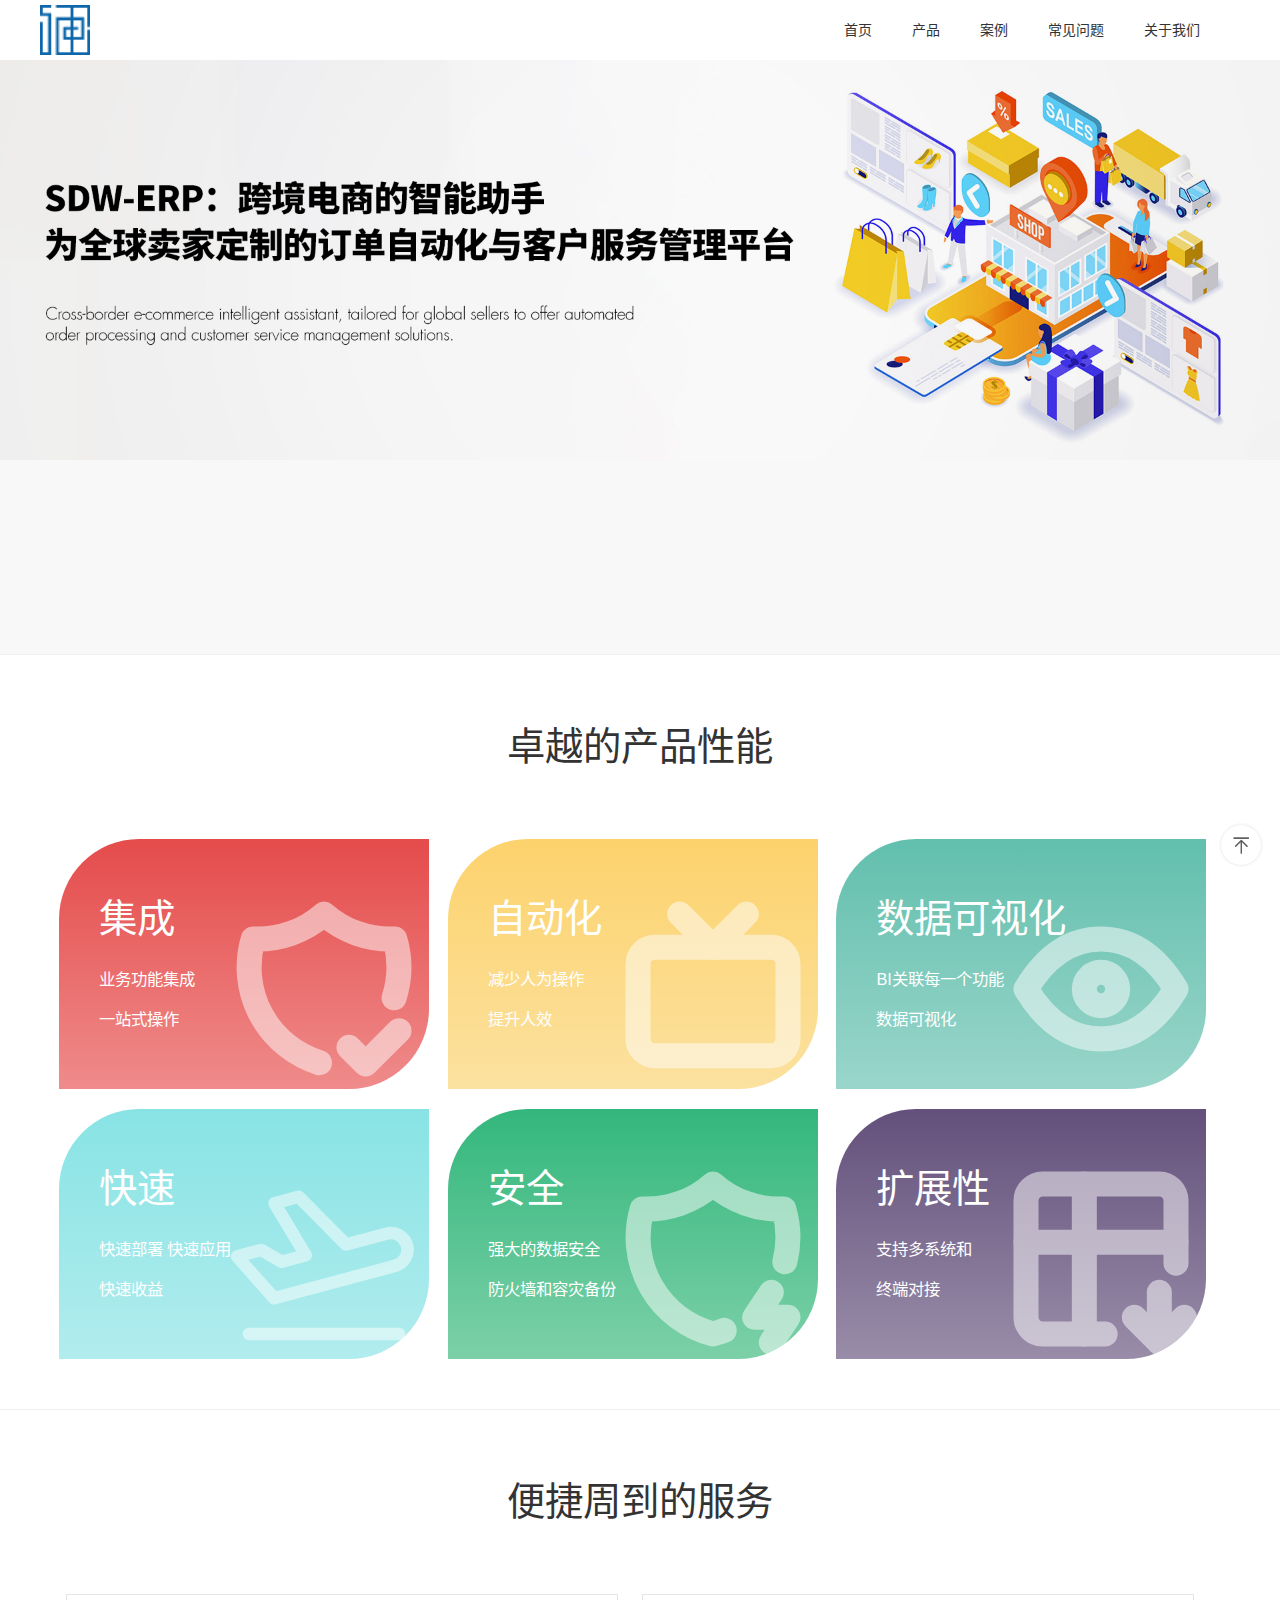
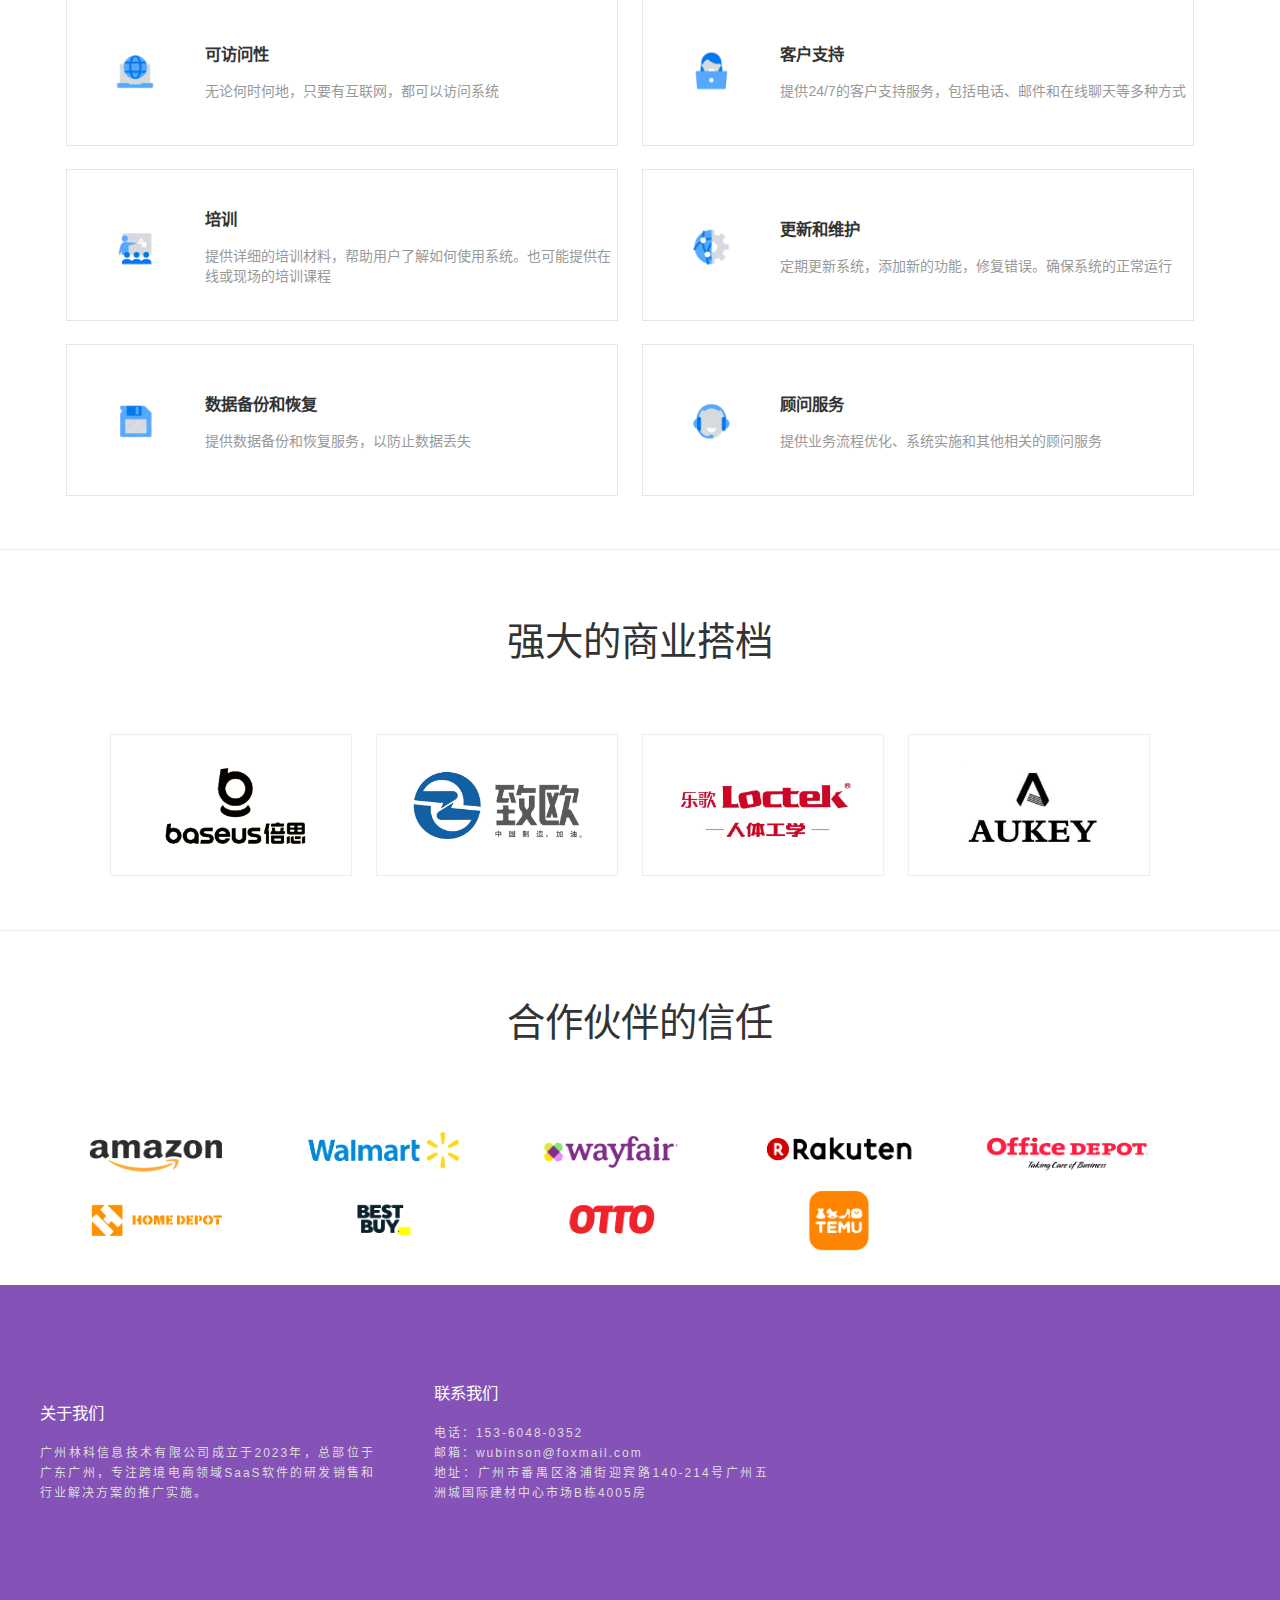
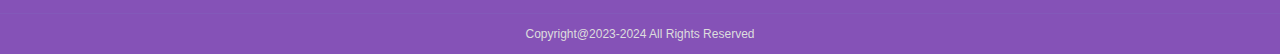
==== commit 76af1ca3: "Update index.html" ====
--- a/index.html
+++ b/index.html
@@ -210,7 +210,7 @@
 					<div class="aboutus">
 						<div class="content-wrap">
 							<h3>关于我们</h3>
-							<p>茂名拓地怒海网络数据服务有限公司成立于2023年，总部位于广东茂名，专注跨境电商领域SaaS软件的研发销售和行业解决方案的推广实施。</p>
+							<p>广州林科信息技术有限公司成立于2023年，总部位于广东广州，专注跨境电商领域SaaS软件的研发销售和行业解决方案的推广实施。</p>
 						</div>
 					</div>
 					<div class="controus">
@@ -218,7 +218,7 @@
 							<h3>联系我们</h3>
 							<p>电话：<a href="tel:15084998727">153-6048-0352</a></p>
 							<p>邮箱：wubinson@foxmail.com</p>
-							<p>地址：广东省茂名市电白区电城镇工贸小区B区4号4楼2室</p>
+							<p>地址：广州市番禺区洛浦街迎宾路140-214号广州五洲城国际建材中心市场B栋4005房</p>
 						</div>
 					</div>
 					<p>&nbsp;</p>
